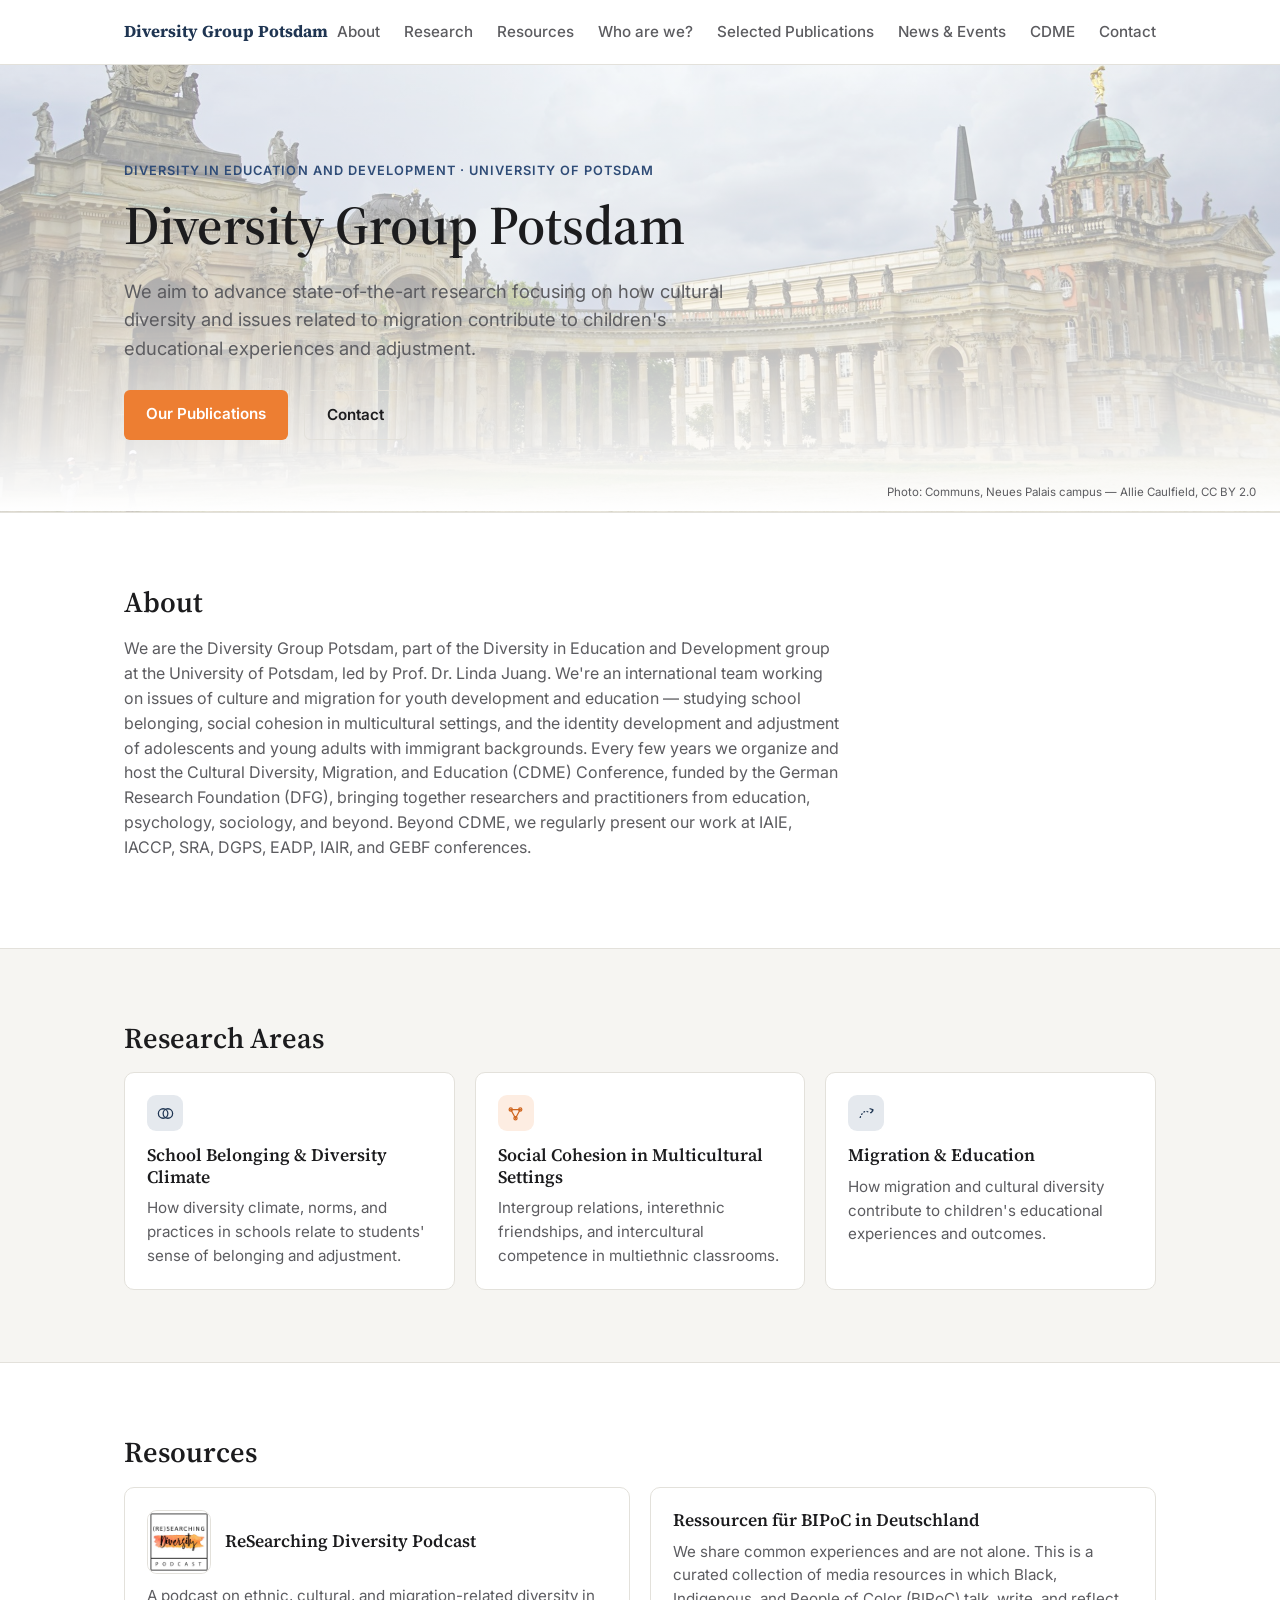
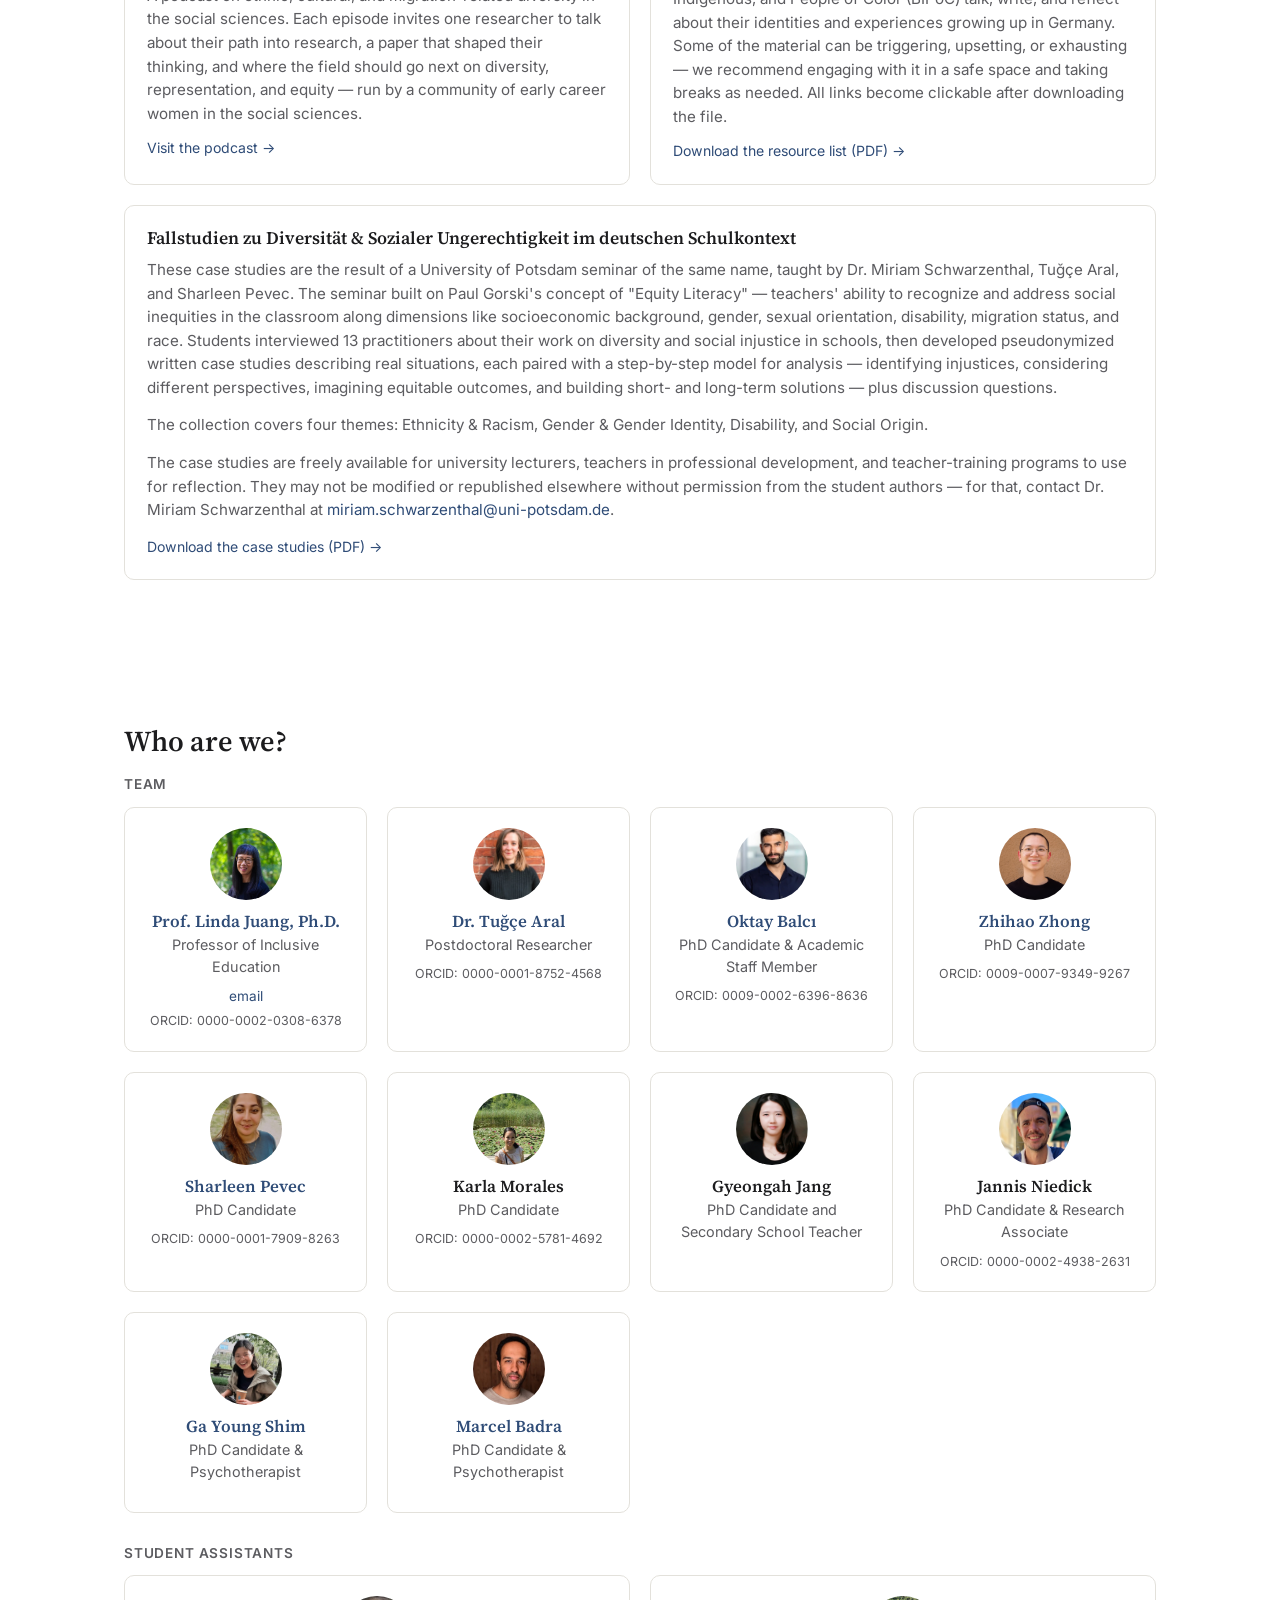
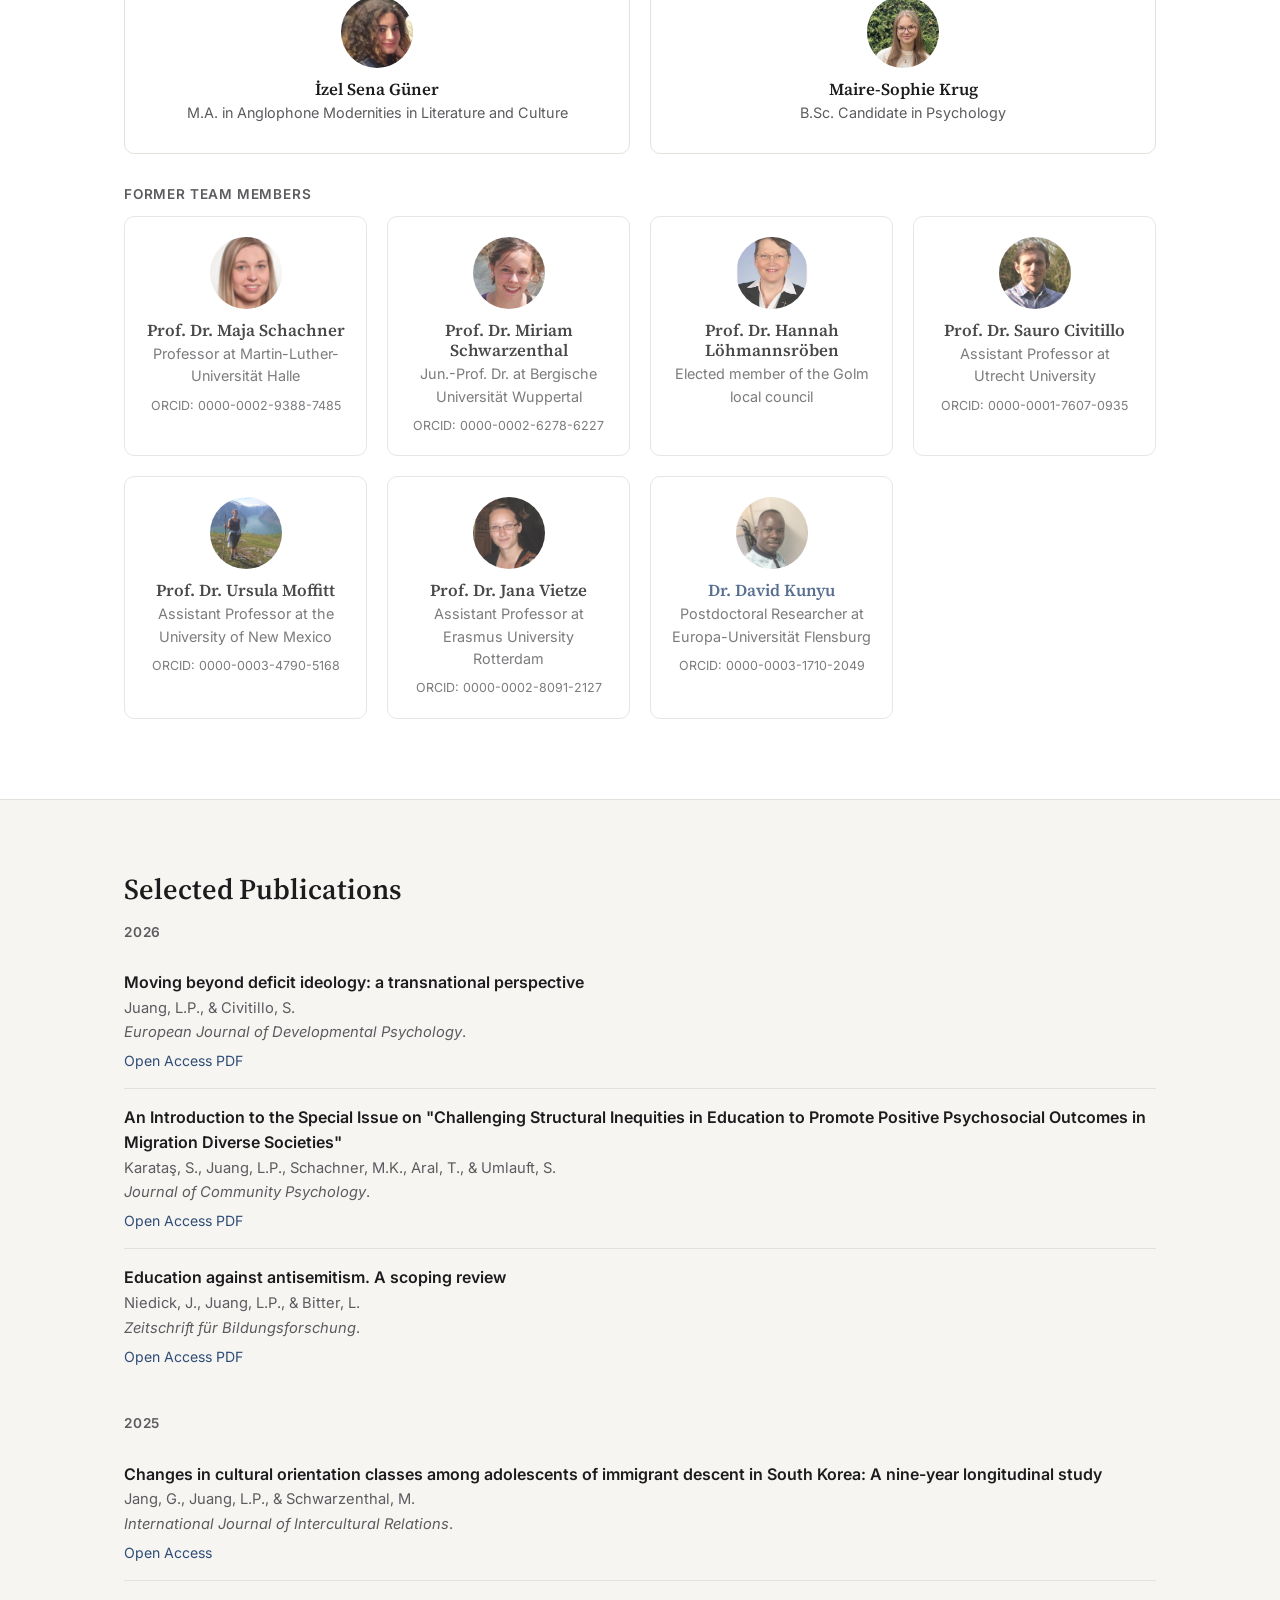
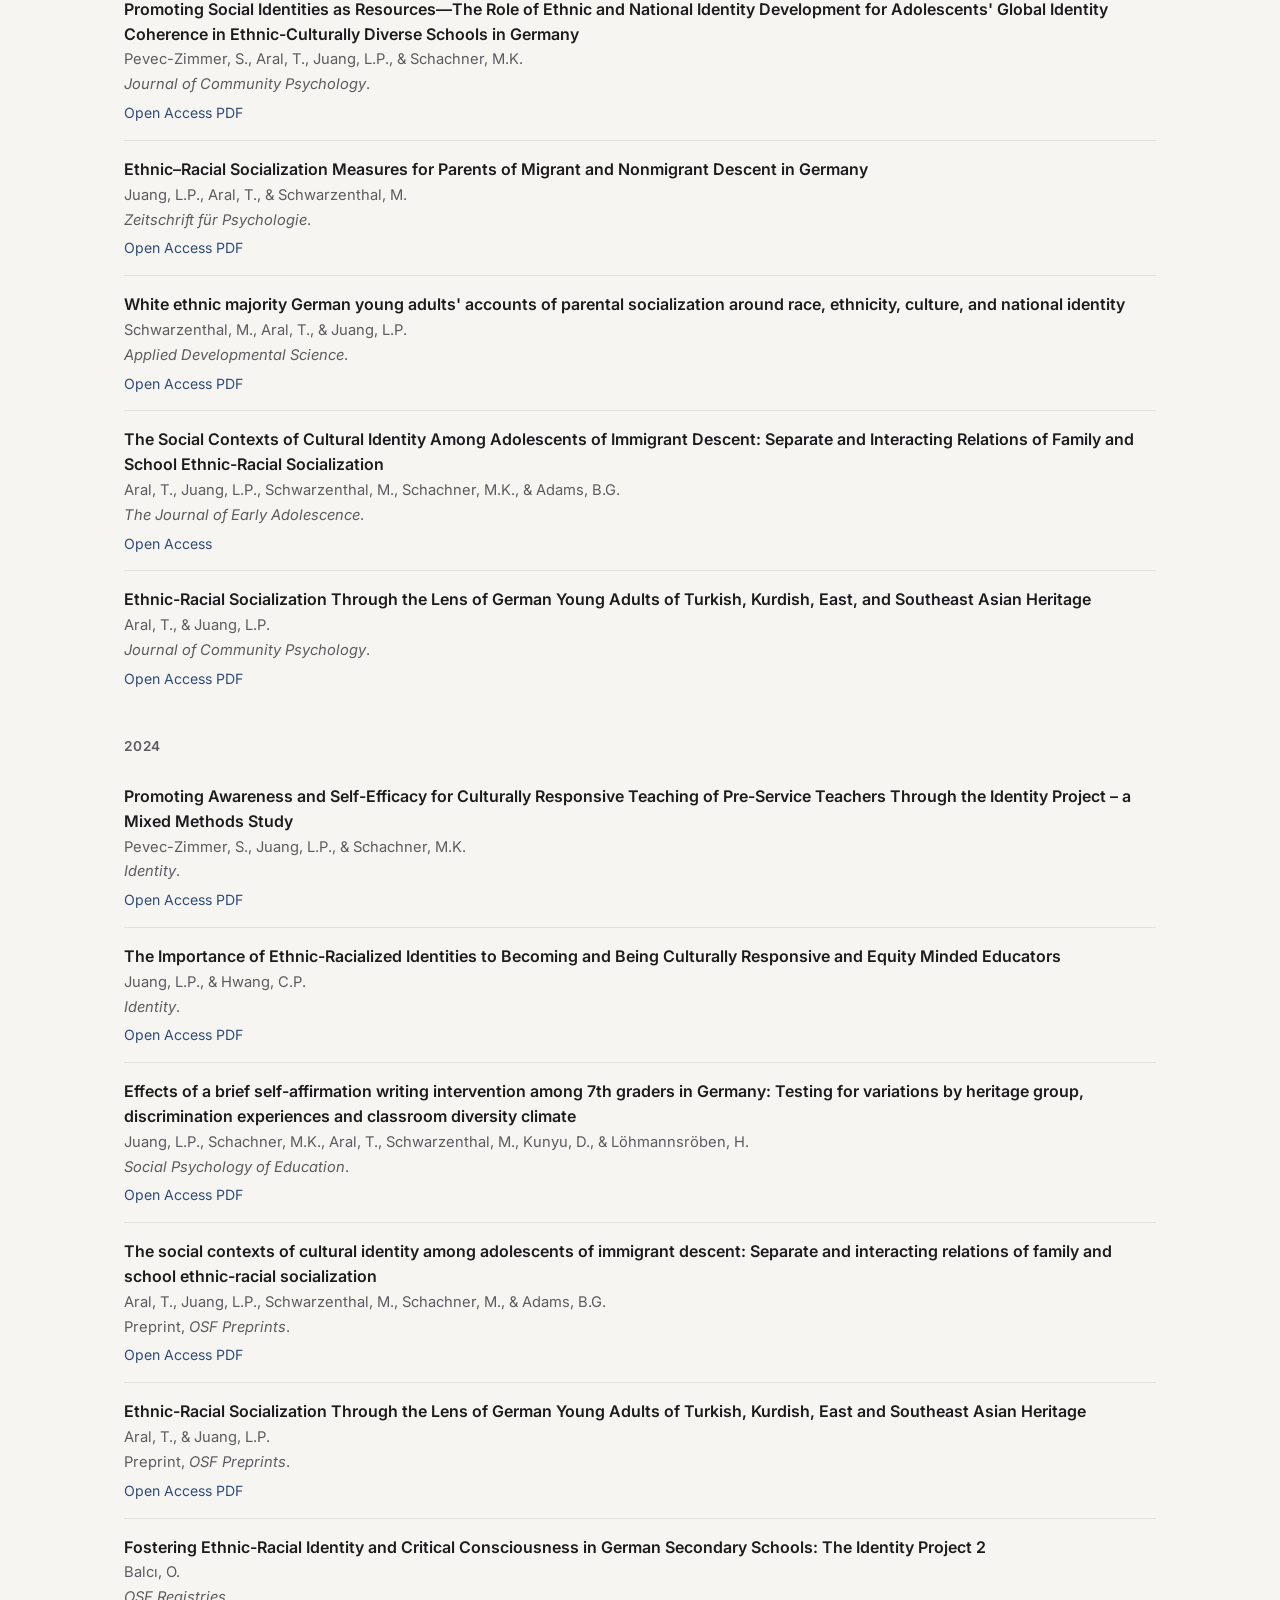
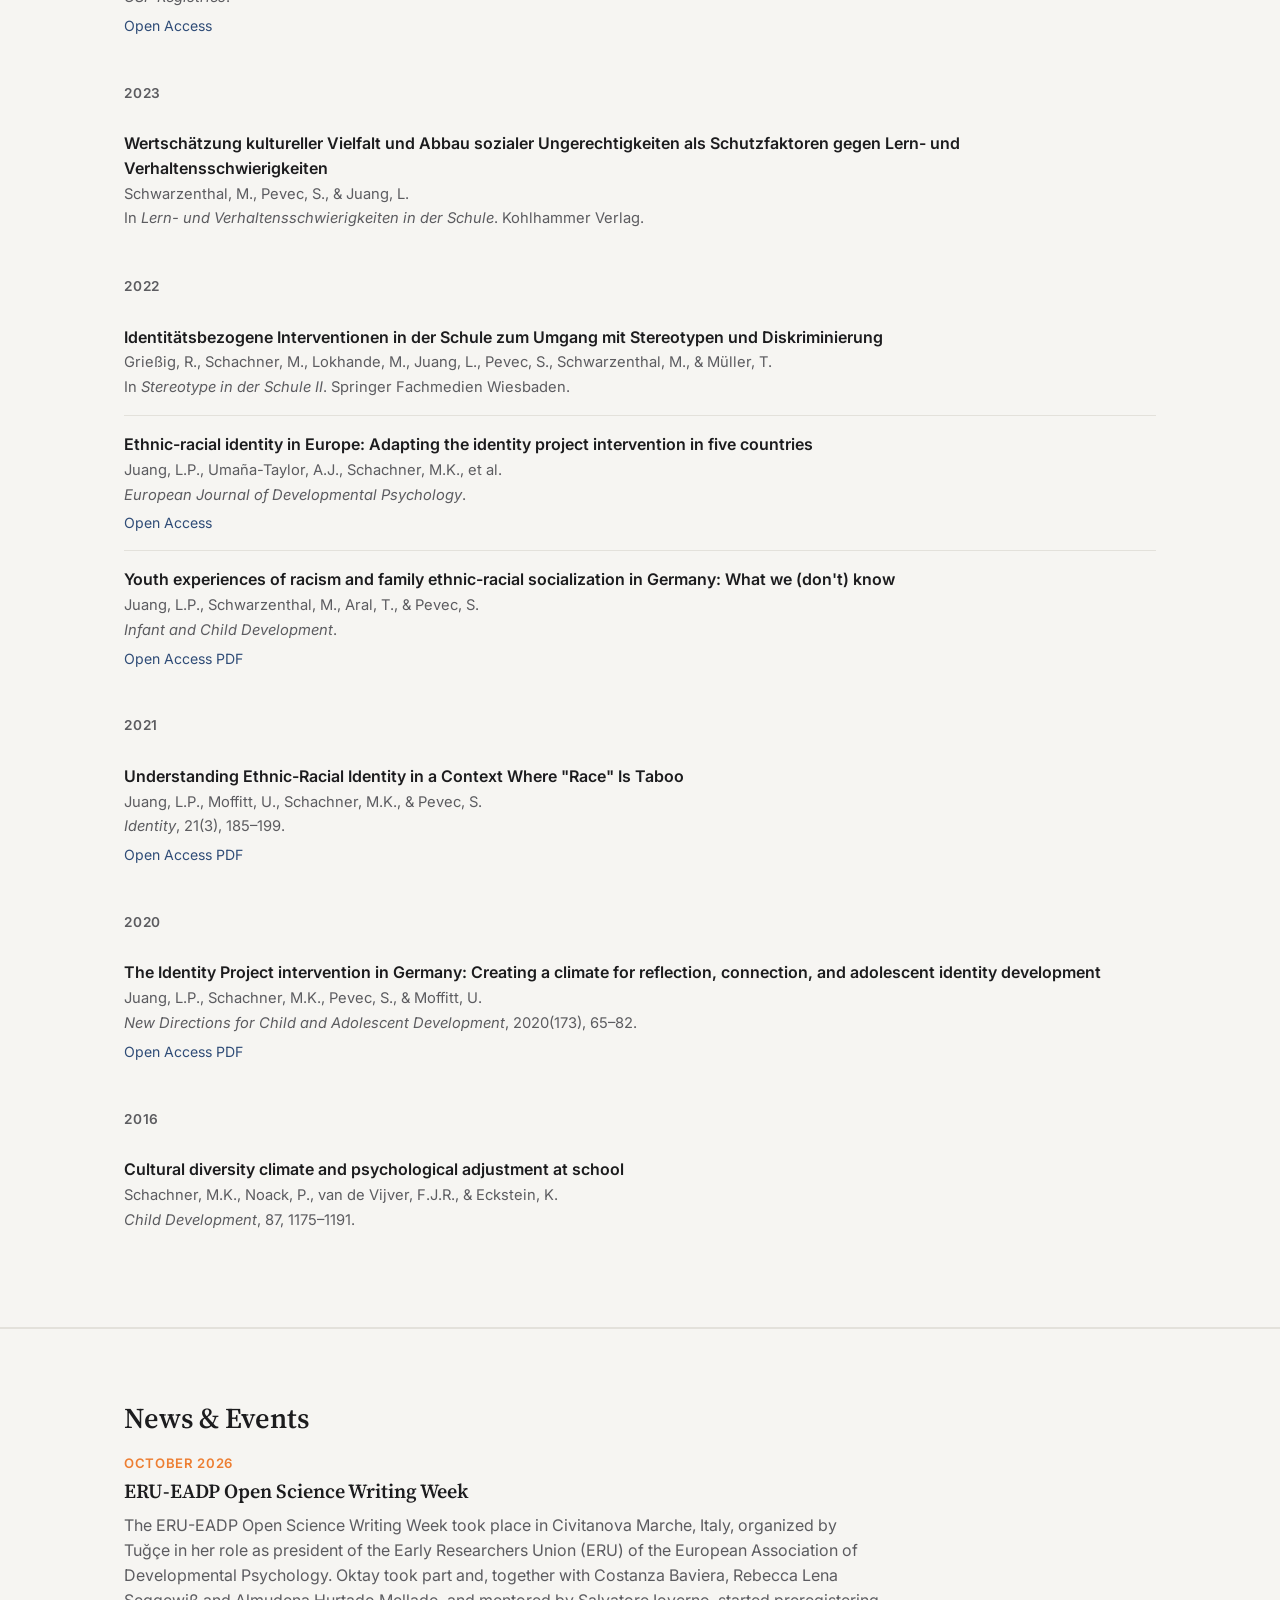
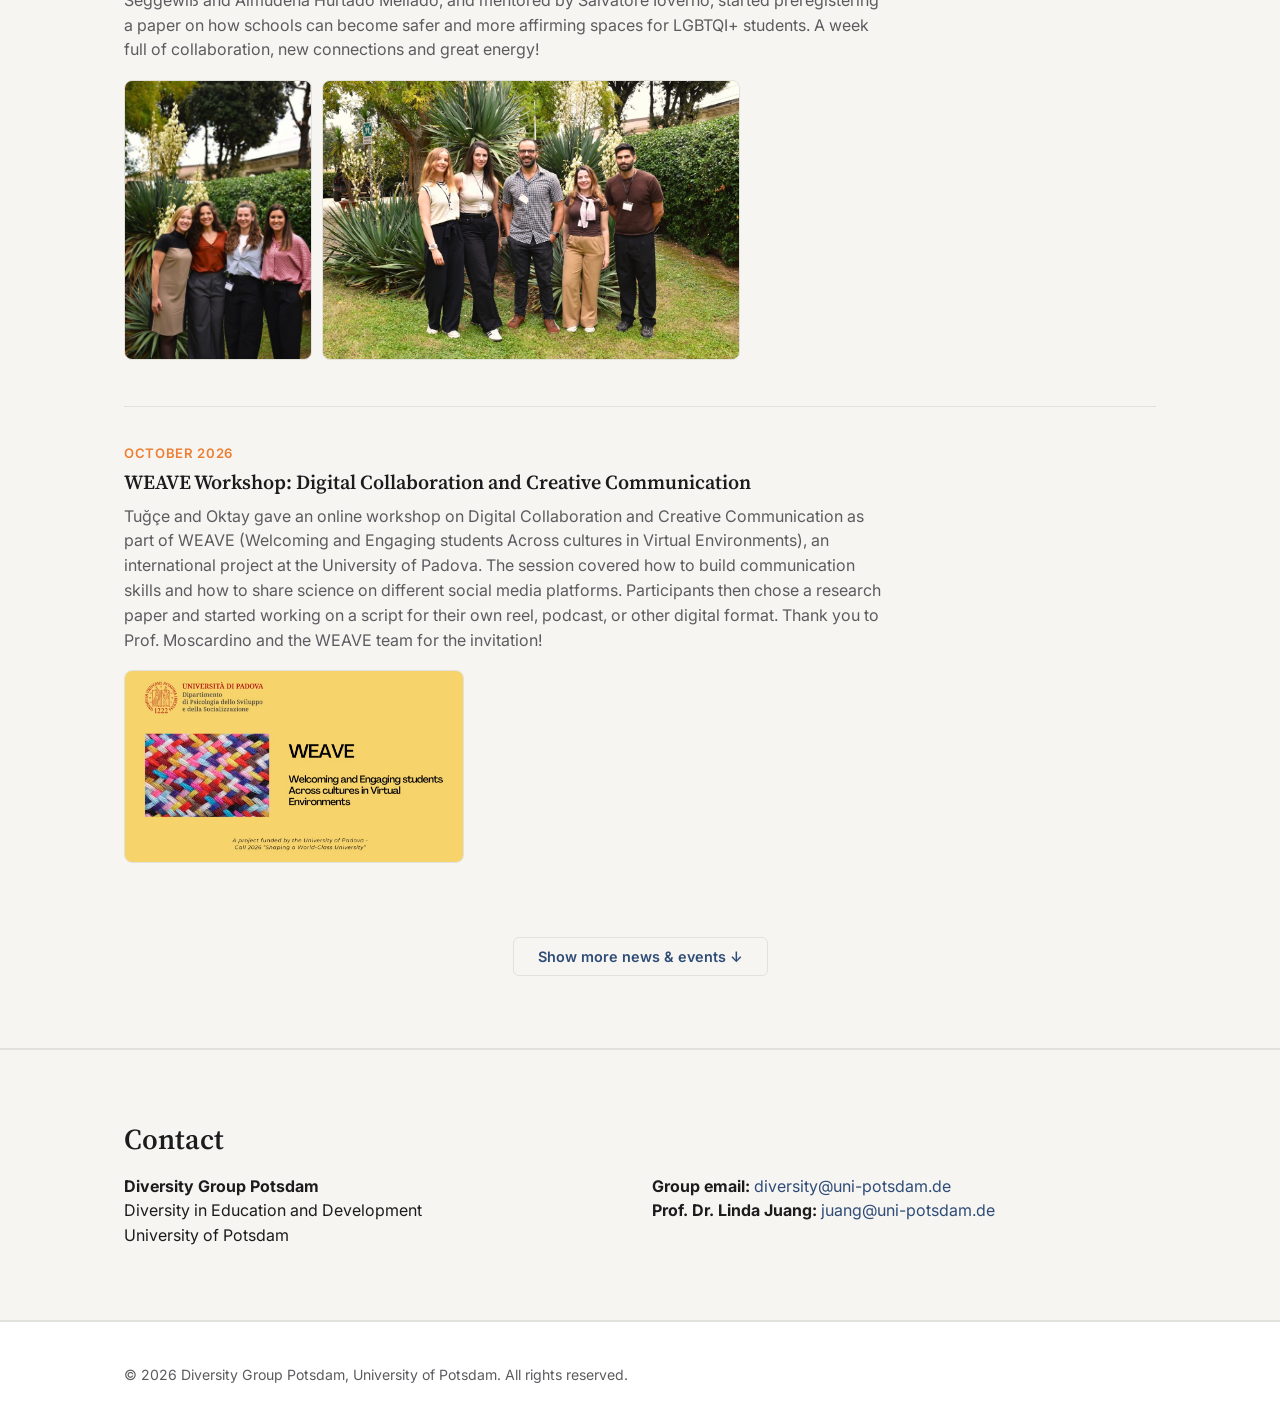
==== index.html @ 7d9f7ce7 "Update team/alumni titles and affiliations - Gyeongah Jang: now PhD Candidate and Secondary School T" ====
<!DOCTYPE html>
<html lang="en">
<head>
<meta charset="UTF-8">
<meta name="viewport" content="width=device-width, initial-scale=1.0">
<title>Diversity Group Potsdam — University of Potsdam</title>
<meta name="description" content="Research group at the University of Potsdam studying how cultural diversity and migration shape children's and adolescents' educational experiences.">
<link rel="preconnect" href="https://fonts.googleapis.com">
<link rel="preconnect" href="https://fonts.gstatic.com" crossorigin>
<link href="https://fonts.googleapis.com/css2?family=Source+Serif+4:opsz,wght@8..60,400;8..60,600;8..60,700&family=Inter:wght@400;500;600;700&display=swap" rel="stylesheet">
<link rel="stylesheet" href="css/style.css?v=7">
</head>
<body>

<header class="site-header">
  <div class="container header-inner">
    <a class="brand" href="#top">
      <span class="brand-name">Diversity Group Potsdam</span>
    </a>
    <button class="nav-toggle" id="navToggle" aria-label="Toggle navigation" aria-expanded="false">
      <span></span><span></span><span></span>
    </button>
    <nav class="site-nav" id="siteNav">
      <a href="#about">About</a>
      <a href="#research">Research</a>
      <a href="#resources">Resources</a>
      <a href="#people">Who are we?</a>
      <a href="#publications">Selected Publications</a>
      <a href="#news">News &amp; Events</a>
      <a href="https://cdme-conference.de/" target="_blank" rel="noopener noreferrer">CDME</a>
      <a href="#contact">Contact</a>
    </nav>
  </div>
</header>

<main id="top">

  <section class="hero">
    <div class="container hero-inner">
      <p class="eyebrow">Diversity in Education and Development &middot; University of Potsdam</p>
      <h1>Diversity Group Potsdam</h1>
      <p class="hero-lede">
        We aim to advance state-of-the-art research focusing on how cultural
        diversity and issues related to migration contribute to children's
        educational experiences and adjustment.
      </p>
      <div class="hero-actions">
        <a class="btn btn-primary" href="#publications">Our Publications</a>
        <a class="btn btn-ghost" href="#contact">Contact</a>
      </div>
    </div>
    <p class="hero-credit">Photo: Communs, Neues Palais campus &mdash; <a href="https://commons.wikimedia.org/wiki/File:2022-09-07_09-11_Berlin_241_Potsdam,_Neues_Palais,_Communs.jpg">Allie Caulfield</a>, CC BY 2.0</p>
  </section>

  <section id="about" class="section">
    <div class="container">
      <h2 class="section-title">About</h2>
      <p class="section-lede">
        We are the Diversity Group Potsdam, part of the Diversity in Education and
        Development group at the University of Potsdam, led by Prof. Dr. Linda
        Juang. We're an international team working on issues of culture and
        migration for youth development and education — studying school belonging,
        social cohesion in multicultural settings, and the identity development and
        adjustment of adolescents and young adults with immigrant backgrounds.
        Every few years we organize and host the Cultural Diversity, Migration,
        and Education (CDME) Conference, funded by the German Research Foundation
        (DFG), bringing together researchers and practitioners from education,
        psychology, sociology, and beyond. Beyond CDME, we regularly present our
        work at IAIE, IACCP, SRA, DGPS, EADP, IAIR, and GEBF conferences.
      </p>
    </div>
  </section>

  <section id="research" class="section section-alt">
    <div class="container">
      <h2 class="section-title">Research Areas</h2>
      <div class="card-grid">
        <article class="card">
          <div class="card-icon card-icon-navy">
            <svg viewBox="0 0 24 24" fill="none" stroke="currentColor" stroke-width="1.6"><circle cx="9" cy="12" r="6"/><circle cx="15" cy="12" r="6"/></svg>
          </div>
          <h3>School Belonging &amp; Diversity Climate</h3>
          <p>How diversity climate, norms, and practices in schools relate to students' sense of belonging and adjustment.</p>
        </article>
        <article class="card">
          <div class="card-icon card-icon-warm">
            <svg viewBox="0 0 24 24" fill="none" stroke="currentColor" stroke-width="1.6" stroke-linecap="round"><circle cx="6" cy="7" r="2"/><circle cx="18" cy="7" r="2"/><circle cx="12" cy="18" r="2"/><line x1="6" y1="7" x2="12" y2="18"/><line x1="18" y1="7" x2="12" y2="18"/><line x1="6" y1="7" x2="18" y2="7"/></svg>
          </div>
          <h3>Social Cohesion in Multicultural Settings</h3>
          <p>Intergroup relations, interethnic friendships, and intercultural competence in multiethnic classrooms.</p>
        </article>
        <article class="card">
          <div class="card-icon card-icon-navy">
            <svg viewBox="0 0 24 24" fill="none" stroke="currentColor" stroke-width="1.6" stroke-linecap="round" stroke-linejoin="round"><path d="M4 17 Q 8 7, 14 10 T 20 7" stroke-dasharray="1 3.2"/><path d="M16.5 6 L20 7 L18.5 10.3"/></svg>
          </div>
          <h3>Migration &amp; Education</h3>
          <p>How migration and cultural diversity contribute to children's educational experiences and outcomes.</p>
        </article>
      </div>
    </div>
  </section>

  <section id="resources" class="section">
    <div class="container">
      <h2 class="section-title">Resources</h2>
      <div class="card-grid">
        <article class="card">
          <div class="card-head">
            <img class="card-logo" src="assets/img/logos/researching-diversity.jpg" alt="ReSearching Diversity Podcast logo">
            <h3>ReSearching Diversity Podcast</h3>
          </div>
          <p>
            A podcast on ethnic, cultural, and migration-related diversity
            in the social sciences. Each episode invites one researcher to
            talk about their path into research, a paper that shaped their
            thinking, and where the field should go next on diversity,
            representation, and equity — run by a community of early career
            women in the social sciences.
          </p>
          <p class="card-link"><a href="https://www.researchingdiversity.com/">Visit the podcast &rarr;</a></p>
        </article>
        <article class="card">
          <h3>Ressourcen für BIPoC in Deutschland</h3>
          <p>
            We share common experiences and are not alone. This is a curated
            collection of media resources in which Black, Indigenous, and
            People of Color (BIPoC) talk, write, and reflect about their
            identities and experiences growing up in Germany. Some of the
            material can be triggering, upsetting, or exhausting — we
            recommend engaging with it in a safe space and taking breaks as
            needed. All links become clickable after downloading the file.
          </p>
          <p class="card-link"><a href="assets/docs/ressourcen-fur-bipoc-in-deutschland.pdf">Download the resource list (PDF) &rarr;</a></p>
        </article>
      </div>

      <article class="card resource-detail">
        <h3>Fallstudien zu Diversität &amp; Sozialer Ungerechtigkeit im deutschen Schulkontext</h3>
        <p>
          These case studies are the result of a University of Potsdam
          seminar of the same name, taught by Dr. Miriam Schwarzenthal,
          Tuğçe Aral, and Sharleen Pevec. The seminar built on Paul Gorski's
          concept of "Equity Literacy" — teachers' ability to recognize and
          address social inequities in the classroom along dimensions like
          socioeconomic background, gender, sexual orientation, disability,
          migration status, and race. Students interviewed 13 practitioners
          about their work on diversity and social injustice in schools,
          then developed pseudonymized written case studies describing real
          situations, each paired with a step-by-step model for analysis —
          identifying injustices, considering different perspectives,
          imagining equitable outcomes, and building short- and long-term
          solutions — plus discussion questions.
        </p>
        <p>
          The collection covers four themes: Ethnicity &amp; Racism, Gender
          &amp; Gender Identity, Disability, and Social Origin.
        </p>
        <p>
          The case studies are freely available for university lecturers,
          teachers in professional development, and teacher-training
          programs to use for reflection. They may not be modified or
          republished elsewhere without permission from the student authors
          — for that, contact Dr. Miriam Schwarzenthal at
          <a href="mailto:miriam.schwarzenthal@uni-potsdam.de">miriam.schwarzenthal@uni-potsdam.de</a>.
        </p>
        <p class="card-link"><a href="assets/docs/fallstudien-diversitaet-soziale-ungerechtigkeit.pdf">Download the case studies (PDF) &rarr;</a></p>
      </article>
    </div>
  </section>

  <section id="people" class="section">
    <div class="container">
      <h2 class="section-title">Who are we?</h2>

      <h3 class="group-label">Team</h3>
      <div class="card-grid people-grid">
        <article class="person-card">
          <img class="avatar" src="assets/img/people/linda-juang.jpg" alt="Prof. Dr. Linda Juang">
          <h4><a href="https://www.uni-potsdam.de/de/inklusion/heterogenitaet/juang">Prof. Linda Juang, Ph.D.</a></h4>
          <p class="role">Professor of Inclusive Education</p>
          <p class="links"><a href="mailto:juang@uni-potsdam.de">email</a></p>
          <p class="orcid"><a href="https://orcid.org/0000-0002-0308-6378">ORCID: 0000-0002-0308-6378</a></p>
        </article>
        <article class="person-card">
          <img class="avatar" src="assets/img/people/tugce-aral.jpg" alt="Tuğçe Aral">
          <h4><a href="https://www.uni-potsdam.de/de/inklusion/heterogenitaet/aral">Dr. Tuğçe Aral</a></h4>
          <p class="role">Postdoctoral Researcher</p>
          <p class="orcid"><a href="https://orcid.org/0000-0001-8752-4568">ORCID: 0000-0001-8752-4568</a></p>
        </article>
        <article class="person-card">
          <img class="avatar" src="assets/img/people/oktay-balci.jpg" alt="Oktay Balcı">
          <h4><a href="https://www.uni-potsdam.de/de/inklusion/heterogenitaet/oktay-balci">Oktay Balcı</a></h4>
          <p class="role">PhD Candidate &amp; Academic Staff Member</p>
          <p class="orcid"><a href="https://orcid.org/0009-0002-6396-8636">ORCID: 0009-0002-6396-8636</a></p>
        </article>
        <article class="person-card">
          <img class="avatar" src="assets/img/people/zhihao-zhong.png" alt="Zhihao Zhong">
          <h4><a href="https://www.uni-potsdam.de/de/inklusion/heterogenitaet/zhihao-zhong">Zhihao Zhong</a></h4>
          <p class="role">PhD Candidate</p>
          <p class="orcid"><a href="https://orcid.org/0009-0007-9349-9267">ORCID: 0009-0007-9349-9267</a></p>
        </article>
        <article class="person-card">
          <img class="avatar" src="assets/img/people/sharleen-pevec.jpg" alt="Sharleen Pevec">
          <h4><a href="https://www.dezim-institut.de/mitarbeitende/sharleen-pevec-zimmer/">Sharleen Pevec</a></h4>
          <p class="role">PhD Candidate</p>
          <p class="orcid"><a href="https://orcid.org/0000-0001-7909-8263">ORCID: 0000-0001-7909-8263</a></p>
        </article>
        <article class="person-card">
          <img class="avatar" src="assets/img/people/karla-morales.png" alt="Karla Morales">
          <h4>Karla Morales</h4>
          <p class="role">PhD Candidate</p>
          <p class="orcid"><a href="https://orcid.org/0000-0002-5781-4692">ORCID: 0000-0002-5781-4692</a></p>
        </article>
        <article class="person-card">
          <img class="avatar" src="assets/img/people/gyeongah-jang.png" alt="Gyeongah Jang">
          <h4>Gyeongah Jang</h4>
          <p class="role">PhD Candidate and Secondary School Teacher</p>
        </article>
        <article class="person-card">
          <img class="avatar" src="assets/img/people/jannis-niedick.jpg" alt="Jannis Niedick">
          <h4>Jannis Niedick</h4>
          <p class="role">PhD Candidate &amp; Research Associate</p>
          <p class="orcid"><a href="https://orcid.org/0000-0002-4938-2631">ORCID: 0000-0002-4938-2631</a></p>
        </article>
        <article class="person-card">
          <img class="avatar" src="assets/img/people/ga-young-shim.jpg" alt="Ga Young Shim">
          <h4><a href="https://psychotherapyshim.com/">Ga Young Shim</a></h4>
          <p class="role">PhD Candidate &amp; Psychotherapist</p>
        </article>
        <article class="person-card">
          <img class="avatar" src="assets/img/people/marcel-badra.jpg" alt="Marcel Badra">
          <h4><a href="https://psychotherapie-badra.de/">Marcel Badra</a></h4>
          <p class="role">PhD Candidate &amp; Psychotherapist</p>
        </article>
      </div>

      <h3 class="group-label">Student Assistants</h3>
      <div class="card-grid people-grid">
        <article class="person-card">
          <img class="avatar" src="assets/img/people/izel-sena-guner.jpg?v=2" alt="İzel Sena Güner">
          <h4>İzel Sena Güner</h4>
          <p class="role">M.A. in Anglophone Modernities in Literature and Culture</p>
        </article>
        <article class="person-card">
          <img class="avatar" src="assets/img/people/maire-sophie-krug.jpg" alt="Maire-Sophie Krug">
          <h4>Maire-Sophie Krug</h4>
          <p class="role">B.Sc. Candidate in Psychology</p>
        </article>
      </div>

      <h3 class="group-label">Former Team Members</h3>
      <div class="card-grid people-grid">
        <article class="person-card person-card-alum">
          <img class="avatar" src="assets/img/people/maja-schachner.jpg" alt="Maja Schachner">
          <h4>Prof. Dr. Maja Schachner</h4>
          <p class="role">Professor at Martin-Luther-Universität Halle</p>
          <p class="orcid"><a href="https://orcid.org/0000-0002-9388-7485">ORCID: 0000-0002-9388-7485</a></p>
        </article>
        <article class="person-card person-card-alum">
          <img class="avatar" src="assets/img/people/miriam-schwarzenthal.jpg" alt="Miriam Schwarzenthal">
          <h4>Prof. Dr. Miriam Schwarzenthal</h4>
          <p class="role">Jun.-Prof. Dr. at Bergische Universität Wuppertal</p>
          <p class="orcid"><a href="https://orcid.org/0000-0002-6278-6227">ORCID: 0000-0002-6278-6227</a></p>
        </article>
        <article class="person-card person-card-alum">
          <img class="avatar" src="assets/img/people/hannah-loehmannsroeben.jpg" alt="Hannah Löhmannsröben">
          <h4>Prof. Dr. Hannah Löhmannsröben</h4>
          <p class="role">Elected member of the Golm local council</p>
        </article>
        <article class="person-card person-card-alum">
          <img class="avatar" src="assets/img/people/sauro-civitillo.jpg" alt="Sauro Civitillo">
          <h4>Prof. Dr. Sauro Civitillo</h4>
          <p class="role">Assistant Professor at Utrecht University</p>
          <p class="orcid"><a href="https://orcid.org/0000-0001-7607-0935">ORCID: 0000-0001-7607-0935</a></p>
        </article>
        <article class="person-card person-card-alum">
          <img class="avatar" src="assets/img/people/ursula-moffitt.jpg" alt="Ursula Moffitt">
          <h4>Prof. Dr. Ursula Moffitt</h4>
          <p class="role">Assistant Professor at the University of New Mexico</p>
          <p class="orcid"><a href="https://orcid.org/0000-0003-4790-5168">ORCID: 0000-0003-4790-5168</a></p>
        </article>
        <article class="person-card person-card-alum">
          <img class="avatar" src="assets/img/people/jana-vietze.jpg" alt="Jana Vietze">
          <h4>Prof. Dr. Jana Vietze</h4>
          <p class="role">Assistant Professor at Erasmus University Rotterdam</p>
          <p class="orcid"><a href="https://orcid.org/0000-0002-8091-2127">ORCID: 0000-0002-8091-2127</a></p>
        </article>
        <article class="person-card person-card-alum">
          <img class="avatar" src="assets/img/people/david-kunyu.jpg" alt="David Kunyu">
          <h4><a href="http://davidkunyu.com/">Dr. David Kunyu</a></h4>
          <p class="role">Postdoctoral Researcher at Europa-Universität Flensburg</p>
          <p class="orcid"><a href="https://orcid.org/0000-0003-1710-2049">ORCID: 0000-0003-1710-2049</a></p>
        </article>
      </div>
    </div>
  </section>

  <section id="publications" class="section section-alt">
    <div class="container">
      <h2 class="section-title">Selected Publications</h2>

      <h3 class="group-label">2026</h3>
      <ul class="pub-list">
        <li>
          <span class="pub-title">Moving beyond deficit ideology: a transnational perspective</span>
          <span class="pub-authors">Juang, L.P., &amp; Civitillo, S.</span>
          <span class="pub-venue"><em>European Journal of Developmental Psychology</em>.</span>
          <span class="pub-links"><a href="https://www.tandfonline.com/doi/pdf/10.1080/17405629.2026.2693475?needAccess=true">Open Access PDF</a></span>
        </li>
        <li>
          <span class="pub-title">An Introduction to the Special Issue on "Challenging Structural Inequities in Education to Promote Positive Psychosocial Outcomes in Migration Diverse Societies"</span>
          <span class="pub-authors">Karataş, S., Juang, L.P., Schachner, M.K., Aral, T., &amp; Umlauft, S.</span>
          <span class="pub-venue"><em>Journal of Community Psychology</em>.</span>
          <span class="pub-links"><a href="https://onlinelibrary.wiley.com/doi/pdfdirect/10.1002/jcop.70092">Open Access PDF</a></span>
        </li>
        <li>
          <span class="pub-title">Education against antisemitism. A scoping review</span>
          <span class="pub-authors">Niedick, J., Juang, L.P., &amp; Bitter, L.</span>
          <span class="pub-venue"><em>Zeitschrift für Bildungsforschung</em>.</span>
          <span class="pub-links"><a href="https://link.springer.com/content/pdf/10.1007/s35834-025-00529-x.pdf">Open Access PDF</a></span>
        </li>
      </ul>

      <h3 class="group-label">2025</h3>
      <ul class="pub-list">
        <li>
          <span class="pub-title">Changes in cultural orientation classes among adolescents of immigrant descent in South Korea: A nine-year longitudinal study</span>
          <span class="pub-authors">Jang, G., Juang, L.P., &amp; Schwarzenthal, M.</span>
          <span class="pub-venue"><em>International Journal of Intercultural Relations</em>.</span>
          <span class="pub-links"><a href="https://doi.org/10.1016/j.ijintrel.2025.102297">Open Access</a></span>
        </li>
        <li>
          <span class="pub-title">Promoting Social Identities as Resources—The Role of Ethnic and National Identity Development for Adolescents' Global Identity Coherence in Ethnic-Culturally Diverse Schools in Germany</span>
          <span class="pub-authors">Pevec-Zimmer, S., Aral, T., Juang, L.P., &amp; Schachner, M.K.</span>
          <span class="pub-venue"><em>Journal of Community Psychology</em>.</span>
          <span class="pub-links"><a href="https://onlinelibrary.wiley.com/doi/pdfdirect/10.1002/jcop.70059">Open Access PDF</a></span>
        </li>
        <li>
          <span class="pub-title">Ethnic–Racial Socialization Measures for Parents of Migrant and Nonmigrant Descent in Germany</span>
          <span class="pub-authors">Juang, L.P., Aral, T., &amp; Schwarzenthal, M.</span>
          <span class="pub-venue"><em>Zeitschrift für Psychologie</em>.</span>
          <span class="pub-links"><a href="https://econtent.hogrefe.com/doi/pdf/10.1027/2151-2604/a000589?download=true">Open Access PDF</a></span>
        </li>
        <li>
          <span class="pub-title">White ethnic majority German young adults' accounts of parental socialization around race, ethnicity, culture, and national identity</span>
          <span class="pub-authors">Schwarzenthal, M., Aral, T., &amp; Juang, L.P.</span>
          <span class="pub-venue"><em>Applied Developmental Science</em>.</span>
          <span class="pub-links"><a href="https://www.tandfonline.com/doi/pdf/10.1080/10888691.2025.2506729?needAccess=true">Open Access PDF</a></span>
        </li>
        <li>
          <span class="pub-title">The Social Contexts of Cultural Identity Among Adolescents of Immigrant Descent: Separate and Interacting Relations of Family and School Ethnic-Racial Socialization</span>
          <span class="pub-authors">Aral, T., Juang, L.P., Schwarzenthal, M., Schachner, M.K., &amp; Adams, B.G.</span>
          <span class="pub-venue"><em>The Journal of Early Adolescence</em>.</span>
          <span class="pub-links"><a href="https://doi.org/10.1177/02724316241251401">Open Access</a></span>
        </li>
        <li>
          <span class="pub-title">Ethnic-Racial Socialization Through the Lens of German Young Adults of Turkish, Kurdish, East, and Southeast Asian Heritage</span>
          <span class="pub-authors">Aral, T., &amp; Juang, L.P.</span>
          <span class="pub-venue"><em>Journal of Community Psychology</em>.</span>
          <span class="pub-links"><a href="https://onlinelibrary.wiley.com/doi/pdfdirect/10.1002/jcop.23166">Open Access PDF</a></span>
        </li>
      </ul>

      <h3 class="group-label">2024</h3>
      <ul class="pub-list">
        <li>
          <span class="pub-title">Promoting Awareness and Self-Efficacy for Culturally Responsive Teaching of Pre-Service Teachers Through the Identity Project – a Mixed Methods Study</span>
          <span class="pub-authors">Pevec-Zimmer, S., Juang, L.P., &amp; Schachner, M.K.</span>
          <span class="pub-venue"><em>Identity</em>.</span>
          <span class="pub-links"><a href="https://www.tandfonline.com/doi/pdf/10.1080/15283488.2024.2344086?needAccess=true">Open Access PDF</a></span>
        </li>
        <li>
          <span class="pub-title">The Importance of Ethnic-Racialized Identities to Becoming and Being Culturally Responsive and Equity Minded Educators</span>
          <span class="pub-authors">Juang, L.P., &amp; Hwang, C.P.</span>
          <span class="pub-venue"><em>Identity</em>.</span>
          <span class="pub-links"><a href="https://www.tandfonline.com/doi/pdf/10.1080/15283488.2024.2388248?needAccess=true">Open Access PDF</a></span>
        </li>
        <li>
          <span class="pub-title">Effects of a brief self-affirmation writing intervention among 7th graders in Germany: Testing for variations by heritage group, discrimination experiences and classroom diversity climate</span>
          <span class="pub-authors">Juang, L.P., Schachner, M.K., Aral, T., Schwarzenthal, M., Kunyu, D., &amp; Löhmannsröben, H.</span>
          <span class="pub-venue"><em>Social Psychology of Education</em>.</span>
          <span class="pub-links"><a href="https://link.springer.com/content/pdf/10.1007/s11218-023-09789-9.pdf">Open Access PDF</a></span>
        </li>
        <li>
          <span class="pub-title">The social contexts of cultural identity among adolescents of immigrant descent: Separate and interacting relations of family and school ethnic-racial socialization</span>
          <span class="pub-authors">Aral, T., Juang, L.P., Schwarzenthal, M., Schachner, M., &amp; Adams, B.G.</span>
          <span class="pub-venue">Preprint, <em>OSF Preprints</em>.</span>
          <span class="pub-links"><a href="https://osf.io/3snjc/download">Open Access PDF</a></span>
        </li>
        <li>
          <span class="pub-title">Ethnic-Racial Socialization Through the Lens of German Young Adults of Turkish, Kurdish, East and Southeast Asian Heritage</span>
          <span class="pub-authors">Aral, T., &amp; Juang, L.P.</span>
          <span class="pub-venue">Preprint, <em>OSF Preprints</em>.</span>
          <span class="pub-links"><a href="https://osf.io/3r7vn/download">Open Access PDF</a></span>
        </li>
        <li>
          <span class="pub-title">Fostering Ethnic-Racial Identity and Critical Consciousness in German Secondary Schools: The Identity Project 2</span>
          <span class="pub-authors">Balcı, O.</span>
          <span class="pub-venue"><em>OSF Registries</em>.</span>
          <span class="pub-links"><a href="https://osf.io/jfpyt/">Open Access</a></span>
        </li>
      </ul>

      <h3 class="group-label">2023</h3>
      <ul class="pub-list">
        <li>
          <span class="pub-title">Wertschätzung kultureller Vielfalt und Abbau sozialer Ungerechtigkeiten als Schutzfaktoren gegen Lern- und Verhaltensschwierigkeiten</span>
          <span class="pub-authors">Schwarzenthal, M., Pevec, S., &amp; Juang, L.</span>
          <span class="pub-venue">In <em>Lern- und Verhaltensschwierigkeiten in der Schule</em>. Kohlhammer Verlag.</span>
        </li>
      </ul>

      <h3 class="group-label">2022</h3>
      <ul class="pub-list">
        <li>
          <span class="pub-title">Identitätsbezogene Interventionen in der Schule zum Umgang mit Stereotypen und Diskriminierung</span>
          <span class="pub-authors">Grießig, R., Schachner, M., Lokhande, M., Juang, L., Pevec, S., Schwarzenthal, M., &amp; Müller, T.</span>
          <span class="pub-venue">In <em>Stereotype in der Schule II</em>. Springer Fachmedien Wiesbaden.</span>
        </li>
        <li>
          <span class="pub-title">Ethnic-racial identity in Europe: Adapting the identity project intervention in five countries</span>
          <span class="pub-authors">Juang, L.P., Umaña-Taylor, A.J., Schachner, M.K., et al.</span>
          <span class="pub-venue"><em>European Journal of Developmental Psychology</em>.</span>
          <span class="pub-links"><a href="https://doi.org/10.1080/17405629.2022.2131520">Open Access</a></span>
        </li>
        <li>
          <span class="pub-title">Youth experiences of racism and family ethnic-racial socialization in Germany: What we (don't) know</span>
          <span class="pub-authors">Juang, L.P., Schwarzenthal, M., Aral, T., &amp; Pevec, S.</span>
          <span class="pub-venue"><em>Infant and Child Development</em>.</span>
          <span class="pub-links"><a href="https://onlinelibrary.wiley.com/doi/pdfdirect/10.1002/icd.2301">Open Access PDF</a></span>
        </li>
      </ul>

      <h3 class="group-label">2021</h3>
      <ul class="pub-list">
        <li>
          <span class="pub-title">Understanding Ethnic-Racial Identity in a Context Where "Race" Is Taboo</span>
          <span class="pub-authors">Juang, L.P., Moffitt, U., Schachner, M.K., &amp; Pevec, S.</span>
          <span class="pub-venue"><em>Identity</em>, 21(3), 185–199.</span>
          <span class="pub-links"><a href="https://www.tandfonline.com/doi/pdf/10.1080/15283488.2021.1932901?needAccess=true">Open Access PDF</a></span>
        </li>
      </ul>

      <h3 class="group-label">2020</h3>
      <ul class="pub-list">
        <li>
          <span class="pub-title">The Identity Project intervention in Germany: Creating a climate for reflection, connection, and adolescent identity development</span>
          <span class="pub-authors">Juang, L.P., Schachner, M.K., Pevec, S., &amp; Moffitt, U.</span>
          <span class="pub-venue"><em>New Directions for Child and Adolescent Development</em>, 2020(173), 65–82.</span>
          <span class="pub-links"><a href="https://onlinelibrary.wiley.com/doi/pdfdirect/10.1002/cad.20379">Open Access PDF</a></span>
        </li>
      </ul>

      <h3 class="group-label">2016</h3>
      <ul class="pub-list">
        <li>
          <span class="pub-title">Cultural diversity climate and psychological adjustment at school</span>
          <span class="pub-authors">Schachner, M.K., Noack, P., van de Vijver, F.J.R., &amp; Eckstein, K.</span>
          <span class="pub-venue"><em>Child Development</em>, 87, 1175–1191.</span>
        </li>
      </ul>
    </div>
  </section>

  <section id="news" class="section section-alt">
    <div class="container">
      <h2 class="section-title">News &amp; Events</h2>

      <ul class="event-list">
        <li class="event">
          <span class="event-date">October 2026</span>
          <h3 class="event-title">ERU-EADP Open Science Writing Week</h3>
          <p class="event-text">
            The ERU-EADP Open Science Writing Week took place in Civitanova
            Marche, Italy, organized by Tuğçe in her role as president of the
            Early Researchers Union (ERU) of the European Association of
            Developmental Psychology. Oktay took part and, together with
            Costanza Baviera, Rebecca Lena Seggewiß and Almudena Hurtado
            Mellado, and mentored by Salvatore Ioverno, started
            preregistering a paper on how schools can become safer and more
            affirming spaces for LGBTQI+ students. A week full of
            collaboration, new connections and great energy!
          </p>
          <div class="event-photos event-photos-duo">
            <img src="assets/img/events/2026-eru-eadp/1.jpg" alt="ERU-EADP Open Science Writing Week, Civitanova Marche">
            <img src="assets/img/events/2026-eru-eadp/2.jpg" alt="ERU-EADP Open Science Writing Week team">
          </div>
        </li>

        <li class="event">
          <span class="event-date">October 2026</span>
          <h3 class="event-title">WEAVE Workshop: Digital Collaboration and Creative Communication</h3>
          <p class="event-text">
            Tuğçe and Oktay gave an online workshop on Digital Collaboration
            and Creative Communication as part of WEAVE (Welcoming and
            Engaging students Across cultures in Virtual Environments), an
            international project at the University of Padova. The session
            covered how to build communication skills and how to share
            science on different social media platforms. Participants then
            chose a research paper and started working on a script for their
            own reel, podcast, or other digital format. Thank you to Prof.
            Moscardino and the WEAVE team for the invitation!
          </p>
          <div class="event-photos event-photos-single">
            <img src="assets/img/events/2026-weave/1.jpg" alt="WEAVE project, University of Padova">
          </div>
        </li>

        <li class="event-more-toggle">
          <button type="button" id="newsToggleBtn" class="news-toggle">Show more news &amp; events &darr;</button>
        </li>

        <li class="event event-older">
          <span class="event-date">August 2021</span>
          <h3 class="event-title">3rd Cultural Diversity, Migration, and Education Conference</h3>
          <p class="event-text">
            On August 25–27, 2021, we organised and hosted the 3rd CDME Conference —
            this time completely online, due to the pandemic. We're happy to
            announce it was a great success, thanks to all the participants,
            volunteers, presenters, and speakers! The conference had 176
            participants from 27 countries, with keynotes from Claude Steele,
            Naika Foroutan, Sandra Graham, Maurice Crul, and Niobe Way, plus a
            Pre-Conference Workshop on Open Science, spotlight topics, tea time
            with keynote speakers, Wonder rooms, and speed mentoring with experts.
            A warm thank you to everyone who was part of it — see you at the next
            CDME!
          </p>
          <div class="event-photos">
            <img src="assets/img/events/2021-cdme/1-barrett-aliai-taylor-gonultas.png" alt="Martyn Barrett, Ilira Aliai, Laura K. Taylor &amp; Seçil Gönültaş">
            <img src="assets/img/events/2021-cdme/2-steele-schwarzenthal.png" alt="Claude Steele &amp; Miriam Schwarzenthal">
            <img src="assets/img/events/2021-cdme/3-rogers-svensson-gharaei-phalet.png" alt="Onnie Rogers, Ylva Svensson, Nadya Gharaei &amp; Karen Phalet">
            <img src="assets/img/events/2021-cdme/4-crul-ott.png" alt="Maurice Crul &amp; Priscilla Krachum Ott">
            <img src="assets/img/events/2021-cdme/5-griessig-foroutan.png" alt="Ritva Grießig &amp; Naika Foroutan">
            <img src="assets/img/events/2021-cdme/6-aral-graham.png" alt="Tuğçe Aral &amp; Sandra Graham">
          </div>
        </li>

        <li class="event event-older">
          <span class="event-date">December 2020</span>
          <h3 class="event-title">Diversity Group Digital Weihnachtsfeier</h3>
          <p class="event-text">
            Today Sharleen and Miriam organized a wonderful Christmas celebration
            for us. We played a pub quiz with challenging questions about
            Christmas — the competition was tight. "Sempatik Santas" (Linda,
            Hanna, Paul, Özüm) won the pub quiz game 24 to 23 over "die
            Plätzchen" (Tuğçe, Tendai, David, Karla). We are happy to end a tough
            year with laughter and joy. Goodbye, 2020!
          </p>
          <div class="event-photos">
            <img src="assets/img/events/2020-weihnachtsfeier/1.png" alt="Diversity Group digital Christmas celebration, screenshot 1">
            <img src="assets/img/events/2020-weihnachtsfeier/2.png" alt="Diversity Group digital Christmas celebration, screenshot 2">
          </div>
        </li>

        <li class="event event-older">
          <span class="event-date">June 2020</span>
          <h3 class="event-title">Two Reasons to Celebrate: A Dissertation Prize and a Master's Defense</h3>
          <p class="event-text">
            We all gathered — physically distant — to celebrate two auspicious
            occasions after more than two months of separation due to the
            pandemic. First, Miriam received the University of Potsdam best
            dissertation prize 2019, as the first female to win this prize! It's
            a big honor for our team and shows the increasing need and value of
            addressing immigration and culture issues. Second, Sharleen
            successfully defended her Master's thesis, "Cultural Identity as
            Resource: Findings and Implementation in the School Context," and
            received a 1.2! Congratulations, Sharleen — we're looking forward to
            reading your future work.
          </p>
          <div class="event-photos">
            <img src="assets/img/events/2020-milestones/1-sharleen-defense.jpg" alt="Sharleen's Master's defense">
            <img src="assets/img/events/2020-milestones/2.jpg" alt="Celebrating Miriam's dissertation prize">
            <img src="assets/img/events/2020-milestones/3.jpg" alt="Team celebration, physically distant">
            <img src="assets/img/events/2020-milestones/4.jpg" alt="Team celebration in Golm">
            <img src="assets/img/events/2020-milestones/5.jpg" alt="Team picnic">
            <img src="assets/img/events/2020-milestones/6.jpg" alt="Team celebration">
          </div>
        </li>

        <li class="event event-older">
          <span class="event-date">March 2019</span>
          <h3 class="event-title">Cheers to the 2nd CDME Conference 2018</h3>
          <p class="event-text">
            Last August we organized and hosted our 2nd Cultural Diversity,
            Migration, and Education Conference in Potsdam, funded by the German
            Research Foundation. A warm thank you to all of the participants,
            presenters, volunteers, and everyone else who was a part of CDME 2018
            for making it a successful event! 130 participants from 19 different
            countries and across disciplines gathered for three days of
            stimulating presentations, panels, and discussions on how cultural
            diversity and issues related to migration are potential resources
            that contribute to children's positive educational experiences and
            promote school success. A special thanks to Lars Drawert for taking
            such amazing photos and producing a wonderful video for CDME 2018.
          </p>
          <div class="event-photos">
            <img src="assets/img/events/2019-cdme2018/1.jpg" alt="CDME 2018 conference photo">
            <img src="assets/img/events/2019-cdme2018/2.jpg" alt="CDME 2018 conference photo">
            <img src="assets/img/events/2019-cdme2018/3.jpg" alt="CDME 2018 conference photo">
            <img src="assets/img/events/2019-cdme2018/4.jpg" alt="CDME 2018 conference photo">
            <img src="assets/img/events/2019-cdme2018/5.jpg" alt="CDME 2018 conference photo">
            <img src="assets/img/events/2019-cdme2018/6.jpg" alt="CDME 2018 conference photo">
          </div>
        </li>

        <li class="event event-older">
          <span class="event-date">February 2018</span>
          <h3 class="event-title">Winter Semester Comes to a Close, and With It Our 2017/2018 Lecture Series</h3>
          <p class="event-text">
            This past Tuesday we hosted our last guest speaker in a semester-long
            event series organized by the PhD students in our group and funded by
            the Potsdam Graduate School. We titled the series "Cultural
            Diversity, Migration, and Education," referencing our 2016
            conference of the same name. The series included three engaging
            talks and one lively panel discussion: Dr. Sabine Glock (Bergische
            Universität Wuppertal) on teachers' stereotyped expectations, Dr.
            Daniel Faas (Trinity College Dublin) on EU education policy, a panel
            on school-community relations in a diverse Germany, and Amena Amer
            (LSE) on the Prevent Strategy in British schools. We feel honored to
            have had so many top-notch researchers and practitioners share their
            time and work with us.
          </p>
          <div class="event-photos">
            <img src="assets/img/events/2018-lecture-series/1-sabine-glock.jpg" alt="Dr. Sabine Glock guest talk">
            <img src="assets/img/events/2018-lecture-series/2-daniel-faas.jpg" alt="Dr. Daniel Faas guest talk">
            <img src="assets/img/events/2018-lecture-series/3-panel.jpg" alt="Panel discussion on school-community relations">
            <img src="assets/img/events/2018-lecture-series/4-amena-amer.jpg" alt="Amena Amer guest talk">
            <img src="assets/img/events/2018-lecture-series/5-amena-amer-dinner.jpg" alt="Dinner with Amena Amer, the final speaker">
          </div>
        </li>

        <li class="event event-older">
          <span class="event-date">July 2017</span>
          <h3 class="event-title">IAIR in NYC!</h3>
          <p class="event-text">
            This past week all of us PhD students plus Maja took part in the 10th
            Biennial Congress of the International Academy of Intercultural
            Relations (IAIR), held at the College of Staten Island in New York.
            Maja won the Early Career Award and co-chaired a symposium on
            interethnic contact experiences at schools; Sauro, Jana, and Ursula
            each presented papers from their dissertations. Between sessions we
            explored "the forgotten borough" — a Staten Island Yankees game,
            Historic Richmond Town, Fort Wadsworth, and a conference dinner at
            the Snug Harbor Cultural Center.
          </p>
          <div class="event-photos">
            <img src="assets/img/events/2017-iair-nyc/1.jpg" alt="IAIR conference, New York City">
            <img src="assets/img/events/2017-iair-nyc/2.jpg" alt="IAIR conference, New York City">
            <img src="assets/img/events/2017-iair-nyc/3.jpg" alt="IAIR conference, New York City">
            <img src="assets/img/events/2017-iair-nyc/4.jpg" alt="IAIR conference, New York City">
            <img src="assets/img/events/2017-iair-nyc/5.jpg" alt="IAIR conference, New York City">
            <img src="assets/img/events/2017-iair-nyc/6.jpg" alt="IAIR conference, New York City">
          </div>
        </li>

        <li class="event event-older">
          <span class="event-date">February 2017</span>
          <h3 class="event-title">The Diversity Group Is Looking to Expand!</h3>
          <p class="event-text">
            We were very happy to hear that Linda and Maja's application for
            a DFG grant was successful! The grant funds a longitudinal study
            on the effects of a culture-specific identity affirmation
            intervention with diverse adolescents in classrooms across
            Berlin — and to run it, we were looking for another engaged and
            engaging PhD student to join our research group.
          </p>
        </li>

        <li class="event event-older">
          <span class="event-date">January 2017</span>
          <h3 class="event-title">Happy New Year from the Diversity in Education and Development Group!</h3>
          <p class="event-text">
            2016 was a tough year for many of us, but we're looking forward
            while taking stock of what's behind us. Multiple members of our
            group had work published — on discrimination and emotion
            regulation among Latino/a and Asian-heritage college students,
            on how school cultural diversity climate relates to acculturation
            and school adjustment in Germany, and on the link between teacher
            beliefs and practices regarding student diversity. We also joined
            Campusschulen, a new University of Potsdam program, working with
            a culturally and socioeconomically diverse secondary school in
            Berlin, and gave talks from Magdeburg to Humboldt University to
            the Ministry of Education Baden-Württemberg.
          </p>
          <div class="event-photos">
            <img src="assets/img/events/2017-newyear/1.jpg" alt="University of Potsdam campus in winter">
            <img src="assets/img/events/2017-newyear/2.jpg" alt="International Teaching Professionals program graduating ceremony">
          </div>
        </li>

        <li class="event event-older">
          <span class="event-date">December 2016</span>
          <h3 class="event-title">Maja Takes Part in a PhD Defense at the University of Leuven</h3>
          <p class="event-text">
            Maja was invited to be a jury member on the PhD defense of Canan
            Coskan in the Department of Social and Cultural Psychology at the
            University of Leuven, Belgium — her first time being "on the
            other side" of a defense, gown and all. She also gave a talk on
            one of her recent studies and consulted with eight PhD students
            in the department about their projects. The visit planted the
            seed for a joint symposium the two teams would present together
            at IAIR in New York the following summer.
          </p>
          <div class="event-photos">
            <img src="assets/img/events/2016-leuven/1.jpg" alt="Maja at the University of Leuven PhD defense">
          </div>
        </li>

        <li class="event event-older">
          <span class="event-date">October 2016</span>
          <h3 class="event-title">Intercultural Education at the Crossroads</h3>
          <p class="event-text">
            Ursula and Sauro attended "Mobilities, Transitions,
            Transformations — Intercultural Education at the Crossroads,"
            the IAIE conference in Budapest, presenting individual papers.
            Keynotes from Paul Gorski and Audrey Osler offered inspiring
            suggestions on fostering intercultural education and equity in
            schools, and a special session chaired by James Banks brought
            together experts from multiple continents to discuss migration,
            inclusion, and citizenship education.
          </p>
          <div class="event-photos">
            <img src="assets/img/events/2016-budapest/1.jpeg" alt="IAIE conference, Budapest">
            <img src="assets/img/events/2016-budapest/2.jpg" alt="IAIE conference, Budapest">
            <img src="assets/img/events/2016-budapest/3.jpg" alt="IAIE conference, Budapest">
            <img src="assets/img/events/2016-budapest/4.jpg" alt="IAIE conference, Budapest">
            <img src="assets/img/events/2016-budapest/5.jpg" alt="A discussion session chaired by James Banks">
          </div>
        </li>

        <li class="event event-older">
          <span class="event-date">August 2016</span>
          <h3 class="event-title">Back from Japan — IACCP Summer School and Conference</h3>
          <p class="event-text">
            Three of us spent July 26–30 at an intensive PhD summer school
            near Nagoya, covering social inequality and the self, culture
            and cognition, and acculturation and intercultural contact,
            before the IACCP conference itself drew over 1,000 participants.
            Our team gave several talks and a poster, and one of us was
            runner-up for the Harry and Pola Triandis Doctoral Thesis Award.
            Between sessions there was taiko drumming, a tea ceremony,
            temple visits, and a teppanyaki dinner in the middle of a
            monsoon.
          </p>
          <div class="event-photos">
            <img src="assets/img/events/2016-japan/1.jpg" alt="IACCP conference, Nagoya, Japan">
            <img src="assets/img/events/2016-japan/2.jpg" alt="Team members at a temple in Japan">
            <img src="assets/img/events/2016-japan/3.jpg" alt="Lake near the summer school venue">
            <img src="assets/img/events/2016-japan/4.jpg" alt="Buddha statue at a temple in Japan">
            <img src="assets/img/events/2016-japan/5.jpg" alt="Team members in Japan">
            <img src="assets/img/events/2016-japan/6.jpg" alt="Team members in Japan">
          </div>
        </li>

        <li class="event event-older">
          <span class="event-date">July 2016</span>
          <h3 class="event-title">Survey Data Collection Completed</h3>
          <p class="event-text">
            We finished collecting survey data from 19 secondary schools and
            more than 50 classrooms in Berlin — nearly two and a half months
            of early mornings in principals' offices. The student survey
            data will support Jana's, Miriam's, and Ursula's dissertations;
            the teacher survey, Sauro's. The experience was very positive,
            with real interest from teachers and students in our research
            topic. Next: working our way through the piles of surveys to get
            everything entered.
          </p>
          <div class="event-photos">
            <img src="assets/img/events/2016-survey/1.jpg" alt="Survey data collection in Berlin schools">
          </div>
        </li>

        <li class="event event-older">
          <span class="event-date">July 2016</span>
          <h3 class="event-title">Here's to a Successful 1st CDME Conference!</h3>
          <p class="event-text">
            Our very first Cultural Diversity, Migration, and Education
            Conference, held July 7–9 at the Neues Palais campus. Thank you
            to all of the participants, presenters, volunteers, and everyone
            else who helped make it a resounding success! Three days of
            keynotes, invited presenters, symposia, and paper sessions,
            plus an opening reception, a guided park tour, and a conference
            dinner — with only a brief rain shower along the way. CDME would
            go on to become a recurring conference, returning in 2018 and
            2021.
          </p>
          <div class="event-photos">
            <img src="assets/img/events/2016-cdme/1.jpg" alt="1st CDME Conference, 2016">
            <img src="assets/img/events/2016-cdme/2.jpg" alt="1st CDME Conference, 2016">
            <img src="assets/img/events/2016-cdme/3.jpg" alt="1st CDME Conference, 2016">
            <img src="assets/img/events/2016-cdme/4.jpg" alt="1st CDME Conference, 2016">
            <img src="assets/img/events/2016-cdme/5.jpg" alt="1st CDME Conference, 2016">
            <img src="assets/img/events/2016-cdme/6.jpg" alt="1st CDME Conference, 2016">
          </div>
        </li>
      </ul>
    </div>
  </section>

  <section id="contact" class="section section-alt">
    <div class="container">
      <h2 class="section-title">Contact</h2>
      <div class="contact-grid">
        <div>
          <p><strong>Diversity Group Potsdam</strong><br>
          Diversity in Education and Development<br>
          University of Potsdam</p>
        </div>
        <div>
          <p><strong>Group email:</strong> <a href="mailto:diversity@uni-potsdam.de">diversity@uni-potsdam.de</a><br>
          <strong>Prof. Dr. Linda Juang:</strong> <a href="mailto:juang@uni-potsdam.de">juang@uni-potsdam.de</a></p>
        </div>
      </div>
    </div>
  </section>

</main>

<footer class="site-footer">
  <div class="container">
    <p>&copy; <span id="year"></span> Diversity Group Potsdam, University of Potsdam. All rights reserved.</p>
  </div>
</footer>

<script src="js/main.js?v=3"></script>
</body>
</html>
---- css/style.css ----
:root {
  --color-bg: #ffffff;
  --color-bg-alt: #f6f5f2;
  --color-text: #1c1c1e;
  --color-text-muted: #5c5c60;
  --color-border: #e3e1db;
  --color-accent: #2f4c77;
  --color-accent-dark: #1f3552;
  --color-accent-warm: #ed7e32;
  --color-accent-warm-dark: #cf6620;
  --font-serif: "Source Serif 4", Georgia, serif;
  --font-sans: "Inter", -apple-system, BlinkMacSystemFont, "Segoe UI", sans-serif;
  --max-width: 1080px;
}

* { box-sizing: border-box; }

html { scroll-behavior: smooth; }

body {
  margin: 0;
  font-family: var(--font-sans);
  color: var(--color-text);
  background: var(--color-bg);
  line-height: 1.55;
}

h1, h2, h3, h4 {
  font-family: var(--font-serif);
  font-weight: 600;
  line-height: 1.2;
  margin: 0 0 0.5em;
}

a {
  color: var(--color-accent);
  text-decoration: none;
}
a:hover { text-decoration: underline; }

.container {
  max-width: var(--max-width);
  margin: 0 auto;
  padding: 0 24px;
}

/* Header */
.site-header {
  position: sticky;
  top: 0;
  z-index: 20;
  background: var(--color-bg);
  border-bottom: 1px solid var(--color-border);
}

.header-inner {
  display: flex;
  align-items: center;
  justify-content: space-between;
  height: 64px;
}

.brand {
  display: flex;
  align-items: center;
  gap: 10px;
  font-weight: 700;
  color: var(--color-accent-dark);
}
.brand:hover { text-decoration: none; }

.brand-name {
  font-family: var(--font-serif);
  font-size: 1.05rem;
}

.site-nav {
  display: flex;
  gap: 24px;
}

.site-nav a {
  color: var(--color-text-muted);
  font-size: 0.95rem;
  font-weight: 500;
}
.site-nav a:hover {
  color: var(--color-accent);
  text-decoration: none;
}

.nav-toggle {
  display: none;
  flex-direction: column;
  justify-content: center;
  gap: 5px;
  width: 36px;
  height: 36px;
  background: none;
  border: none;
  cursor: pointer;
}
.nav-toggle span {
  display: block;
  width: 100%;
  height: 2px;
  background: var(--color-text);
}

/* Hero */
.hero {
  position: relative;
  padding: 96px 0 72px;
  background-image:
    linear-gradient(180deg, rgba(255, 255, 255, 0.52) 0%, rgba(255, 255, 255, 0.72) 60%, var(--color-bg) 100%),
    url("../assets/img/hero-potsdam.jpg");
  background-size: cover;
  background-position: center 65%;
  border-bottom: 1px solid var(--color-border);
}

.hero-credit {
  position: absolute;
  right: 24px;
  bottom: 10px;
  margin: 0;
  font-size: 0.72rem;
  color: var(--color-text-muted);
}
.hero-credit a { color: inherit; }

.eyebrow {
  text-transform: uppercase;
  letter-spacing: 0.08em;
  font-size: 0.8rem;
  font-weight: 600;
  color: var(--color-accent);
  margin: 0 0 12px;
}

.hero h1 {
  font-size: clamp(2.2rem, 5vw, 3.4rem);
  margin-bottom: 0.3em;
}

.hero-lede {
  max-width: 640px;
  font-size: 1.15rem;
  color: var(--color-text-muted);
}

.hero-actions {
  display: flex;
  gap: 16px;
  margin-top: 28px;
  flex-wrap: wrap;
}

.btn {
  display: inline-block;
  padding: 12px 22px;
  border-radius: 6px;
  font-weight: 600;
  font-size: 0.95rem;
}
.btn:hover { text-decoration: none; }

.btn-primary {
  background: var(--color-accent-warm);
  color: #fff;
}
.btn-primary:hover { background: var(--color-accent-warm-dark); }

.btn-ghost {
  border: 1px solid var(--color-border);
  color: var(--color-text);
}
.btn-ghost:hover { border-color: var(--color-accent); color: var(--color-accent); }

/* Sections */
.section {
  padding: 72px 0;
}
.section-alt {
  background: var(--color-bg-alt);
  border-top: 1px solid var(--color-border);
  border-bottom: 1px solid var(--color-border);
}

.section-title {
  font-size: 1.8rem;
  margin-bottom: 0.6em;
}

.section-lede {
  max-width: 720px;
  color: var(--color-text-muted);
}

.group-label {
  font-size: 0.85rem;
  text-transform: uppercase;
  letter-spacing: 0.06em;
  color: var(--color-text-muted);
  font-family: var(--font-sans);
  font-weight: 600;
  margin: 32px 0 14px;
}
.group-label:first-of-type { margin-top: 8px; }

/* Cards */
.card-grid {
  display: grid;
  grid-template-columns: repeat(auto-fit, minmax(220px, 1fr));
  gap: 20px;
}

.card {
  padding: 22px;
  border: 1px solid var(--color-border);
  border-radius: 10px;
  background: var(--color-bg);
}
.card-head {
  display: flex;
  align-items: center;
  gap: 14px;
  margin-bottom: 10px;
}
.card-head h3 { margin: 0; }
.card-logo {
  width: 64px;
  height: 64px;
  object-fit: cover;
  border-radius: 10px;
  border: 1px solid var(--color-border);
  display: block;
  flex-shrink: 0;
}
.card h3 { font-size: 1.1rem; }
.card p { color: var(--color-text-muted); margin: 0; font-size: 0.95rem; }
.card p.card-link { margin-top: 12px; font-size: 0.88rem; }

.card-icon {
  width: 36px;
  height: 36px;
  border-radius: 9px;
  display: flex;
  align-items: center;
  justify-content: center;
  margin-bottom: 14px;
}
.card-icon svg { width: 19px; height: 19px; }
.card-icon-navy { background: rgba(47, 76, 119, 0.12); color: var(--color-accent-dark); }
.card-icon-warm { background: rgba(237, 126, 50, 0.14); color: var(--color-accent-warm-dark); }

.resource-detail { margin-top: 20px; }
.resource-detail p { margin-bottom: 14px; }
.resource-detail p:last-child { margin-bottom: 0; }

/* People */
.people-grid { margin-bottom: 8px; }

.person-card {
  padding: 20px;
  border: 1px solid var(--color-border);
  border-radius: 10px;
  background: var(--color-bg);
  text-align: center;
}
.person-card-alum { opacity: 0.8; }

.avatar {
  width: 72px;
  height: 72px;
  margin: 0 auto 12px;
  border-radius: 50%;
  object-fit: cover;
  display: block;
}

.person-card h4 { margin-bottom: 2px; font-size: 1.05rem; }
.role { color: var(--color-text-muted); font-size: 0.9rem; margin: 0 0 8px; }
.links { font-size: 0.85rem; margin: 0; }
.orcid { font-size: 0.78rem; color: var(--color-text-muted); margin: 4px 0 0; }
.orcid a { color: inherit; }

/* Publications */
.pub-list {
  list-style: none;
  margin: 0 0 8px;
  padding: 0;
}
.pub-list li {
  display: flex;
  flex-direction: column;
  gap: 2px;
  padding: 16px 0;
  border-top: 1px solid var(--color-border);
}
.pub-list li:first-child { border-top: none; }

.pub-title { font-weight: 600; }
.pub-authors, .pub-venue { color: var(--color-text-muted); font-size: 0.92rem; }
.pub-links { font-size: 0.88rem; margin-top: 4px; }

/* News */
.news-list {
  list-style: none;
  margin: 0;
  padding: 0;
}
.news-list li {
  display: grid;
  grid-template-columns: 100px 1fr;
  gap: 16px;
  padding: 14px 0;
  border-top: 1px solid var(--color-border);
}
.news-list li:first-child { border-top: none; }
.news-list time {
  color: var(--color-accent-warm);
  font-weight: 600;
  font-size: 0.9rem;
  white-space: nowrap;
}

/* News & Events */
.event-list {
  list-style: none;
  margin: 0;
  padding: 0;
}
.event {
  padding: 36px 0;
  border-top: 1px solid var(--color-border);
}
.event:first-child { padding-top: 0; border-top: none; }

.event-older { display: none; }
.event-list.expanded .event-older { display: block; }

.event-more-toggle {
  padding: 28px 0 0;
  text-align: center;
}
.event-list.expanded .event-more-toggle { display: none; }

.news-toggle {
  background: none;
  border: 1px solid var(--color-border);
  color: var(--color-accent);
  font-family: var(--font-sans);
  font-weight: 600;
  font-size: 0.9rem;
  padding: 10px 24px;
  border-radius: 6px;
  cursor: pointer;
}
.news-toggle:hover { background: var(--color-bg-alt); border-color: var(--color-accent); }

.event-date {
  display: block;
  color: var(--color-accent-warm);
  font-weight: 600;
  font-size: 0.82rem;
  text-transform: uppercase;
  letter-spacing: 0.05em;
  margin-bottom: 6px;
}

.event-title {
  font-size: 1.25rem;
  margin-bottom: 10px;
}

.event-text {
  color: var(--color-text-muted);
  max-width: 760px;
  margin: 0 0 18px;
}

.event-photos {
  display: grid;
  grid-template-columns: repeat(auto-fit, minmax(150px, 1fr));
  gap: 10px;
  margin-bottom: 10px;
}
.event-photos img {
  width: 100%;
  height: 150px;
  object-fit: contain;
  background: var(--color-bg-alt);
  border-radius: 8px;
  border: 1px solid var(--color-border);
  display: block;
  cursor: zoom-in;
  transition: opacity 0.15s;
}
.event-photos img:hover { opacity: 0.85; }

.event-photos-single {
  grid-template-columns: none;
}
.event-photos-single img {
  width: auto;
  max-width: 340px;
  height: auto;
  object-fit: contain;
}

.event-photos-duo {
  display: flex;
  flex-wrap: wrap;
  gap: 10px;
}
.event-photos-duo img {
  width: auto;
  height: 280px;
  max-width: 100%;
  background: none;
}

.lightbox {
  display: none;
  position: fixed;
  inset: 0;
  z-index: 100;
  background: rgba(20, 19, 17, 0.9);
  align-items: center;
  justify-content: center;
  padding: 32px;
  cursor: zoom-out;
}
.lightbox.open { display: flex; }
.lightbox img {
  max-width: 100%;
  max-height: 100%;
  border-radius: 4px;
  box-shadow: 0 10px 40px rgba(0, 0, 0, 0.5);
}

/* Contact */
.contact-grid {
  display: grid;
  grid-template-columns: repeat(auto-fit, minmax(240px, 1fr));
  gap: 24px;
}
.contact-grid p { margin: 0; }

/* Footer */
.site-footer {
  padding: 28px 0;
  border-top: 1px solid var(--color-border);
  color: var(--color-text-muted);
  font-size: 0.88rem;
}

/* Responsive nav */
@media (max-width: 760px) {
  .nav-toggle { display: flex; }

  .site-nav {
    position: absolute;
    top: 64px;
    left: 0;
    right: 0;
    background: var(--color-bg);
    border-bottom: 1px solid var(--color-border);
    flex-direction: column;
    padding: 12px 24px 20px;
    gap: 14px;
    display: none;
  }
  .site-nav.open { display: flex; }

  .news-list li {
    grid-template-columns: 1fr;
    gap: 4px;
  }
}
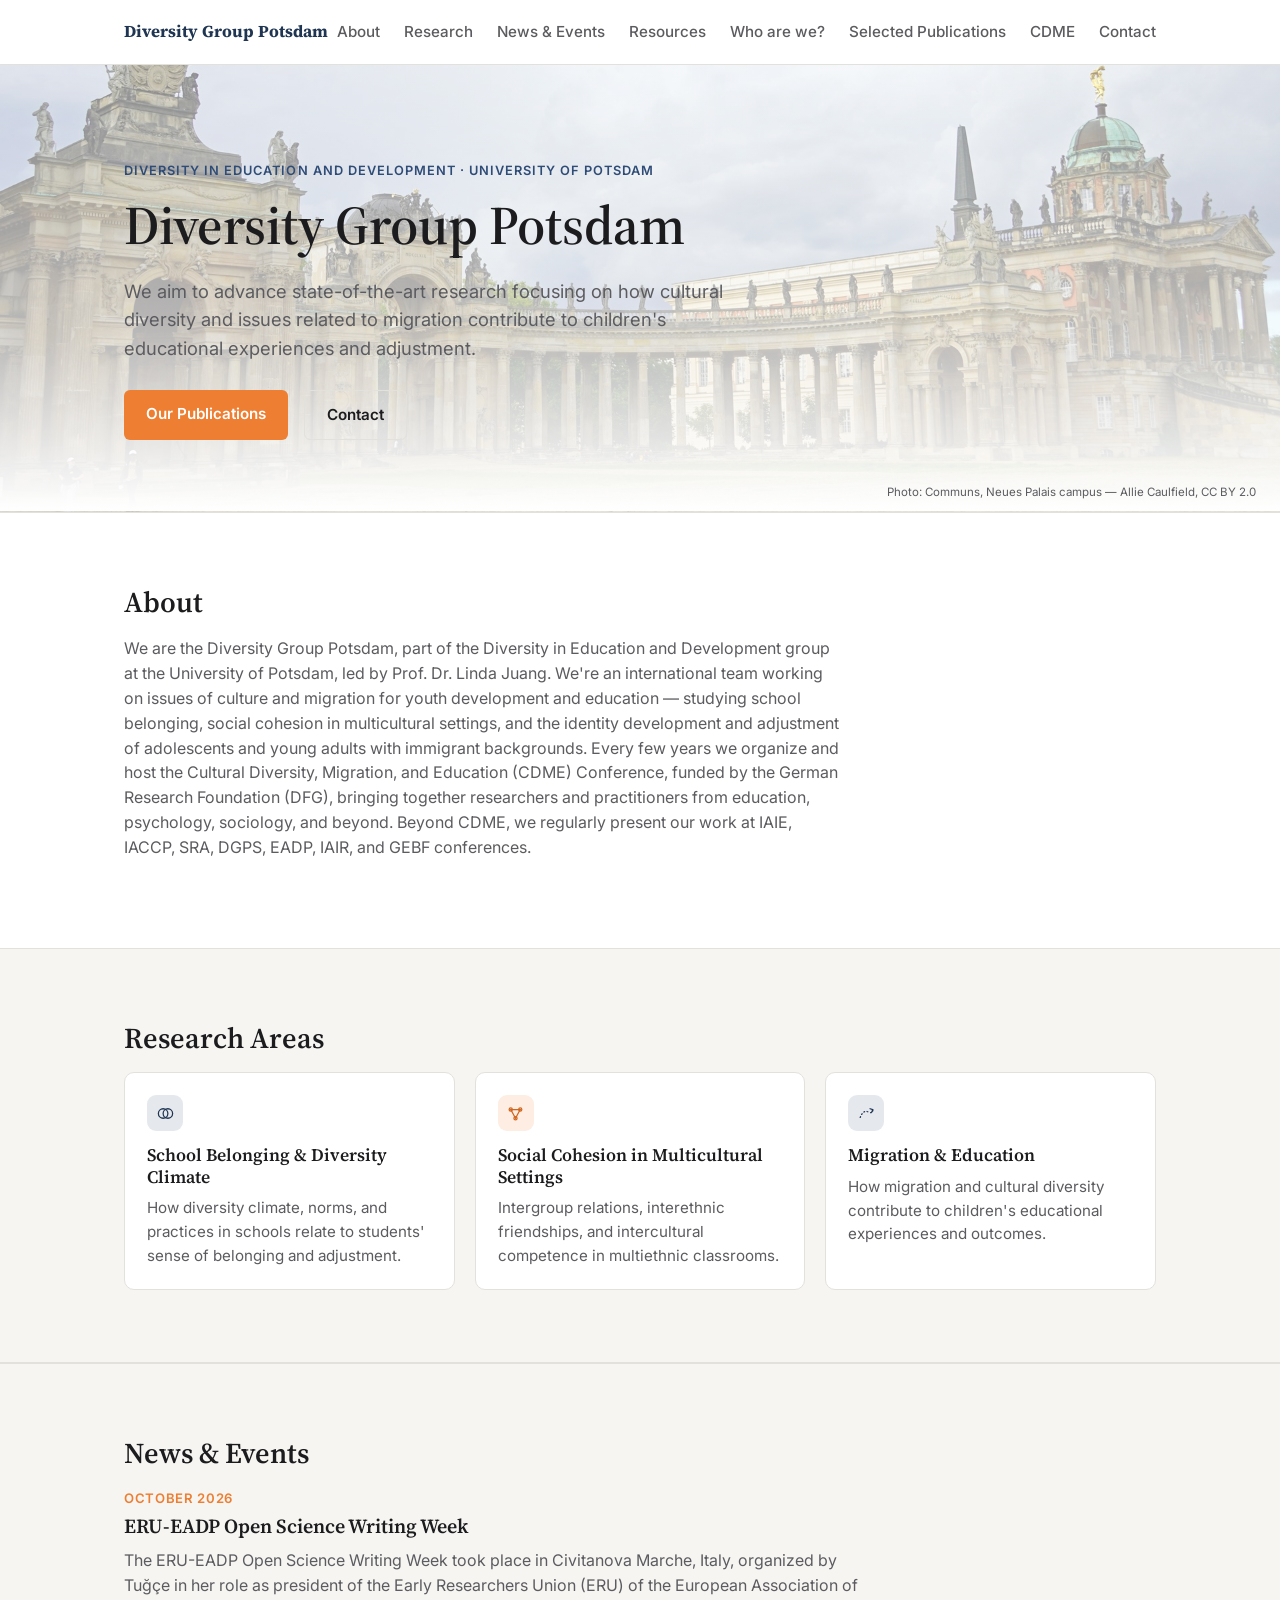
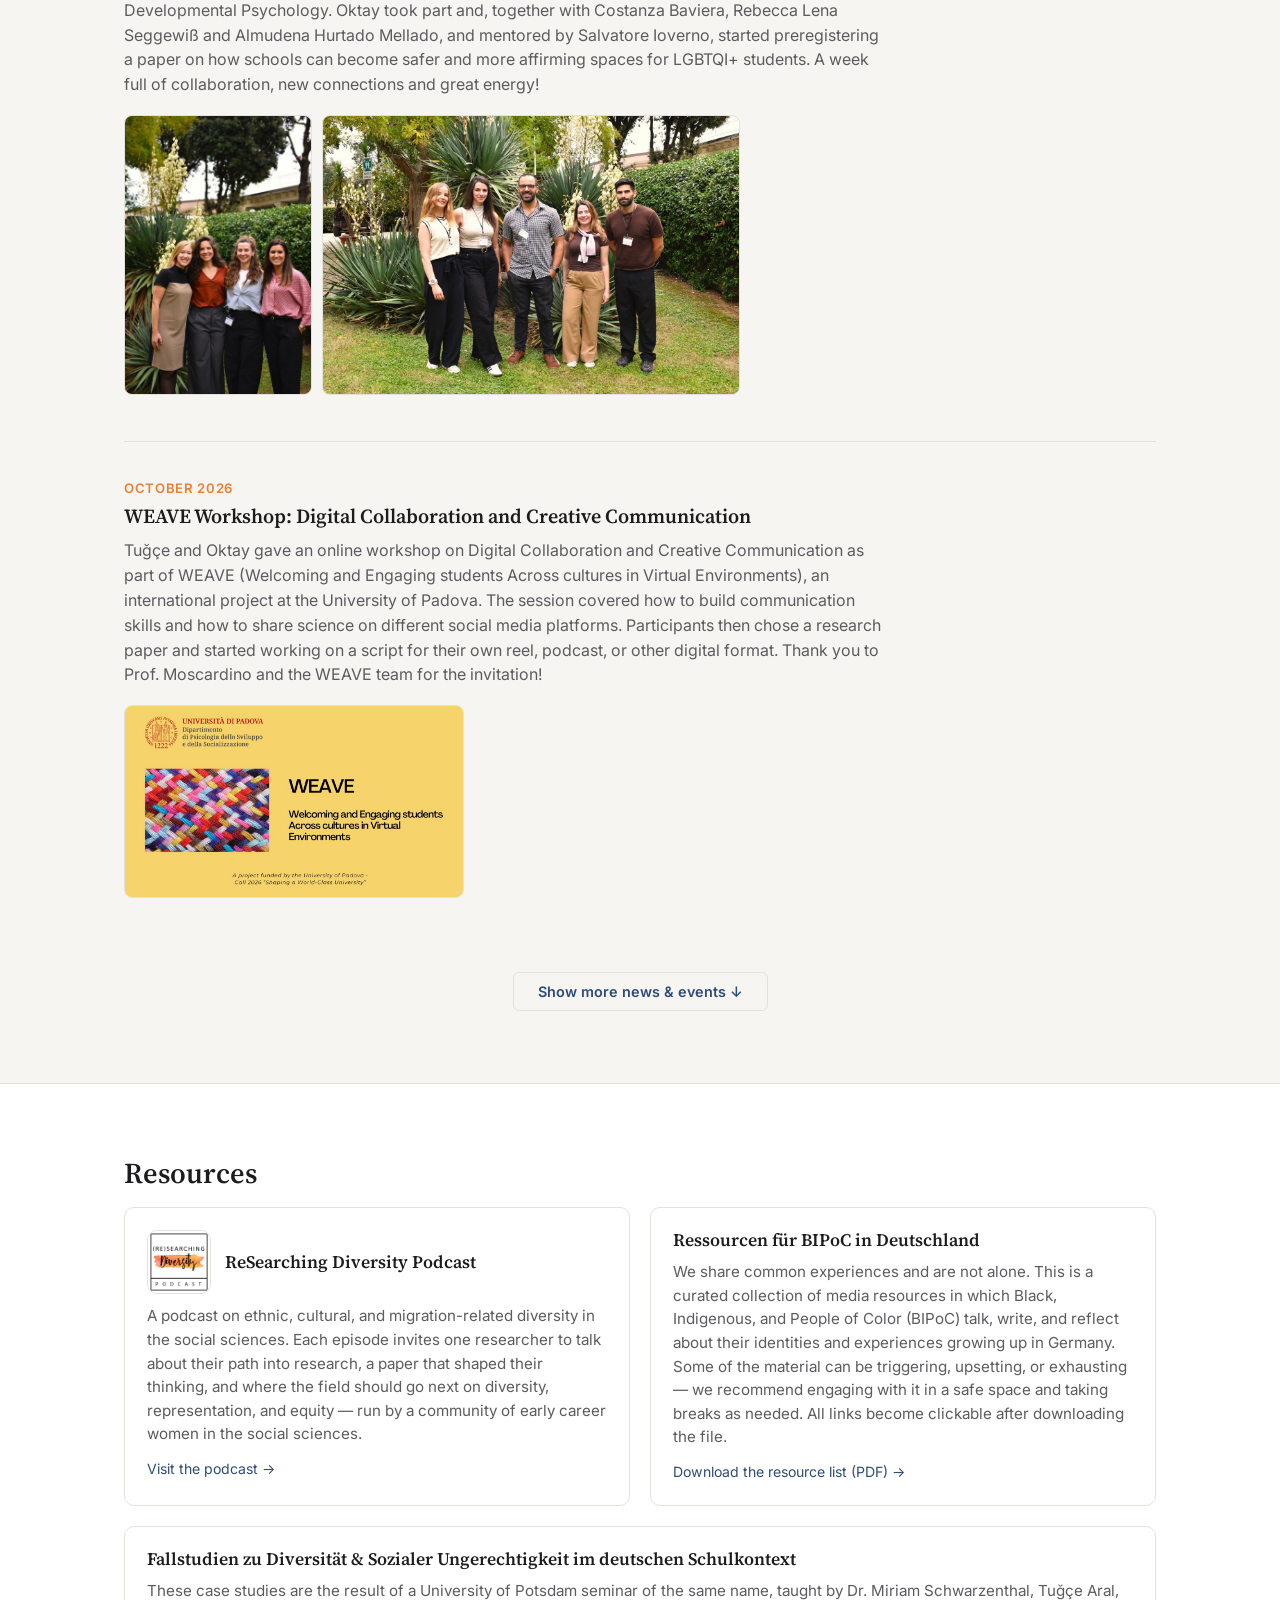
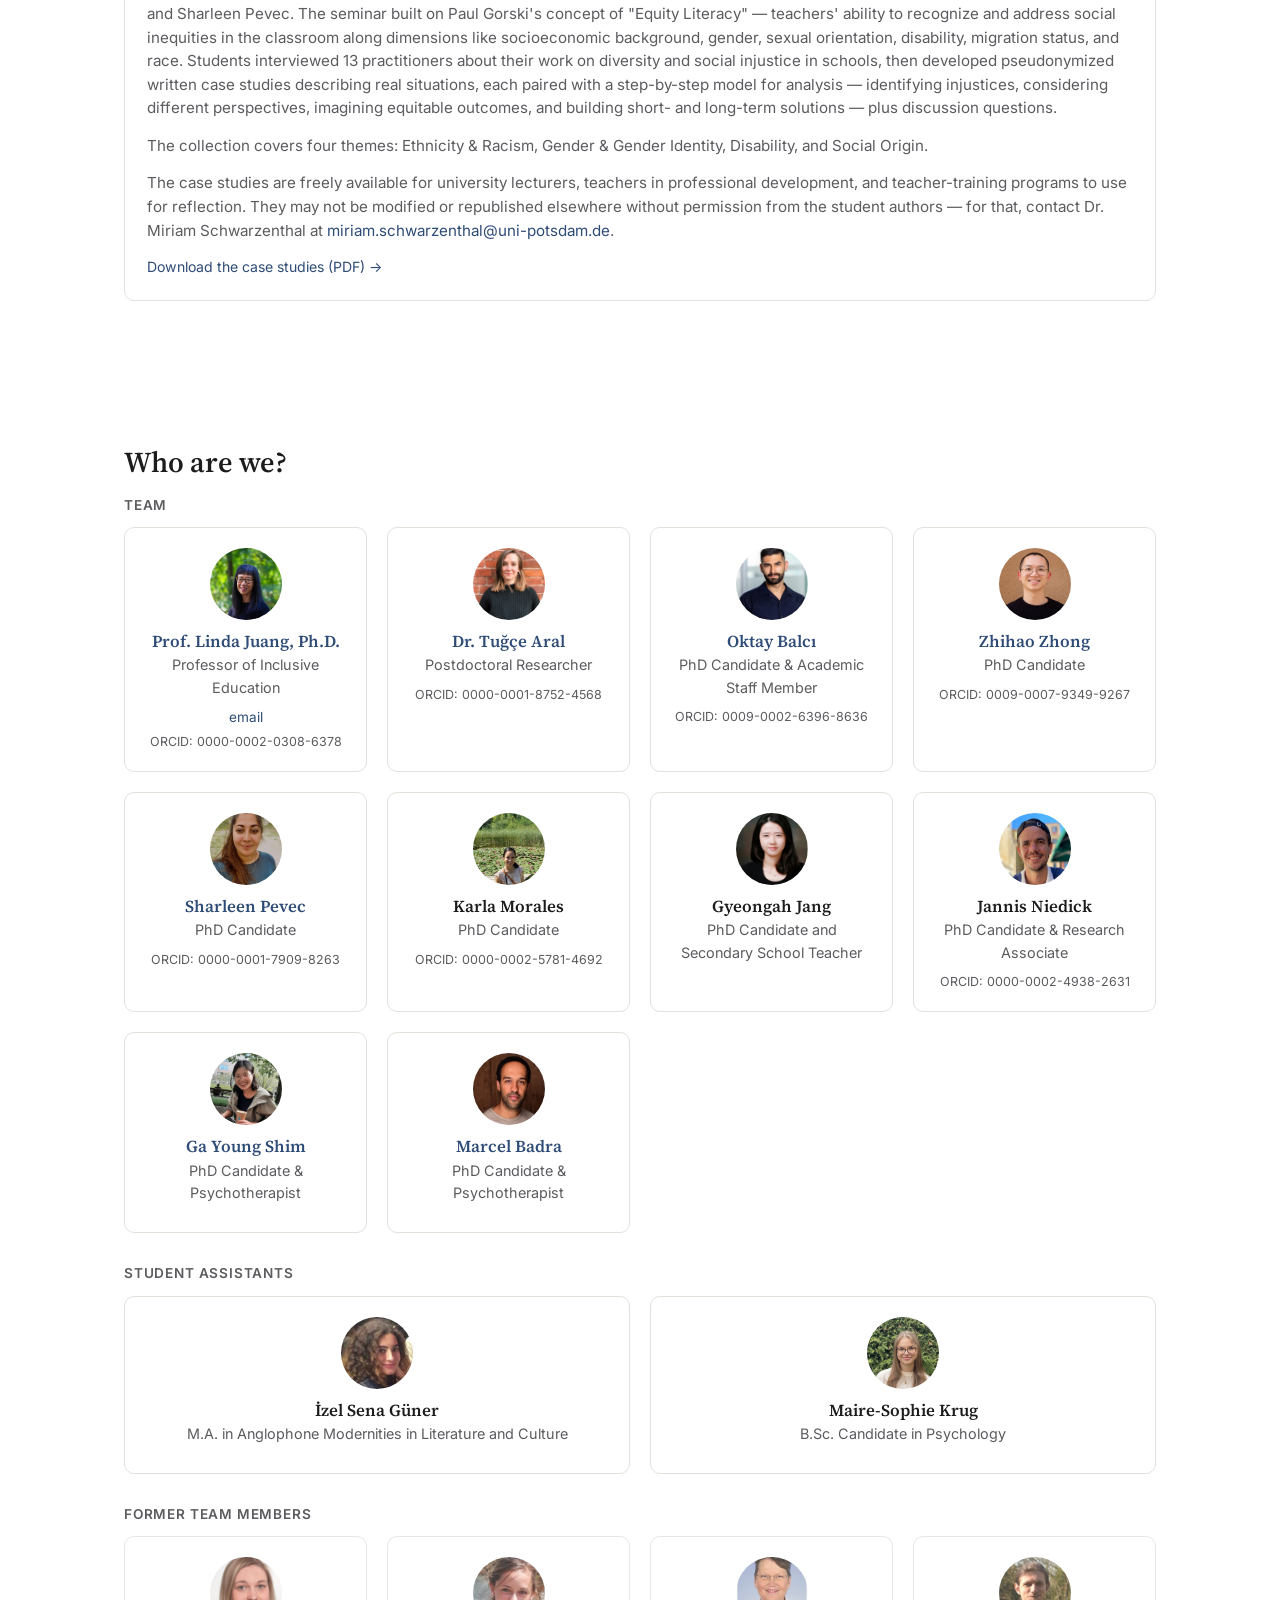
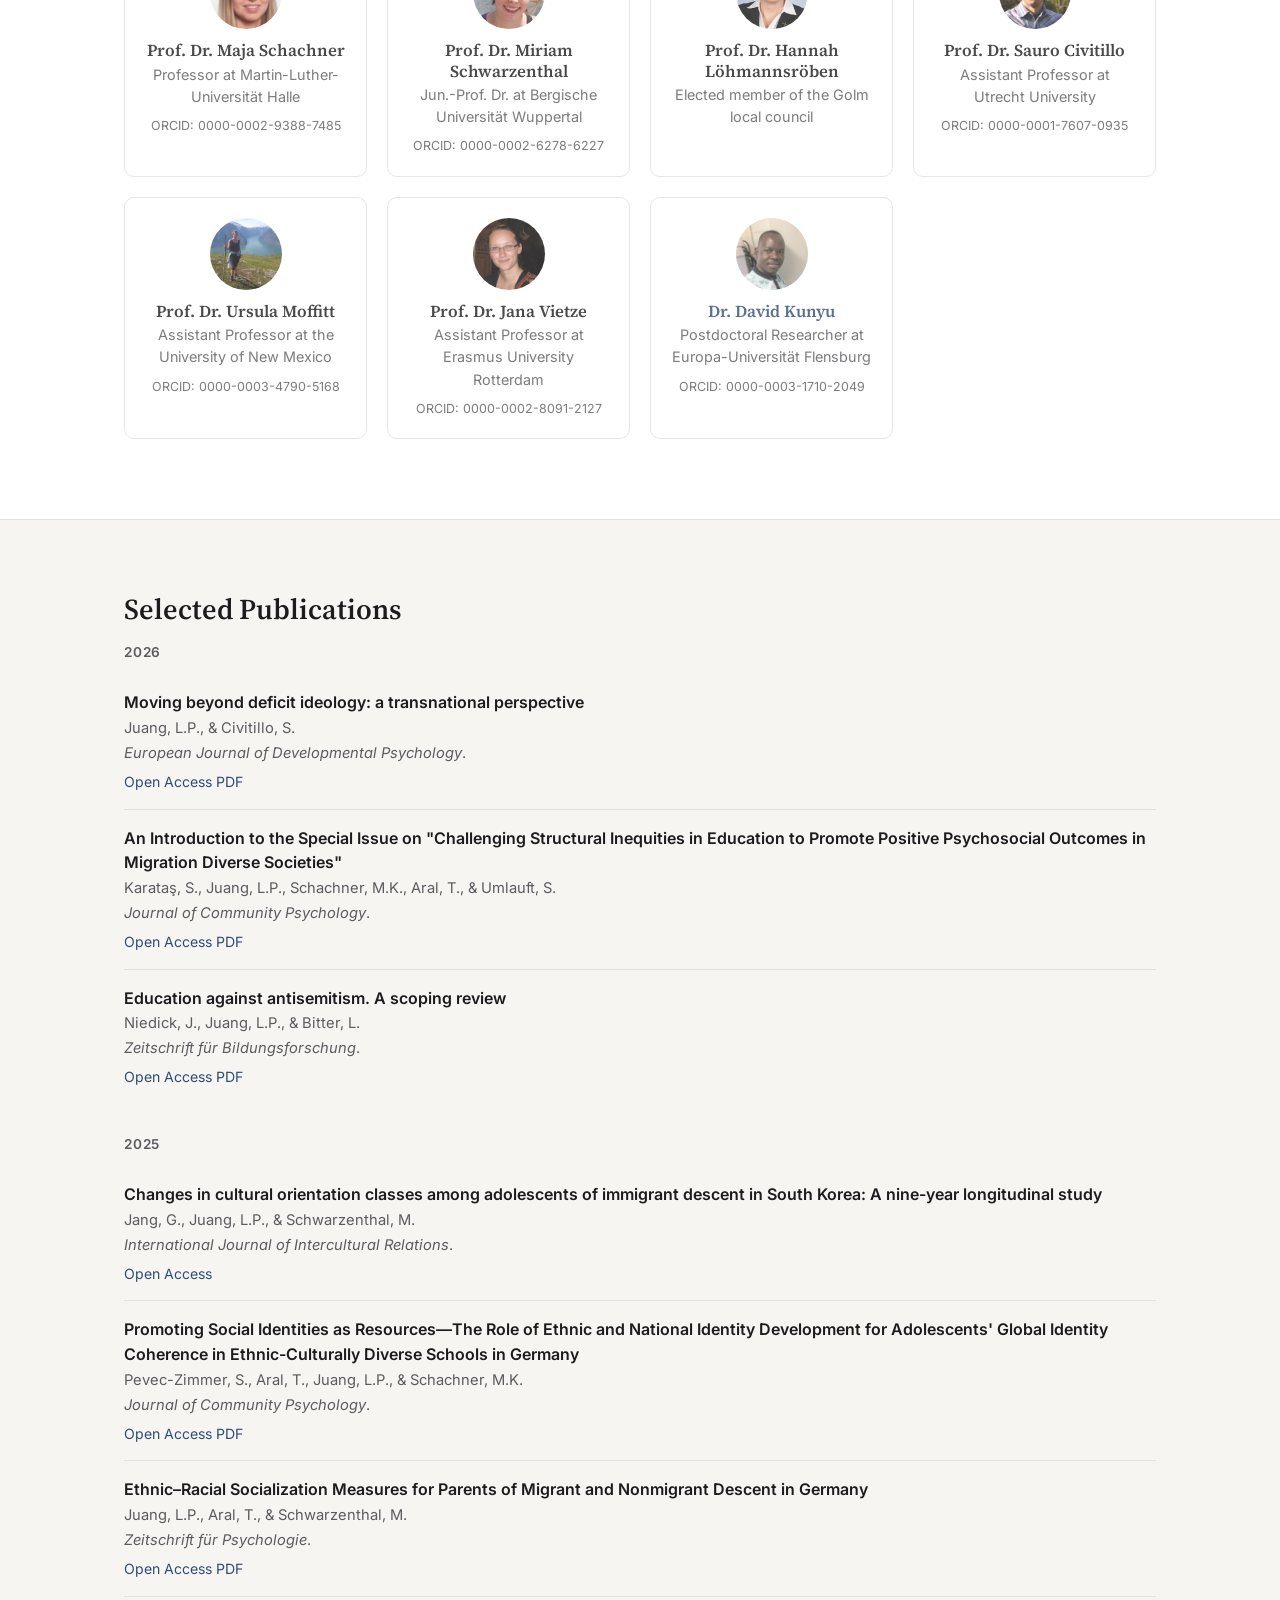
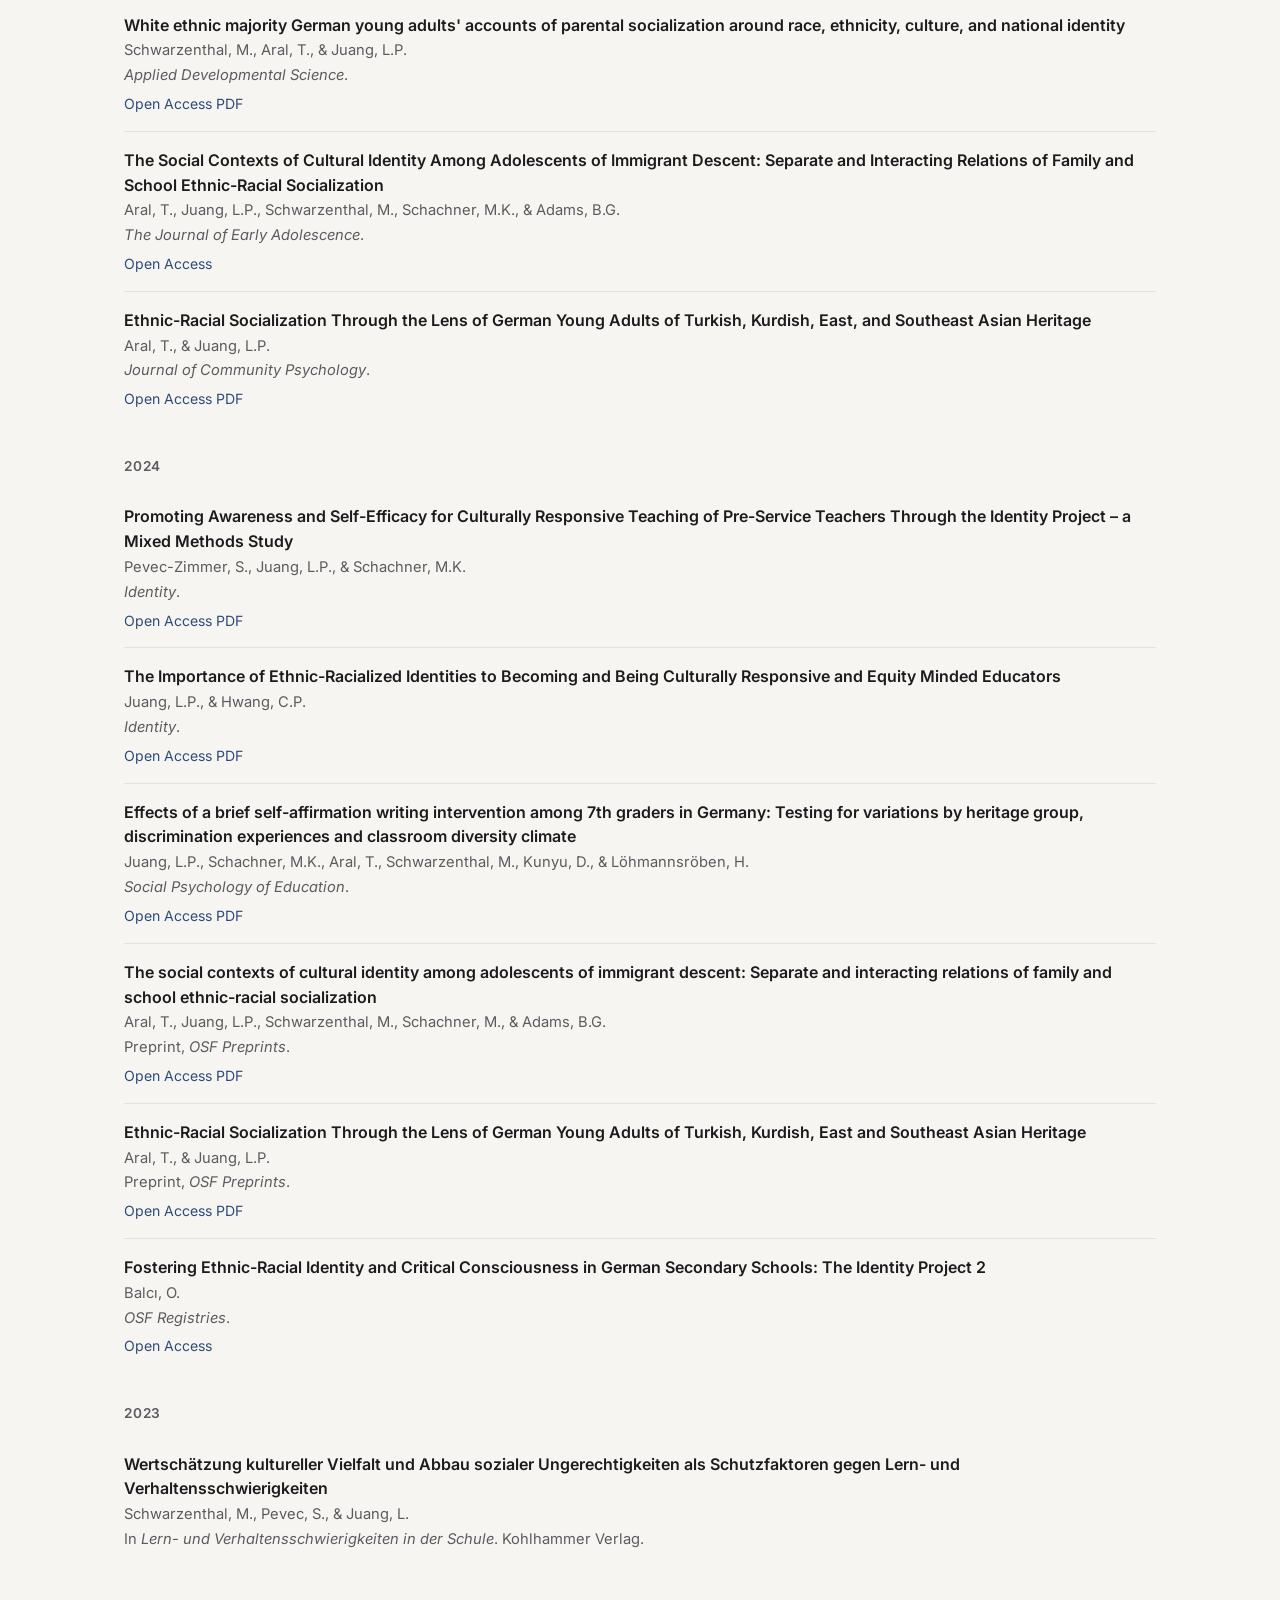
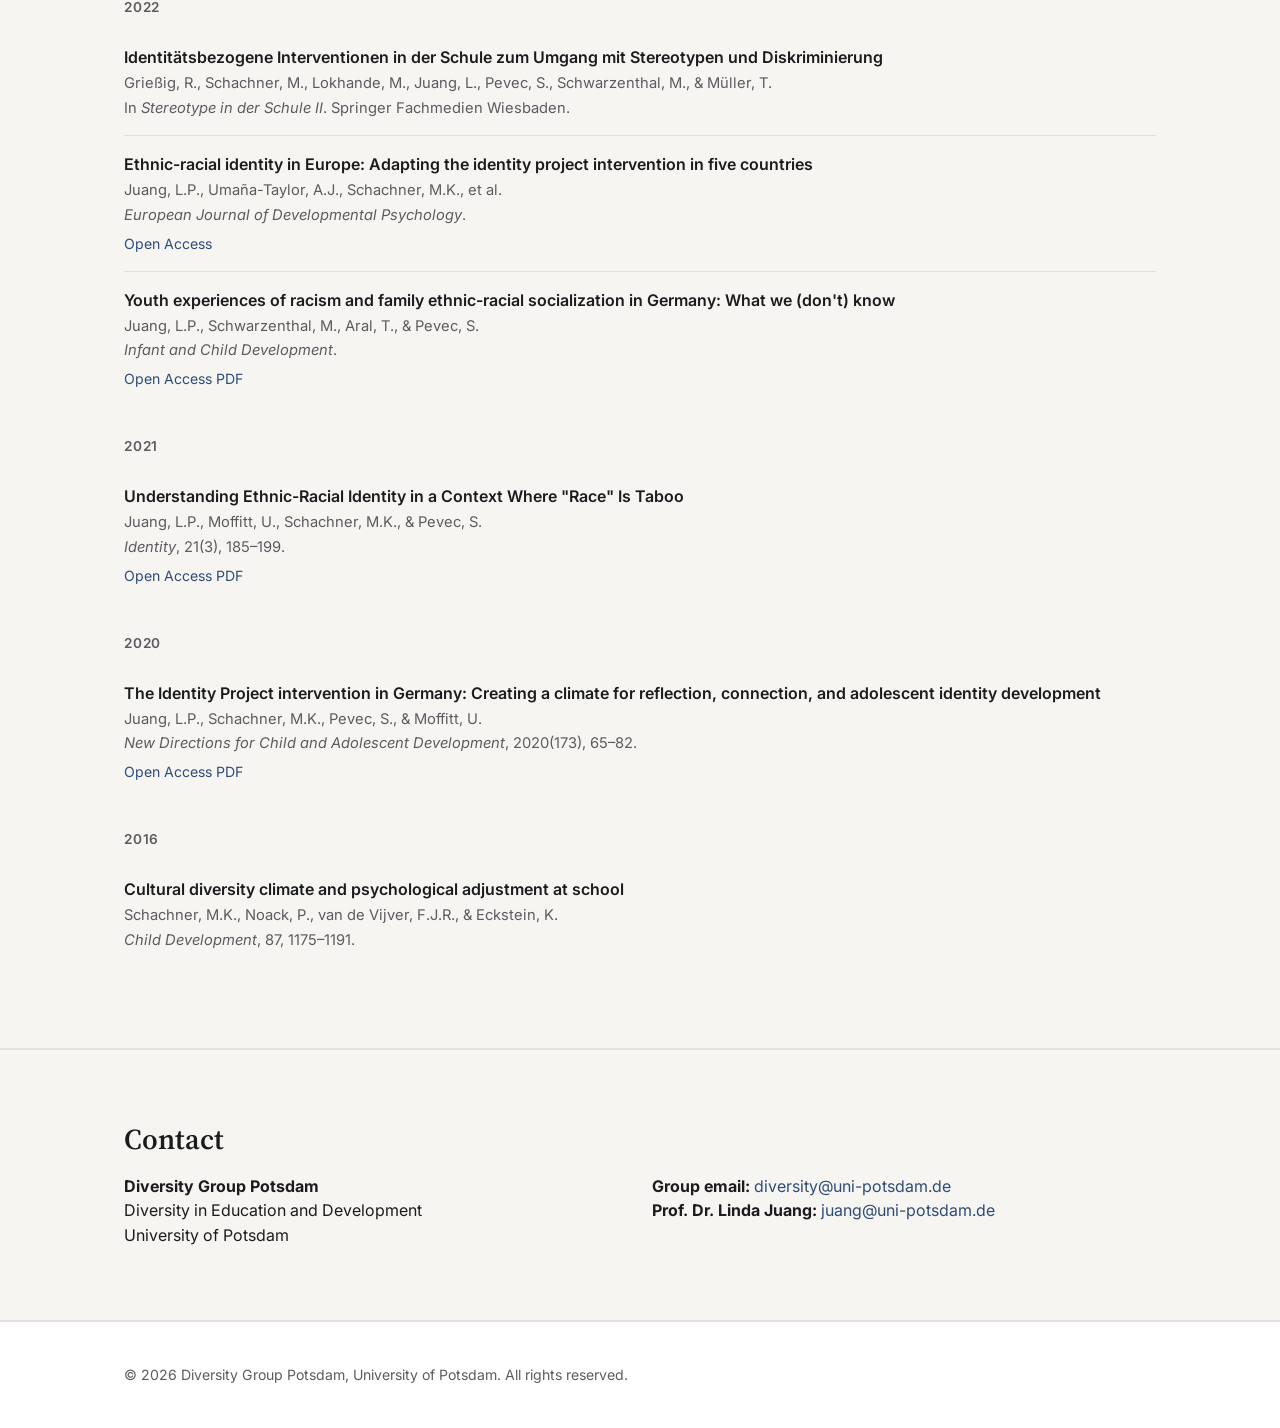
==== commit 61a9b4eb: "Move News & Events section to right after Research Areas Also reordered the nav links to match, so c" ====
--- a/index.html
+++ b/index.html
@@ -23,10 +23,10 @@
     <nav class="site-nav" id="siteNav">
       <a href="#about">About</a>
       <a href="#research">Research</a>
+      <a href="#news">News &amp; Events</a>
       <a href="#resources">Resources</a>
       <a href="#people">Who are we?</a>
       <a href="#publications">Selected Publications</a>
-      <a href="#news">News &amp; Events</a>
       <a href="https://cdme-conference.de/" target="_blank" rel="noopener noreferrer">CDME</a>
       <a href="#contact">Contact</a>
     </nav>
@@ -97,6 +97,341 @@
           <p>How migration and cultural diversity contribute to children's educational experiences and outcomes.</p>
         </article>
       </div>
+    </div>
+  </section>
+
+  <section id="news" class="section section-alt">
+    <div class="container">
+      <h2 class="section-title">News &amp; Events</h2>
+
+      <ul class="event-list">
+        <li class="event">
+          <span class="event-date">October 2026</span>
+          <h3 class="event-title">ERU-EADP Open Science Writing Week</h3>
+          <p class="event-text">
+            The ERU-EADP Open Science Writing Week took place in Civitanova
+            Marche, Italy, organized by Tuğçe in her role as president of the
+            Early Researchers Union (ERU) of the European Association of
+            Developmental Psychology. Oktay took part and, together with
+            Costanza Baviera, Rebecca Lena Seggewiß and Almudena Hurtado
+            Mellado, and mentored by Salvatore Ioverno, started
+            preregistering a paper on how schools can become safer and more
+            affirming spaces for LGBTQI+ students. A week full of
+            collaboration, new connections and great energy!
+          </p>
+          <div class="event-photos event-photos-duo">
+            <img src="assets/img/events/2026-eru-eadp/1.jpg" alt="ERU-EADP Open Science Writing Week, Civitanova Marche">
+            <img src="assets/img/events/2026-eru-eadp/2.jpg" alt="ERU-EADP Open Science Writing Week team">
+          </div>
+        </li>
+
+        <li class="event">
+          <span class="event-date">October 2026</span>
+          <h3 class="event-title">WEAVE Workshop: Digital Collaboration and Creative Communication</h3>
+          <p class="event-text">
+            Tuğçe and Oktay gave an online workshop on Digital Collaboration
+            and Creative Communication as part of WEAVE (Welcoming and
+            Engaging students Across cultures in Virtual Environments), an
+            international project at the University of Padova. The session
+            covered how to build communication skills and how to share
+            science on different social media platforms. Participants then
+            chose a research paper and started working on a script for their
+            own reel, podcast, or other digital format. Thank you to Prof.
+            Moscardino and the WEAVE team for the invitation!
+          </p>
+          <div class="event-photos event-photos-single">
+            <img src="assets/img/events/2026-weave/1.jpg" alt="WEAVE project, University of Padova">
+          </div>
+        </li>
+
+        <li class="event-more-toggle">
+          <button type="button" id="newsToggleBtn" class="news-toggle">Show more news &amp; events &darr;</button>
+        </li>
+
+        <li class="event event-older">
+          <span class="event-date">August 2021</span>
+          <h3 class="event-title">3rd Cultural Diversity, Migration, and Education Conference</h3>
+          <p class="event-text">
+            On August 25–27, 2021, we organised and hosted the 3rd CDME Conference —
+            this time completely online, due to the pandemic. We're happy to
+            announce it was a great success, thanks to all the participants,
+            volunteers, presenters, and speakers! The conference had 176
+            participants from 27 countries, with keynotes from Claude Steele,
+            Naika Foroutan, Sandra Graham, Maurice Crul, and Niobe Way, plus a
+            Pre-Conference Workshop on Open Science, spotlight topics, tea time
+            with keynote speakers, Wonder rooms, and speed mentoring with experts.
+            A warm thank you to everyone who was part of it — see you at the next
+            CDME!
+          </p>
+          <div class="event-photos">
+            <img src="assets/img/events/2021-cdme/1-barrett-aliai-taylor-gonultas.png" alt="Martyn Barrett, Ilira Aliai, Laura K. Taylor &amp; Seçil Gönültaş">
+            <img src="assets/img/events/2021-cdme/2-steele-schwarzenthal.png" alt="Claude Steele &amp; Miriam Schwarzenthal">
+            <img src="assets/img/events/2021-cdme/3-rogers-svensson-gharaei-phalet.png" alt="Onnie Rogers, Ylva Svensson, Nadya Gharaei &amp; Karen Phalet">
+            <img src="assets/img/events/2021-cdme/4-crul-ott.png" alt="Maurice Crul &amp; Priscilla Krachum Ott">
+            <img src="assets/img/events/2021-cdme/5-griessig-foroutan.png" alt="Ritva Grießig &amp; Naika Foroutan">
+            <img src="assets/img/events/2021-cdme/6-aral-graham.png" alt="Tuğçe Aral &amp; Sandra Graham">
+          </div>
+        </li>
+
+        <li class="event event-older">
+          <span class="event-date">December 2020</span>
+          <h3 class="event-title">Diversity Group Digital Weihnachtsfeier</h3>
+          <p class="event-text">
+            Today Sharleen and Miriam organized a wonderful Christmas celebration
+            for us. We played a pub quiz with challenging questions about
+            Christmas — the competition was tight. "Sempatik Santas" (Linda,
+            Hanna, Paul, Özüm) won the pub quiz game 24 to 23 over "die
+            Plätzchen" (Tuğçe, Tendai, David, Karla). We are happy to end a tough
+            year with laughter and joy. Goodbye, 2020!
+          </p>
+          <div class="event-photos">
+            <img src="assets/img/events/2020-weihnachtsfeier/1.png" alt="Diversity Group digital Christmas celebration, screenshot 1">
+            <img src="assets/img/events/2020-weihnachtsfeier/2.png" alt="Diversity Group digital Christmas celebration, screenshot 2">
+          </div>
+        </li>
+
+        <li class="event event-older">
+          <span class="event-date">June 2020</span>
+          <h3 class="event-title">Two Reasons to Celebrate: A Dissertation Prize and a Master's Defense</h3>
+          <p class="event-text">
+            We all gathered — physically distant — to celebrate two auspicious
+            occasions after more than two months of separation due to the
+            pandemic. First, Miriam received the University of Potsdam best
+            dissertation prize 2019, as the first female to win this prize! It's
+            a big honor for our team and shows the increasing need and value of
+            addressing immigration and culture issues. Second, Sharleen
+            successfully defended her Master's thesis, "Cultural Identity as
+            Resource: Findings and Implementation in the School Context," and
+            received a 1.2! Congratulations, Sharleen — we're looking forward to
+            reading your future work.
+          </p>
+          <div class="event-photos">
+            <img src="assets/img/events/2020-milestones/1-sharleen-defense.jpg" alt="Sharleen's Master's defense">
+            <img src="assets/img/events/2020-milestones/2.jpg" alt="Celebrating Miriam's dissertation prize">
+            <img src="assets/img/events/2020-milestones/3.jpg" alt="Team celebration, physically distant">
+            <img src="assets/img/events/2020-milestones/4.jpg" alt="Team celebration in Golm">
+            <img src="assets/img/events/2020-milestones/5.jpg" alt="Team picnic">
+            <img src="assets/img/events/2020-milestones/6.jpg" alt="Team celebration">
+          </div>
+        </li>
+
+        <li class="event event-older">
+          <span class="event-date">March 2019</span>
+          <h3 class="event-title">Cheers to the 2nd CDME Conference 2018</h3>
+          <p class="event-text">
+            Last August we organized and hosted our 2nd Cultural Diversity,
+            Migration, and Education Conference in Potsdam, funded by the German
+            Research Foundation. A warm thank you to all of the participants,
+            presenters, volunteers, and everyone else who was a part of CDME 2018
+            for making it a successful event! 130 participants from 19 different
+            countries and across disciplines gathered for three days of
+            stimulating presentations, panels, and discussions on how cultural
+            diversity and issues related to migration are potential resources
+            that contribute to children's positive educational experiences and
+            promote school success. A special thanks to Lars Drawert for taking
+            such amazing photos and producing a wonderful video for CDME 2018.
+          </p>
+          <div class="event-photos">
+            <img src="assets/img/events/2019-cdme2018/1.jpg" alt="CDME 2018 conference photo">
+            <img src="assets/img/events/2019-cdme2018/2.jpg" alt="CDME 2018 conference photo">
+            <img src="assets/img/events/2019-cdme2018/3.jpg" alt="CDME 2018 conference photo">
+            <img src="assets/img/events/2019-cdme2018/4.jpg" alt="CDME 2018 conference photo">
+            <img src="assets/img/events/2019-cdme2018/5.jpg" alt="CDME 2018 conference photo">
+            <img src="assets/img/events/2019-cdme2018/6.jpg" alt="CDME 2018 conference photo">
+          </div>
+        </li>
+
+        <li class="event event-older">
+          <span class="event-date">February 2018</span>
+          <h3 class="event-title">Winter Semester Comes to a Close, and With It Our 2017/2018 Lecture Series</h3>
+          <p class="event-text">
+            This past Tuesday we hosted our last guest speaker in a semester-long
+            event series organized by the PhD students in our group and funded by
+            the Potsdam Graduate School. We titled the series "Cultural
+            Diversity, Migration, and Education," referencing our 2016
+            conference of the same name. The series included three engaging
+            talks and one lively panel discussion: Dr. Sabine Glock (Bergische
+            Universität Wuppertal) on teachers' stereotyped expectations, Dr.
+            Daniel Faas (Trinity College Dublin) on EU education policy, a panel
+            on school-community relations in a diverse Germany, and Amena Amer
+            (LSE) on the Prevent Strategy in British schools. We feel honored to
+            have had so many top-notch researchers and practitioners share their
+            time and work with us.
+          </p>
+          <div class="event-photos">
+            <img src="assets/img/events/2018-lecture-series/1-sabine-glock.jpg" alt="Dr. Sabine Glock guest talk">
+            <img src="assets/img/events/2018-lecture-series/2-daniel-faas.jpg" alt="Dr. Daniel Faas guest talk">
+            <img src="assets/img/events/2018-lecture-series/3-panel.jpg" alt="Panel discussion on school-community relations">
+            <img src="assets/img/events/2018-lecture-series/4-amena-amer.jpg" alt="Amena Amer guest talk">
+            <img src="assets/img/events/2018-lecture-series/5-amena-amer-dinner.jpg" alt="Dinner with Amena Amer, the final speaker">
+          </div>
+        </li>
+
+        <li class="event event-older">
+          <span class="event-date">July 2017</span>
+          <h3 class="event-title">IAIR in NYC!</h3>
+          <p class="event-text">
+            This past week all of us PhD students plus Maja took part in the 10th
+            Biennial Congress of the International Academy of Intercultural
+            Relations (IAIR), held at the College of Staten Island in New York.
+            Maja won the Early Career Award and co-chaired a symposium on
+            interethnic contact experiences at schools; Sauro, Jana, and Ursula
+            each presented papers from their dissertations. Between sessions we
+            explored "the forgotten borough" — a Staten Island Yankees game,
+            Historic Richmond Town, Fort Wadsworth, and a conference dinner at
+            the Snug Harbor Cultural Center.
+          </p>
+          <div class="event-photos">
+            <img src="assets/img/events/2017-iair-nyc/1.jpg" alt="IAIR conference, New York City">
+            <img src="assets/img/events/2017-iair-nyc/2.jpg" alt="IAIR conference, New York City">
+            <img src="assets/img/events/2017-iair-nyc/3.jpg" alt="IAIR conference, New York City">
+            <img src="assets/img/events/2017-iair-nyc/4.jpg" alt="IAIR conference, New York City">
+            <img src="assets/img/events/2017-iair-nyc/5.jpg" alt="IAIR conference, New York City">
+            <img src="assets/img/events/2017-iair-nyc/6.jpg" alt="IAIR conference, New York City">
+          </div>
+        </li>
+
+        <li class="event event-older">
+          <span class="event-date">February 2017</span>
+          <h3 class="event-title">The Diversity Group Is Looking to Expand!</h3>
+          <p class="event-text">
+            We were very happy to hear that Linda and Maja's application for
+            a DFG grant was successful! The grant funds a longitudinal study
+            on the effects of a culture-specific identity affirmation
+            intervention with diverse adolescents in classrooms across
+            Berlin — and to run it, we were looking for another engaged and
+            engaging PhD student to join our research group.
+          </p>
+        </li>
+
+        <li class="event event-older">
+          <span class="event-date">January 2017</span>
+          <h3 class="event-title">Happy New Year from the Diversity in Education and Development Group!</h3>
+          <p class="event-text">
+            2016 was a tough year for many of us, but we're looking forward
+            while taking stock of what's behind us. Multiple members of our
+            group had work published — on discrimination and emotion
+            regulation among Latino/a and Asian-heritage college students,
+            on how school cultural diversity climate relates to acculturation
+            and school adjustment in Germany, and on the link between teacher
+            beliefs and practices regarding student diversity. We also joined
+            Campusschulen, a new University of Potsdam program, working with
+            a culturally and socioeconomically diverse secondary school in
+            Berlin, and gave talks from Magdeburg to Humboldt University to
+            the Ministry of Education Baden-Württemberg.
+          </p>
+          <div class="event-photos">
+            <img src="assets/img/events/2017-newyear/1.jpg" alt="University of Potsdam campus in winter">
+            <img src="assets/img/events/2017-newyear/2.jpg" alt="International Teaching Professionals program graduating ceremony">
+          </div>
+        </li>
+
+        <li class="event event-older">
+          <span class="event-date">December 2016</span>
+          <h3 class="event-title">Maja Takes Part in a PhD Defense at the University of Leuven</h3>
+          <p class="event-text">
+            Maja was invited to be a jury member on the PhD defense of Canan
+            Coskan in the Department of Social and Cultural Psychology at the
+            University of Leuven, Belgium — her first time being "on the
+            other side" of a defense, gown and all. She also gave a talk on
+            one of her recent studies and consulted with eight PhD students
+            in the department about their projects. The visit planted the
+            seed for a joint symposium the two teams would present together
+            at IAIR in New York the following summer.
+          </p>
+          <div class="event-photos">
+            <img src="assets/img/events/2016-leuven/1.jpg" alt="Maja at the University of Leuven PhD defense">
+          </div>
+        </li>
+
+        <li class="event event-older">
+          <span class="event-date">October 2016</span>
+          <h3 class="event-title">Intercultural Education at the Crossroads</h3>
+          <p class="event-text">
+            Ursula and Sauro attended "Mobilities, Transitions,
+            Transformations — Intercultural Education at the Crossroads,"
+            the IAIE conference in Budapest, presenting individual papers.
+            Keynotes from Paul Gorski and Audrey Osler offered inspiring
+            suggestions on fostering intercultural education and equity in
+            schools, and a special session chaired by James Banks brought
+            together experts from multiple continents to discuss migration,
+            inclusion, and citizenship education.
+          </p>
+          <div class="event-photos">
+            <img src="assets/img/events/2016-budapest/1.jpeg" alt="IAIE conference, Budapest">
+            <img src="assets/img/events/2016-budapest/2.jpg" alt="IAIE conference, Budapest">
+            <img src="assets/img/events/2016-budapest/3.jpg" alt="IAIE conference, Budapest">
+            <img src="assets/img/events/2016-budapest/4.jpg" alt="IAIE conference, Budapest">
+            <img src="assets/img/events/2016-budapest/5.jpg" alt="A discussion session chaired by James Banks">
+          </div>
+        </li>
+
+        <li class="event event-older">
+          <span class="event-date">August 2016</span>
+          <h3 class="event-title">Back from Japan — IACCP Summer School and Conference</h3>
+          <p class="event-text">
+            Three of us spent July 26–30 at an intensive PhD summer school
+            near Nagoya, covering social inequality and the self, culture
+            and cognition, and acculturation and intercultural contact,
+            before the IACCP conference itself drew over 1,000 participants.
+            Our team gave several talks and a poster, and one of us was
+            runner-up for the Harry and Pola Triandis Doctoral Thesis Award.
+            Between sessions there was taiko drumming, a tea ceremony,
+            temple visits, and a teppanyaki dinner in the middle of a
+            monsoon.
+          </p>
+          <div class="event-photos">
+            <img src="assets/img/events/2016-japan/1.jpg" alt="IACCP conference, Nagoya, Japan">
+            <img src="assets/img/events/2016-japan/2.jpg" alt="Team members at a temple in Japan">
+            <img src="assets/img/events/2016-japan/3.jpg" alt="Lake near the summer school venue">
+            <img src="assets/img/events/2016-japan/4.jpg" alt="Buddha statue at a temple in Japan">
+            <img src="assets/img/events/2016-japan/5.jpg" alt="Team members in Japan">
+            <img src="assets/img/events/2016-japan/6.jpg" alt="Team members in Japan">
+          </div>
+        </li>
+
+        <li class="event event-older">
+          <span class="event-date">July 2016</span>
+          <h3 class="event-title">Survey Data Collection Completed</h3>
+          <p class="event-text">
+            We finished collecting survey data from 19 secondary schools and
+            more than 50 classrooms in Berlin — nearly two and a half months
+            of early mornings in principals' offices. The student survey
+            data will support Jana's, Miriam's, and Ursula's dissertations;
+            the teacher survey, Sauro's. The experience was very positive,
+            with real interest from teachers and students in our research
+            topic. Next: working our way through the piles of surveys to get
+            everything entered.
+          </p>
+          <div class="event-photos">
+            <img src="assets/img/events/2016-survey/1.jpg" alt="Survey data collection in Berlin schools">
+          </div>
+        </li>
+
+        <li class="event event-older">
+          <span class="event-date">July 2016</span>
+          <h3 class="event-title">Here's to a Successful 1st CDME Conference!</h3>
+          <p class="event-text">
+            Our very first Cultural Diversity, Migration, and Education
+            Conference, held July 7–9 at the Neues Palais campus. Thank you
+            to all of the participants, presenters, volunteers, and everyone
+            else who helped make it a resounding success! Three days of
+            keynotes, invited presenters, symposia, and paper sessions,
+            plus an opening reception, a guided park tour, and a conference
+            dinner — with only a brief rain shower along the way. CDME would
+            go on to become a recurring conference, returning in 2018 and
+            2021.
+          </p>
+          <div class="event-photos">
+            <img src="assets/img/events/2016-cdme/1.jpg" alt="1st CDME Conference, 2016">
+            <img src="assets/img/events/2016-cdme/2.jpg" alt="1st CDME Conference, 2016">
+            <img src="assets/img/events/2016-cdme/3.jpg" alt="1st CDME Conference, 2016">
+            <img src="assets/img/events/2016-cdme/4.jpg" alt="1st CDME Conference, 2016">
+            <img src="assets/img/events/2016-cdme/5.jpg" alt="1st CDME Conference, 2016">
+            <img src="assets/img/events/2016-cdme/6.jpg" alt="1st CDME Conference, 2016">
+          </div>
+        </li>
+      </ul>
     </div>
   </section>
 
@@ -462,341 +797,6 @@
     </div>
   </section>
 
-  <section id="news" class="section section-alt">
-    <div class="container">
-      <h2 class="section-title">News &amp; Events</h2>
-
-      <ul class="event-list">
-        <li class="event">
-          <span class="event-date">October 2026</span>
-          <h3 class="event-title">ERU-EADP Open Science Writing Week</h3>
-          <p class="event-text">
-            The ERU-EADP Open Science Writing Week took place in Civitanova
-            Marche, Italy, organized by Tuğçe in her role as president of the
-            Early Researchers Union (ERU) of the European Association of
-            Developmental Psychology. Oktay took part and, together with
-            Costanza Baviera, Rebecca Lena Seggewiß and Almudena Hurtado
-            Mellado, and mentored by Salvatore Ioverno, started
-            preregistering a paper on how schools can become safer and more
-            affirming spaces for LGBTQI+ students. A week full of
-            collaboration, new connections and great energy!
-          </p>
-          <div class="event-photos event-photos-duo">
-            <img src="assets/img/events/2026-eru-eadp/1.jpg" alt="ERU-EADP Open Science Writing Week, Civitanova Marche">
-            <img src="assets/img/events/2026-eru-eadp/2.jpg" alt="ERU-EADP Open Science Writing Week team">
-          </div>
-        </li>
-
-        <li class="event">
-          <span class="event-date">October 2026</span>
-          <h3 class="event-title">WEAVE Workshop: Digital Collaboration and Creative Communication</h3>
-          <p class="event-text">
-            Tuğçe and Oktay gave an online workshop on Digital Collaboration
-            and Creative Communication as part of WEAVE (Welcoming and
-            Engaging students Across cultures in Virtual Environments), an
-            international project at the University of Padova. The session
-            covered how to build communication skills and how to share
-            science on different social media platforms. Participants then
-            chose a research paper and started working on a script for their
-            own reel, podcast, or other digital format. Thank you to Prof.
-            Moscardino and the WEAVE team for the invitation!
-          </p>
-          <div class="event-photos event-photos-single">
-            <img src="assets/img/events/2026-weave/1.jpg" alt="WEAVE project, University of Padova">
-          </div>
-        </li>
-
-        <li class="event-more-toggle">
-          <button type="button" id="newsToggleBtn" class="news-toggle">Show more news &amp; events &darr;</button>
-        </li>
-
-        <li class="event event-older">
-          <span class="event-date">August 2021</span>
-          <h3 class="event-title">3rd Cultural Diversity, Migration, and Education Conference</h3>
-          <p class="event-text">
-            On August 25–27, 2021, we organised and hosted the 3rd CDME Conference —
-            this time completely online, due to the pandemic. We're happy to
-            announce it was a great success, thanks to all the participants,
-            volunteers, presenters, and speakers! The conference had 176
-            participants from 27 countries, with keynotes from Claude Steele,
-            Naika Foroutan, Sandra Graham, Maurice Crul, and Niobe Way, plus a
-            Pre-Conference Workshop on Open Science, spotlight topics, tea time
-            with keynote speakers, Wonder rooms, and speed mentoring with experts.
-            A warm thank you to everyone who was part of it — see you at the next
-            CDME!
-          </p>
-          <div class="event-photos">
-            <img src="assets/img/events/2021-cdme/1-barrett-aliai-taylor-gonultas.png" alt="Martyn Barrett, Ilira Aliai, Laura K. Taylor &amp; Seçil Gönültaş">
-            <img src="assets/img/events/2021-cdme/2-steele-schwarzenthal.png" alt="Claude Steele &amp; Miriam Schwarzenthal">
-            <img src="assets/img/events/2021-cdme/3-rogers-svensson-gharaei-phalet.png" alt="Onnie Rogers, Ylva Svensson, Nadya Gharaei &amp; Karen Phalet">
-            <img src="assets/img/events/2021-cdme/4-crul-ott.png" alt="Maurice Crul &amp; Priscilla Krachum Ott">
-            <img src="assets/img/events/2021-cdme/5-griessig-foroutan.png" alt="Ritva Grießig &amp; Naika Foroutan">
-            <img src="assets/img/events/2021-cdme/6-aral-graham.png" alt="Tuğçe Aral &amp; Sandra Graham">
-          </div>
-        </li>
-
-        <li class="event event-older">
-          <span class="event-date">December 2020</span>
-          <h3 class="event-title">Diversity Group Digital Weihnachtsfeier</h3>
-          <p class="event-text">
-            Today Sharleen and Miriam organized a wonderful Christmas celebration
-            for us. We played a pub quiz with challenging questions about
-            Christmas — the competition was tight. "Sempatik Santas" (Linda,
-            Hanna, Paul, Özüm) won the pub quiz game 24 to 23 over "die
-            Plätzchen" (Tuğçe, Tendai, David, Karla). We are happy to end a tough
-            year with laughter and joy. Goodbye, 2020!
-          </p>
-          <div class="event-photos">
-            <img src="assets/img/events/2020-weihnachtsfeier/1.png" alt="Diversity Group digital Christmas celebration, screenshot 1">
-            <img src="assets/img/events/2020-weihnachtsfeier/2.png" alt="Diversity Group digital Christmas celebration, screenshot 2">
-          </div>
-        </li>
-
-        <li class="event event-older">
-          <span class="event-date">June 2020</span>
-          <h3 class="event-title">Two Reasons to Celebrate: A Dissertation Prize and a Master's Defense</h3>
-          <p class="event-text">
-            We all gathered — physically distant — to celebrate two auspicious
-            occasions after more than two months of separation due to the
-            pandemic. First, Miriam received the University of Potsdam best
-            dissertation prize 2019, as the first female to win this prize! It's
-            a big honor for our team and shows the increasing need and value of
-            addressing immigration and culture issues. Second, Sharleen
-            successfully defended her Master's thesis, "Cultural Identity as
-            Resource: Findings and Implementation in the School Context," and
-            received a 1.2! Congratulations, Sharleen — we're looking forward to
-            reading your future work.
-          </p>
-          <div class="event-photos">
-            <img src="assets/img/events/2020-milestones/1-sharleen-defense.jpg" alt="Sharleen's Master's defense">
-            <img src="assets/img/events/2020-milestones/2.jpg" alt="Celebrating Miriam's dissertation prize">
-            <img src="assets/img/events/2020-milestones/3.jpg" alt="Team celebration, physically distant">
-            <img src="assets/img/events/2020-milestones/4.jpg" alt="Team celebration in Golm">
-            <img src="assets/img/events/2020-milestones/5.jpg" alt="Team picnic">
-            <img src="assets/img/events/2020-milestones/6.jpg" alt="Team celebration">
-          </div>
-        </li>
-
-        <li class="event event-older">
-          <span class="event-date">March 2019</span>
-          <h3 class="event-title">Cheers to the 2nd CDME Conference 2018</h3>
-          <p class="event-text">
-            Last August we organized and hosted our 2nd Cultural Diversity,
-            Migration, and Education Conference in Potsdam, funded by the German
-            Research Foundation. A warm thank you to all of the participants,
-            presenters, volunteers, and everyone else who was a part of CDME 2018
-            for making it a successful event! 130 participants from 19 different
-            countries and across disciplines gathered for three days of
-            stimulating presentations, panels, and discussions on how cultural
-            diversity and issues related to migration are potential resources
-            that contribute to children's positive educational experiences and
-            promote school success. A special thanks to Lars Drawert for taking
-            such amazing photos and producing a wonderful video for CDME 2018.
-          </p>
-          <div class="event-photos">
-            <img src="assets/img/events/2019-cdme2018/1.jpg" alt="CDME 2018 conference photo">
-            <img src="assets/img/events/2019-cdme2018/2.jpg" alt="CDME 2018 conference photo">
-            <img src="assets/img/events/2019-cdme2018/3.jpg" alt="CDME 2018 conference photo">
-            <img src="assets/img/events/2019-cdme2018/4.jpg" alt="CDME 2018 conference photo">
-            <img src="assets/img/events/2019-cdme2018/5.jpg" alt="CDME 2018 conference photo">
-            <img src="assets/img/events/2019-cdme2018/6.jpg" alt="CDME 2018 conference photo">
-          </div>
-        </li>
-
-        <li class="event event-older">
-          <span class="event-date">February 2018</span>
-          <h3 class="event-title">Winter Semester Comes to a Close, and With It Our 2017/2018 Lecture Series</h3>
-          <p class="event-text">
-            This past Tuesday we hosted our last guest speaker in a semester-long
-            event series organized by the PhD students in our group and funded by
-            the Potsdam Graduate School. We titled the series "Cultural
-            Diversity, Migration, and Education," referencing our 2016
-            conference of the same name. The series included three engaging
-            talks and one lively panel discussion: Dr. Sabine Glock (Bergische
-            Universität Wuppertal) on teachers' stereotyped expectations, Dr.
-            Daniel Faas (Trinity College Dublin) on EU education policy, a panel
-            on school-community relations in a diverse Germany, and Amena Amer
-            (LSE) on the Prevent Strategy in British schools. We feel honored to
-            have had so many top-notch researchers and practitioners share their
-            time and work with us.
-          </p>
-          <div class="event-photos">
-            <img src="assets/img/events/2018-lecture-series/1-sabine-glock.jpg" alt="Dr. Sabine Glock guest talk">
-            <img src="assets/img/events/2018-lecture-series/2-daniel-faas.jpg" alt="Dr. Daniel Faas guest talk">
-            <img src="assets/img/events/2018-lecture-series/3-panel.jpg" alt="Panel discussion on school-community relations">
-            <img src="assets/img/events/2018-lecture-series/4-amena-amer.jpg" alt="Amena Amer guest talk">
-            <img src="assets/img/events/2018-lecture-series/5-amena-amer-dinner.jpg" alt="Dinner with Amena Amer, the final speaker">
-          </div>
-        </li>
-
-        <li class="event event-older">
-          <span class="event-date">July 2017</span>
-          <h3 class="event-title">IAIR in NYC!</h3>
-          <p class="event-text">
-            This past week all of us PhD students plus Maja took part in the 10th
-            Biennial Congress of the International Academy of Intercultural
-            Relations (IAIR), held at the College of Staten Island in New York.
-            Maja won the Early Career Award and co-chaired a symposium on
-            interethnic contact experiences at schools; Sauro, Jana, and Ursula
-            each presented papers from their dissertations. Between sessions we
-            explored "the forgotten borough" — a Staten Island Yankees game,
-            Historic Richmond Town, Fort Wadsworth, and a conference dinner at
-            the Snug Harbor Cultural Center.
-          </p>
-          <div class="event-photos">
-            <img src="assets/img/events/2017-iair-nyc/1.jpg" alt="IAIR conference, New York City">
-            <img src="assets/img/events/2017-iair-nyc/2.jpg" alt="IAIR conference, New York City">
-            <img src="assets/img/events/2017-iair-nyc/3.jpg" alt="IAIR conference, New York City">
-            <img src="assets/img/events/2017-iair-nyc/4.jpg" alt="IAIR conference, New York City">
-            <img src="assets/img/events/2017-iair-nyc/5.jpg" alt="IAIR conference, New York City">
-            <img src="assets/img/events/2017-iair-nyc/6.jpg" alt="IAIR conference, New York City">
-          </div>
-        </li>
-
-        <li class="event event-older">
-          <span class="event-date">February 2017</span>
-          <h3 class="event-title">The Diversity Group Is Looking to Expand!</h3>
-          <p class="event-text">
-            We were very happy to hear that Linda and Maja's application for
-            a DFG grant was successful! The grant funds a longitudinal study
-            on the effects of a culture-specific identity affirmation
-            intervention with diverse adolescents in classrooms across
-            Berlin — and to run it, we were looking for another engaged and
-            engaging PhD student to join our research group.
-          </p>
-        </li>
-
-        <li class="event event-older">
-          <span class="event-date">January 2017</span>
-          <h3 class="event-title">Happy New Year from the Diversity in Education and Development Group!</h3>
-          <p class="event-text">
-            2016 was a tough year for many of us, but we're looking forward
-            while taking stock of what's behind us. Multiple members of our
-            group had work published — on discrimination and emotion
-            regulation among Latino/a and Asian-heritage college students,
-            on how school cultural diversity climate relates to acculturation
-            and school adjustment in Germany, and on the link between teacher
-            beliefs and practices regarding student diversity. We also joined
-            Campusschulen, a new University of Potsdam program, working with
-            a culturally and socioeconomically diverse secondary school in
-            Berlin, and gave talks from Magdeburg to Humboldt University to
-            the Ministry of Education Baden-Württemberg.
-          </p>
-          <div class="event-photos">
-            <img src="assets/img/events/2017-newyear/1.jpg" alt="University of Potsdam campus in winter">
-            <img src="assets/img/events/2017-newyear/2.jpg" alt="International Teaching Professionals program graduating ceremony">
-          </div>
-        </li>
-
-        <li class="event event-older">
-          <span class="event-date">December 2016</span>
-          <h3 class="event-title">Maja Takes Part in a PhD Defense at the University of Leuven</h3>
-          <p class="event-text">
-            Maja was invited to be a jury member on the PhD defense of Canan
-            Coskan in the Department of Social and Cultural Psychology at the
-            University of Leuven, Belgium — her first time being "on the
-            other side" of a defense, gown and all. She also gave a talk on
-            one of her recent studies and consulted with eight PhD students
-            in the department about their projects. The visit planted the
-            seed for a joint symposium the two teams would present together
-            at IAIR in New York the following summer.
-          </p>
-          <div class="event-photos">
-            <img src="assets/img/events/2016-leuven/1.jpg" alt="Maja at the University of Leuven PhD defense">
-          </div>
-        </li>
-
-        <li class="event event-older">
-          <span class="event-date">October 2016</span>
-          <h3 class="event-title">Intercultural Education at the Crossroads</h3>
-          <p class="event-text">
-            Ursula and Sauro attended "Mobilities, Transitions,
-            Transformations — Intercultural Education at the Crossroads,"
-            the IAIE conference in Budapest, presenting individual papers.
-            Keynotes from Paul Gorski and Audrey Osler offered inspiring
-            suggestions on fostering intercultural education and equity in
-            schools, and a special session chaired by James Banks brought
-            together experts from multiple continents to discuss migration,
-            inclusion, and citizenship education.
-          </p>
-          <div class="event-photos">
-            <img src="assets/img/events/2016-budapest/1.jpeg" alt="IAIE conference, Budapest">
-            <img src="assets/img/events/2016-budapest/2.jpg" alt="IAIE conference, Budapest">
-            <img src="assets/img/events/2016-budapest/3.jpg" alt="IAIE conference, Budapest">
-            <img src="assets/img/events/2016-budapest/4.jpg" alt="IAIE conference, Budapest">
-            <img src="assets/img/events/2016-budapest/5.jpg" alt="A discussion session chaired by James Banks">
-          </div>
-        </li>
-
-        <li class="event event-older">
-          <span class="event-date">August 2016</span>
-          <h3 class="event-title">Back from Japan — IACCP Summer School and Conference</h3>
-          <p class="event-text">
-            Three of us spent July 26–30 at an intensive PhD summer school
-            near Nagoya, covering social inequality and the self, culture
-            and cognition, and acculturation and intercultural contact,
-            before the IACCP conference itself drew over 1,000 participants.
-            Our team gave several talks and a poster, and one of us was
-            runner-up for the Harry and Pola Triandis Doctoral Thesis Award.
-            Between sessions there was taiko drumming, a tea ceremony,
-            temple visits, and a teppanyaki dinner in the middle of a
-            monsoon.
-          </p>
-          <div class="event-photos">
-            <img src="assets/img/events/2016-japan/1.jpg" alt="IACCP conference, Nagoya, Japan">
-            <img src="assets/img/events/2016-japan/2.jpg" alt="Team members at a temple in Japan">
-            <img src="assets/img/events/2016-japan/3.jpg" alt="Lake near the summer school venue">
-            <img src="assets/img/events/2016-japan/4.jpg" alt="Buddha statue at a temple in Japan">
-            <img src="assets/img/events/2016-japan/5.jpg" alt="Team members in Japan">
-            <img src="assets/img/events/2016-japan/6.jpg" alt="Team members in Japan">
-          </div>
-        </li>
-
-        <li class="event event-older">
-          <span class="event-date">July 2016</span>
-          <h3 class="event-title">Survey Data Collection Completed</h3>
-          <p class="event-text">
-            We finished collecting survey data from 19 secondary schools and
-            more than 50 classrooms in Berlin — nearly two and a half months
-            of early mornings in principals' offices. The student survey
-            data will support Jana's, Miriam's, and Ursula's dissertations;
-            the teacher survey, Sauro's. The experience was very positive,
-            with real interest from teachers and students in our research
-            topic. Next: working our way through the piles of surveys to get
-            everything entered.
-          </p>
-          <div class="event-photos">
-            <img src="assets/img/events/2016-survey/1.jpg" alt="Survey data collection in Berlin schools">
-          </div>
-        </li>
-
-        <li class="event event-older">
-          <span class="event-date">July 2016</span>
-          <h3 class="event-title">Here's to a Successful 1st CDME Conference!</h3>
-          <p class="event-text">
-            Our very first Cultural Diversity, Migration, and Education
-            Conference, held July 7–9 at the Neues Palais campus. Thank you
-            to all of the participants, presenters, volunteers, and everyone
-            else who helped make it a resounding success! Three days of
-            keynotes, invited presenters, symposia, and paper sessions,
-            plus an opening reception, a guided park tour, and a conference
-            dinner — with only a brief rain shower along the way. CDME would
-            go on to become a recurring conference, returning in 2018 and
-            2021.
-          </p>
-          <div class="event-photos">
-            <img src="assets/img/events/2016-cdme/1.jpg" alt="1st CDME Conference, 2016">
-            <img src="assets/img/events/2016-cdme/2.jpg" alt="1st CDME Conference, 2016">
-            <img src="assets/img/events/2016-cdme/3.jpg" alt="1st CDME Conference, 2016">
-            <img src="assets/img/events/2016-cdme/4.jpg" alt="1st CDME Conference, 2016">
-            <img src="assets/img/events/2016-cdme/5.jpg" alt="1st CDME Conference, 2016">
-            <img src="assets/img/events/2016-cdme/6.jpg" alt="1st CDME Conference, 2016">
-          </div>
-        </li>
-      </ul>
-    </div>
-  </section>
-
   <section id="contact" class="section section-alt">
     <div class="container">
       <h2 class="section-title">Contact</h2>
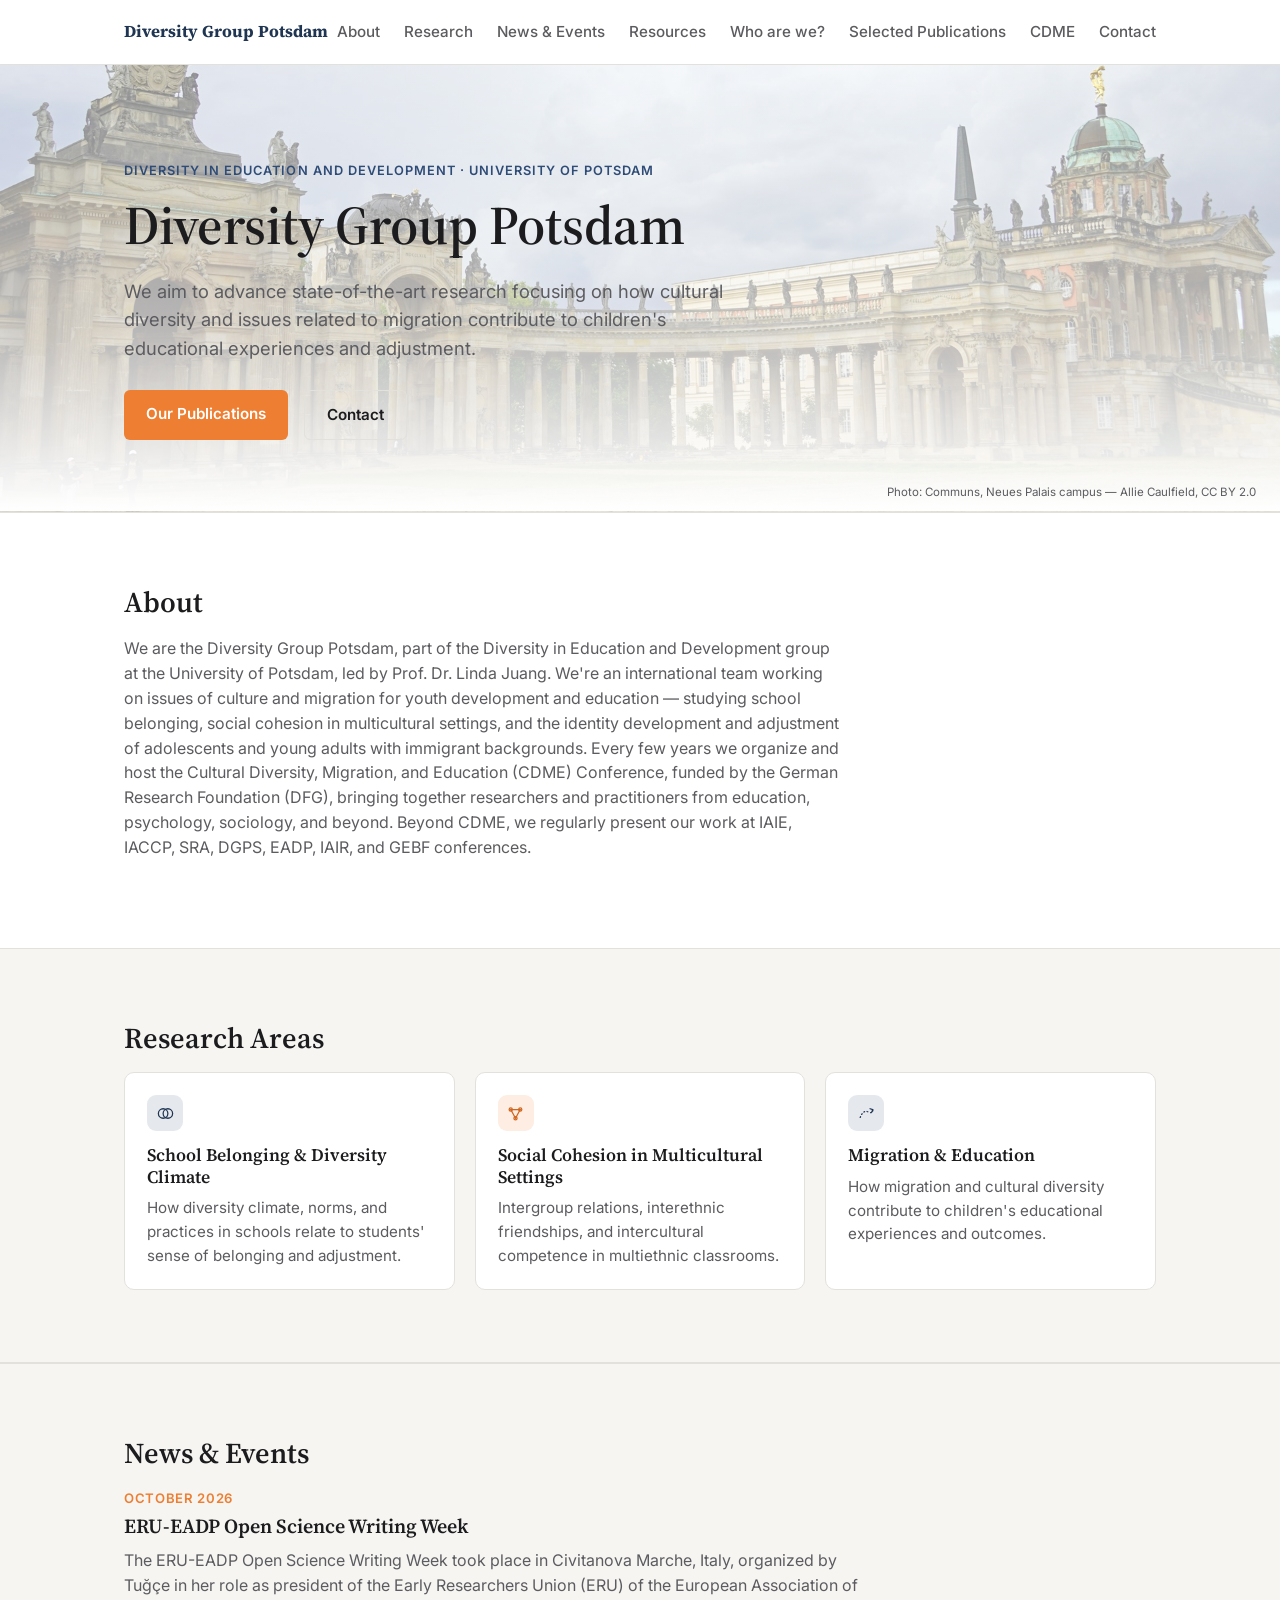
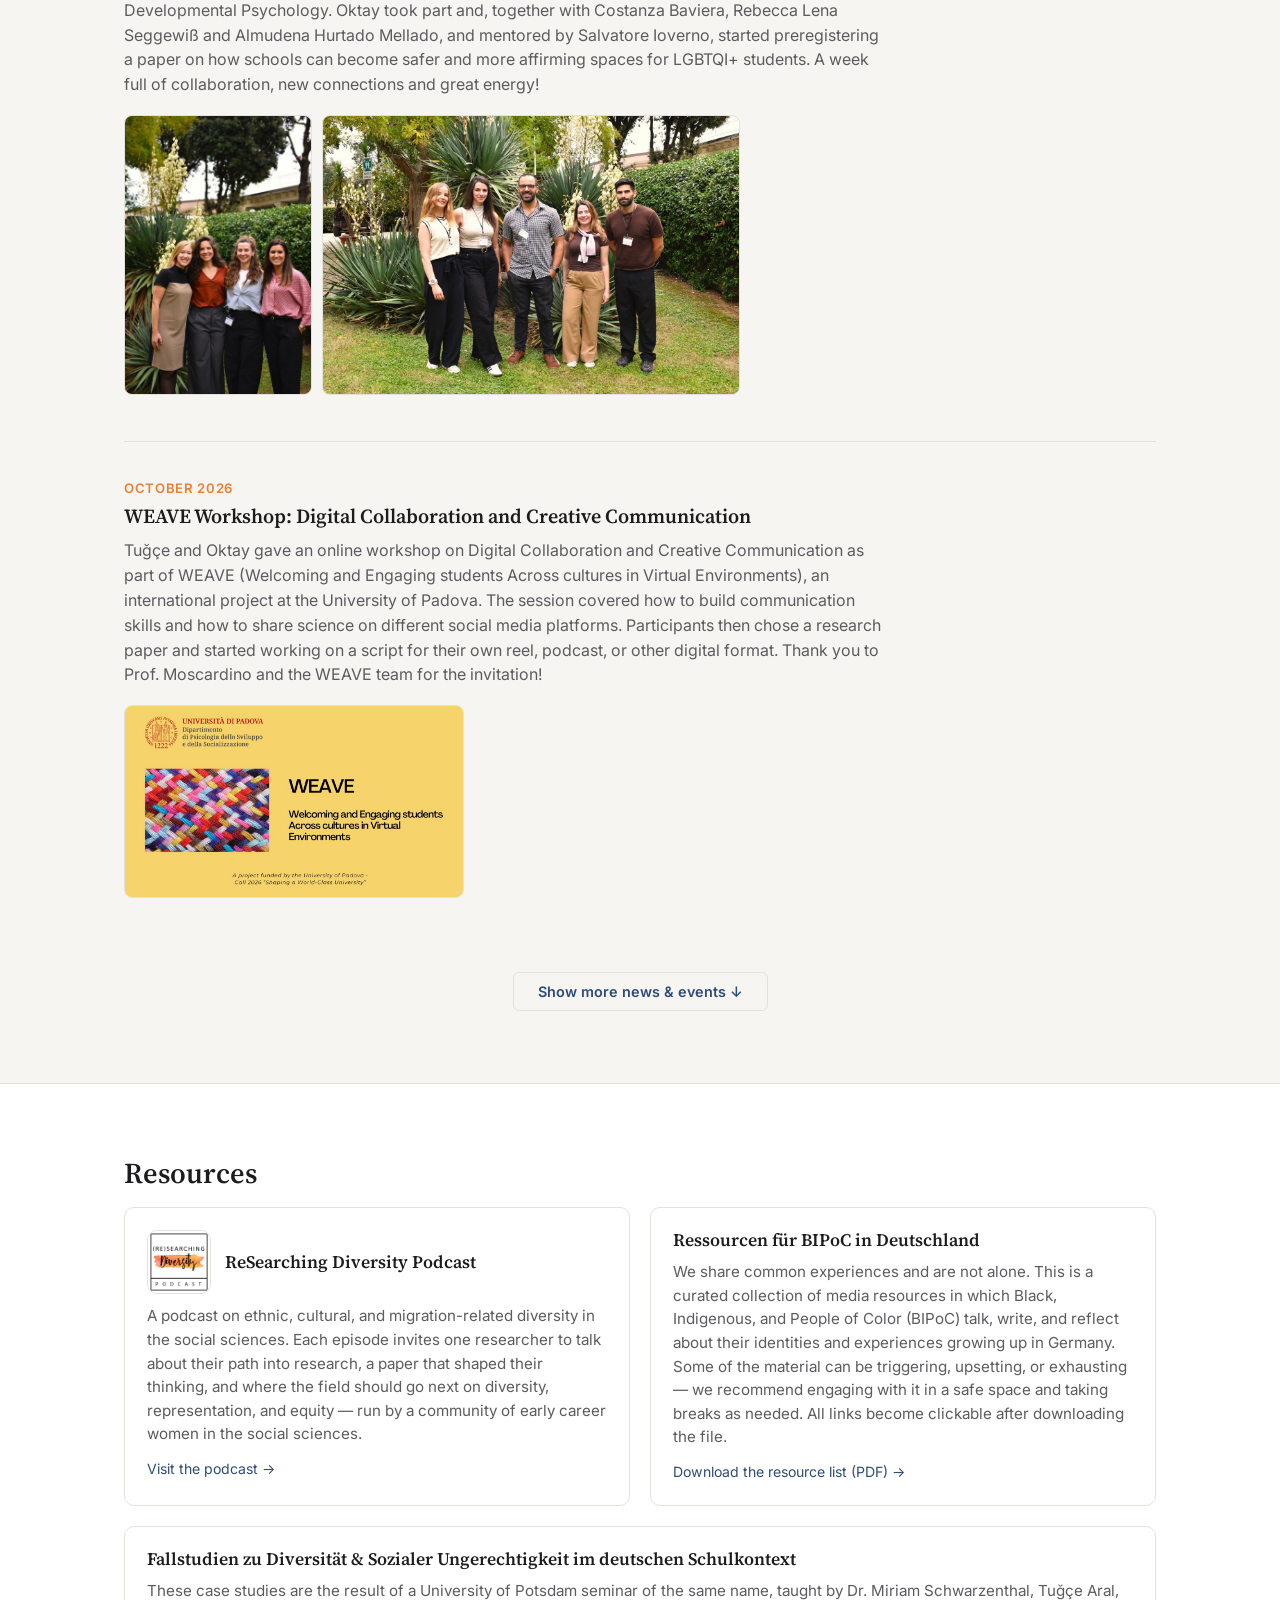
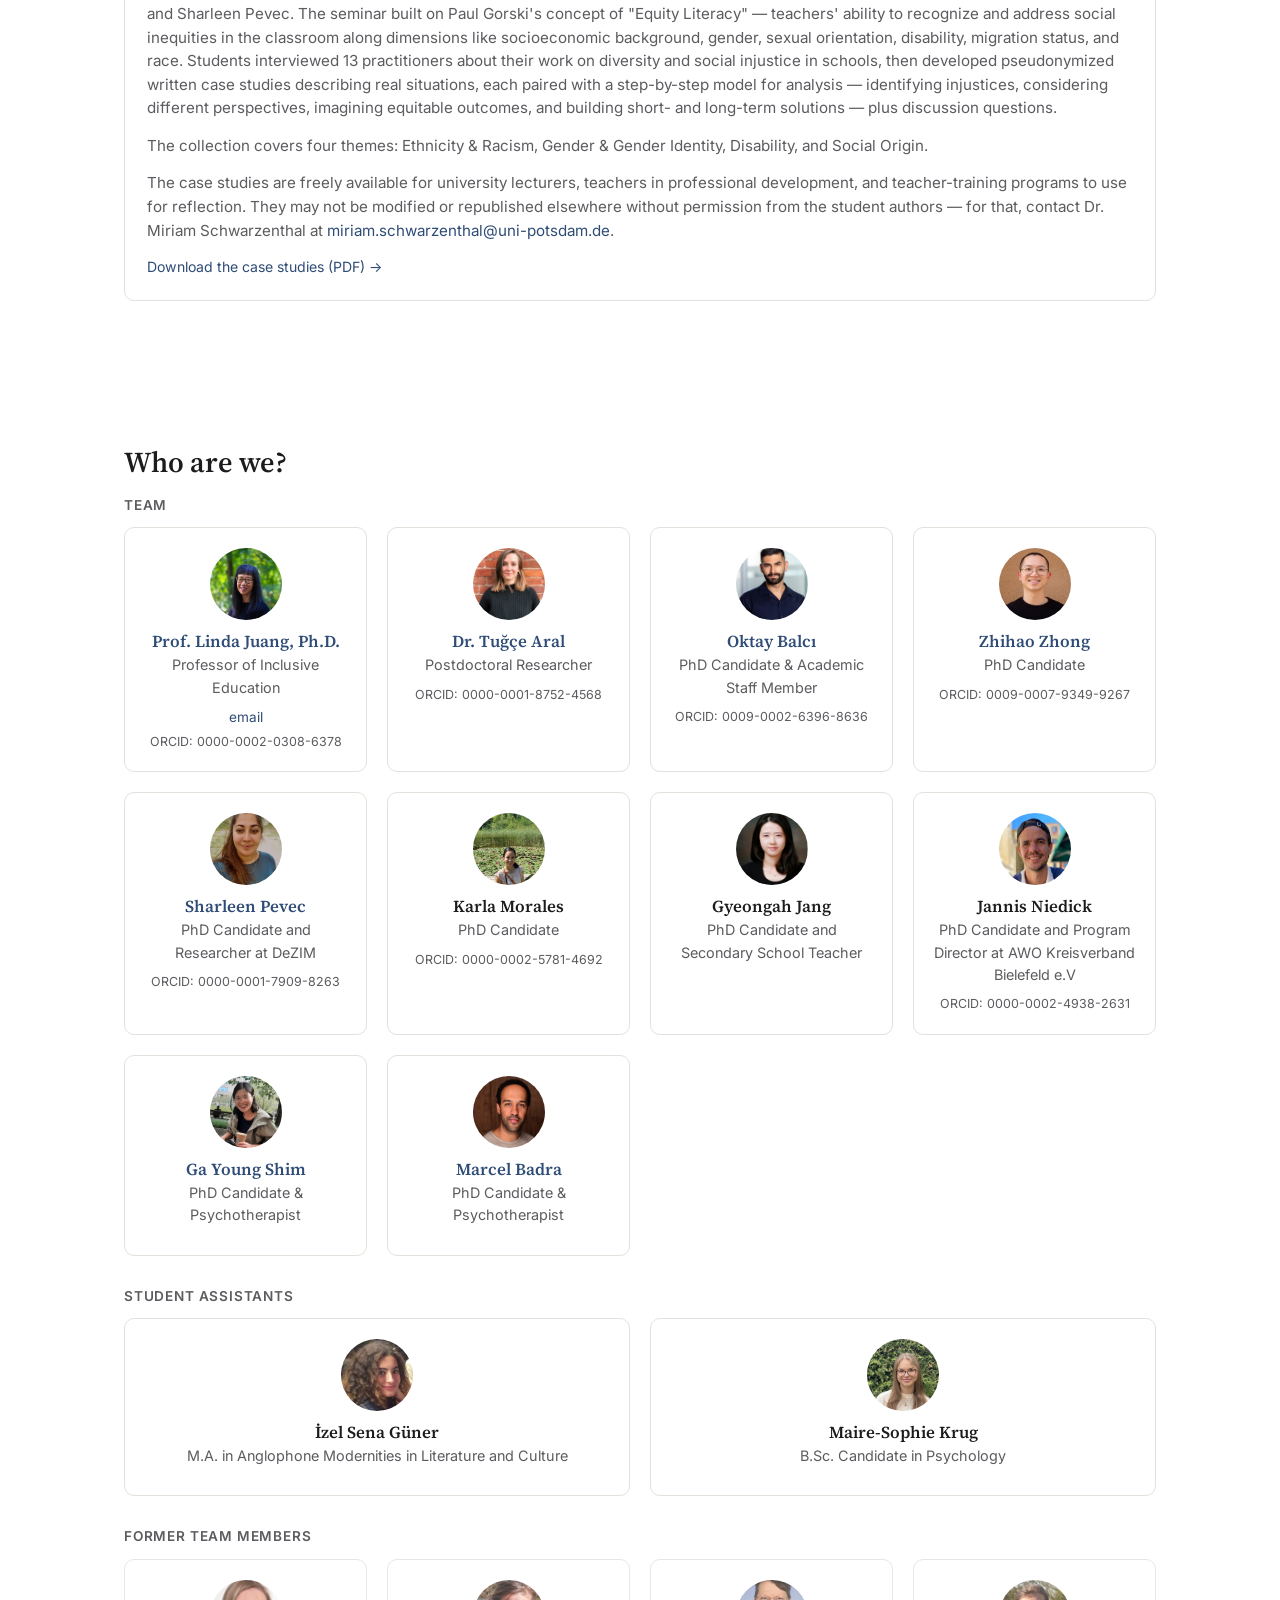
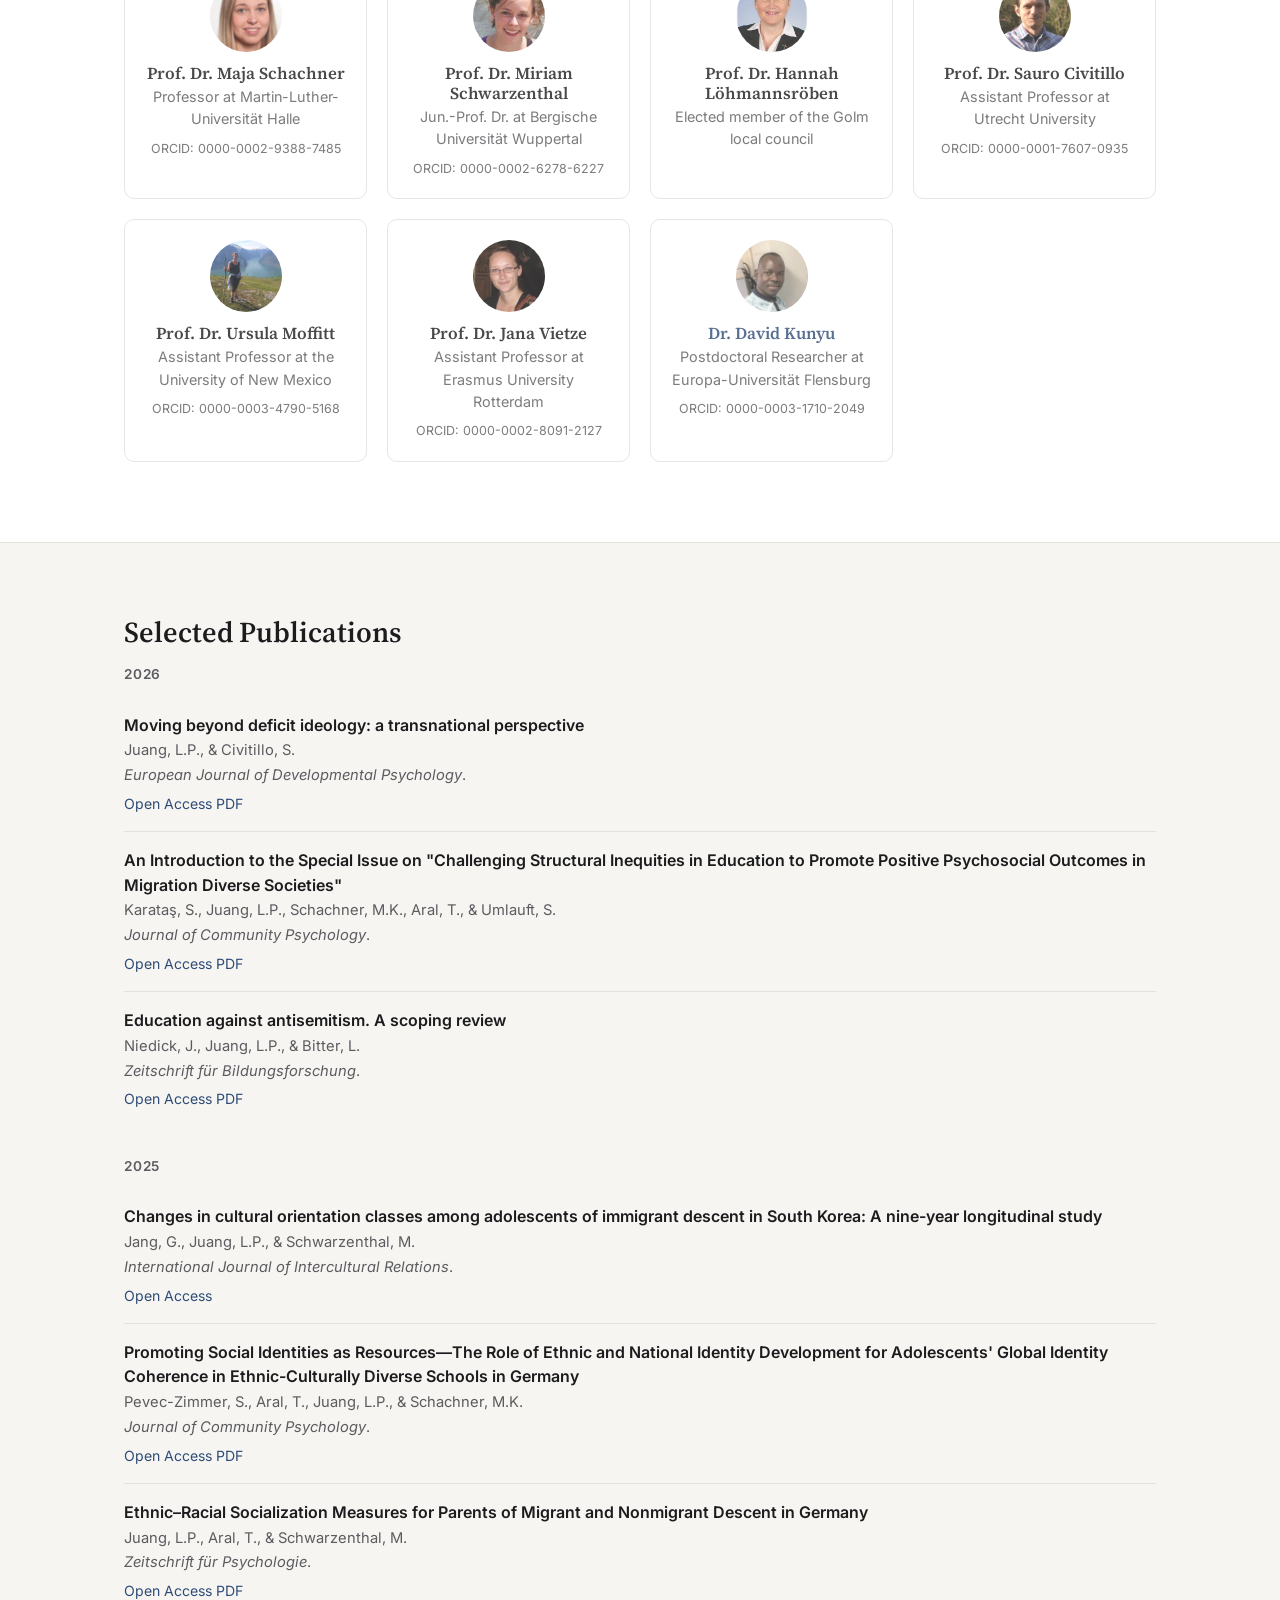
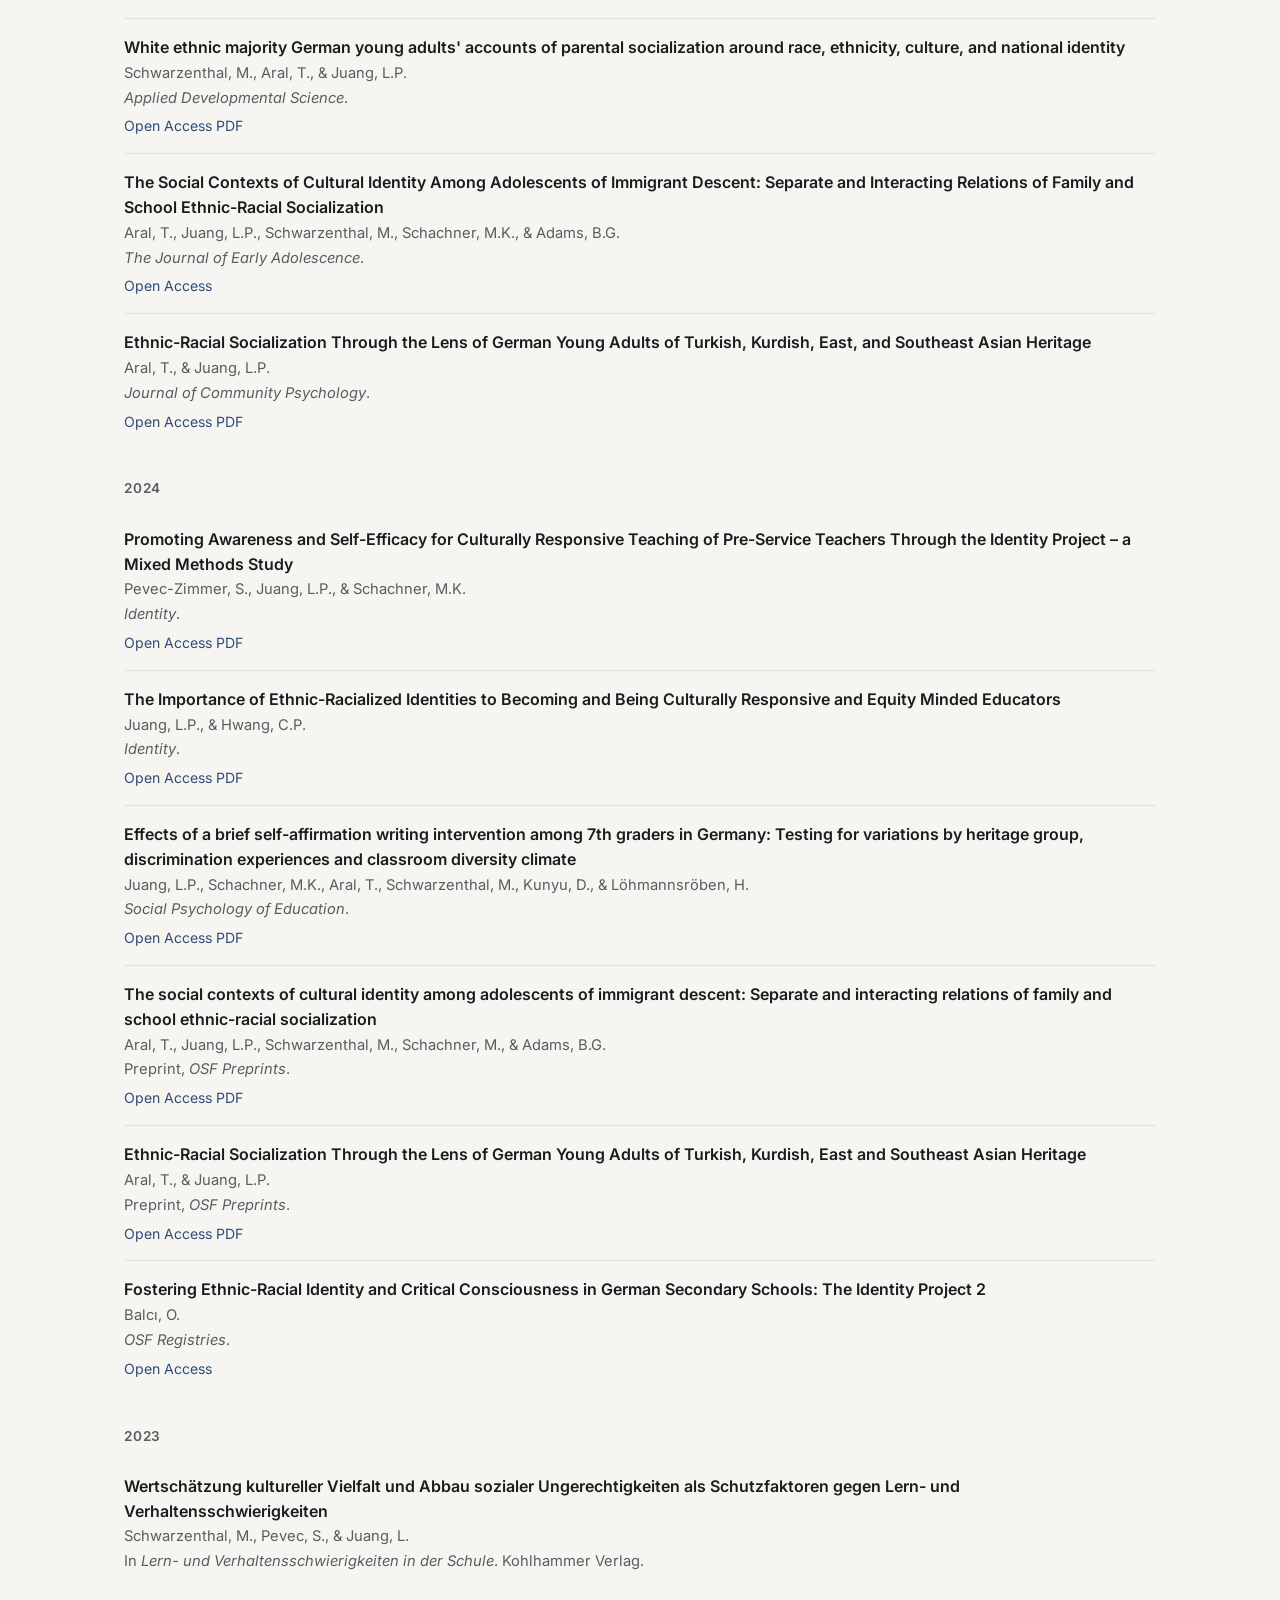
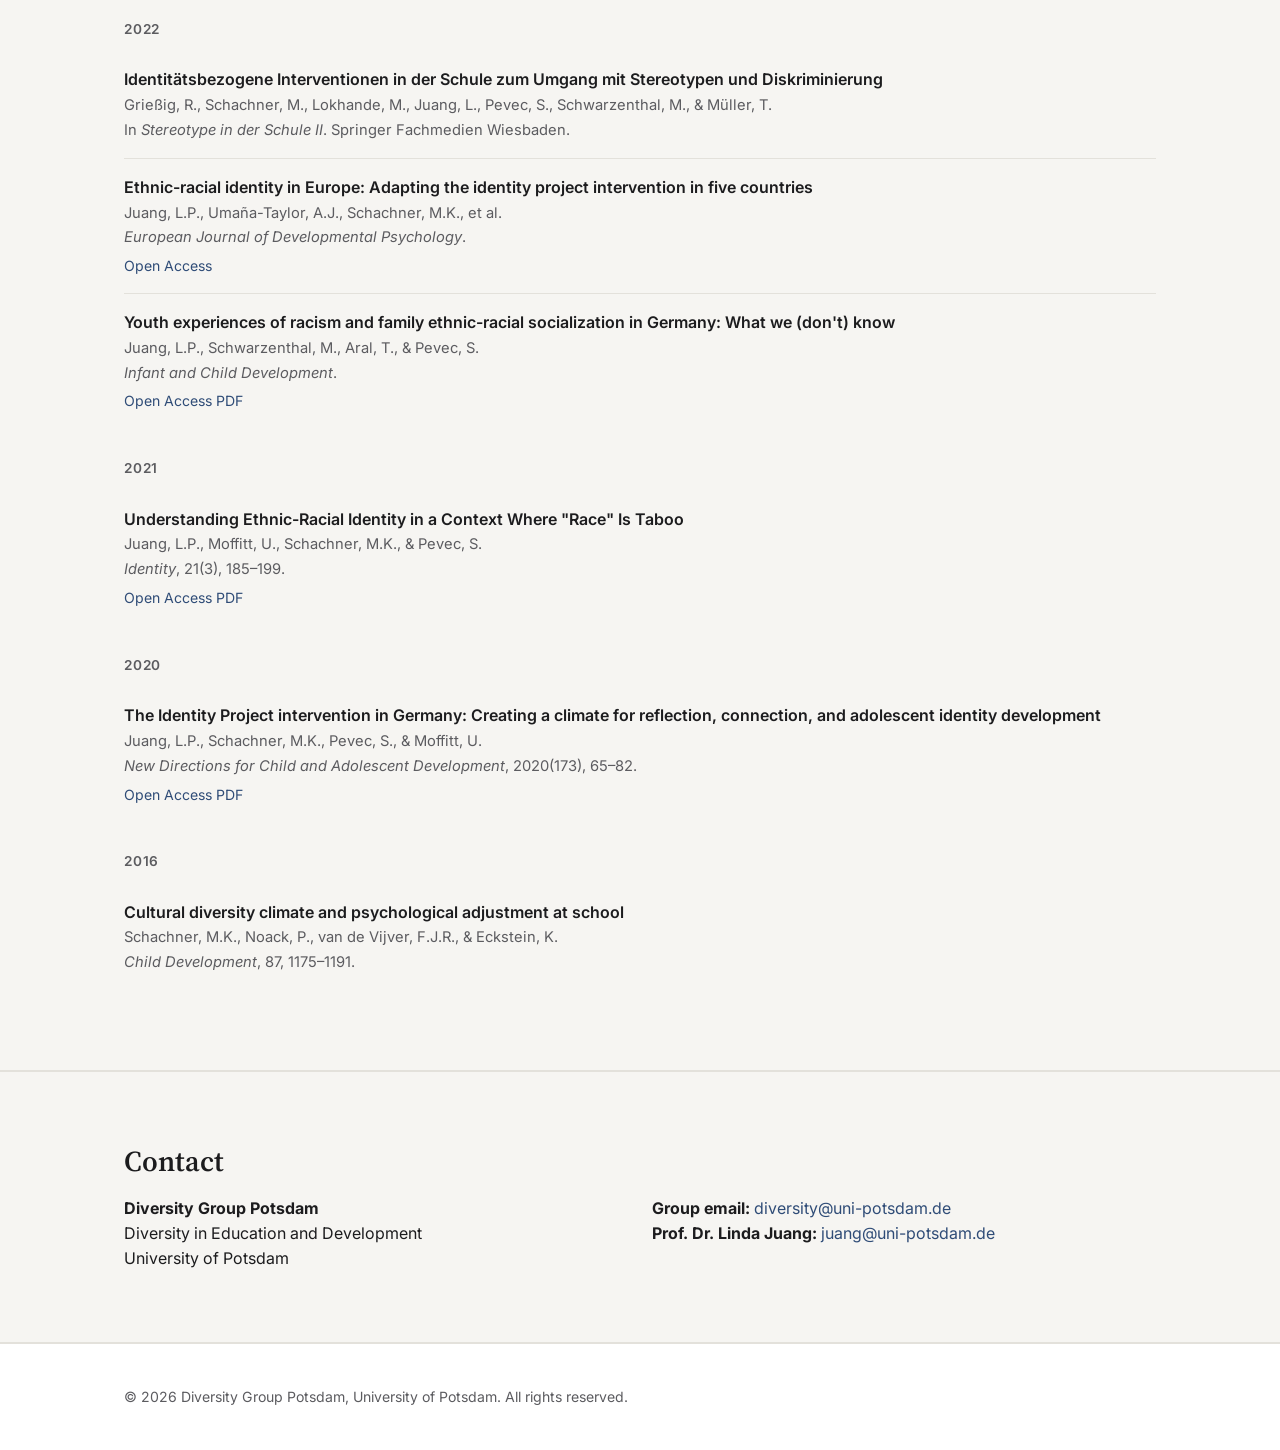
==== commit c2fb4d0f: "Add additional roles for Sharleen Pevec and Jannis Niedick Co-Authored-By: Claude Sonnet 5 <noreply@" ====
--- a/index.html
+++ b/index.html
@@ -537,7 +537,7 @@
         <article class="person-card">
           <img class="avatar" src="assets/img/people/sharleen-pevec.jpg" alt="Sharleen Pevec">
           <h4><a href="https://www.dezim-institut.de/mitarbeitende/sharleen-pevec-zimmer/">Sharleen Pevec</a></h4>
-          <p class="role">PhD Candidate</p>
+          <p class="role">PhD Candidate and Researcher at DeZIM</p>
           <p class="orcid"><a href="https://orcid.org/0000-0001-7909-8263">ORCID: 0000-0001-7909-8263</a></p>
         </article>
         <article class="person-card">
@@ -554,7 +554,7 @@
         <article class="person-card">
           <img class="avatar" src="assets/img/people/jannis-niedick.jpg" alt="Jannis Niedick">
           <h4>Jannis Niedick</h4>
-          <p class="role">PhD Candidate &amp; Research Associate</p>
+          <p class="role">PhD Candidate and Program Director at AWO Kreisverband Bielefeld e.V</p>
           <p class="orcid"><a href="https://orcid.org/0000-0002-4938-2631">ORCID: 0000-0002-4938-2631</a></p>
         </article>
         <article class="person-card">
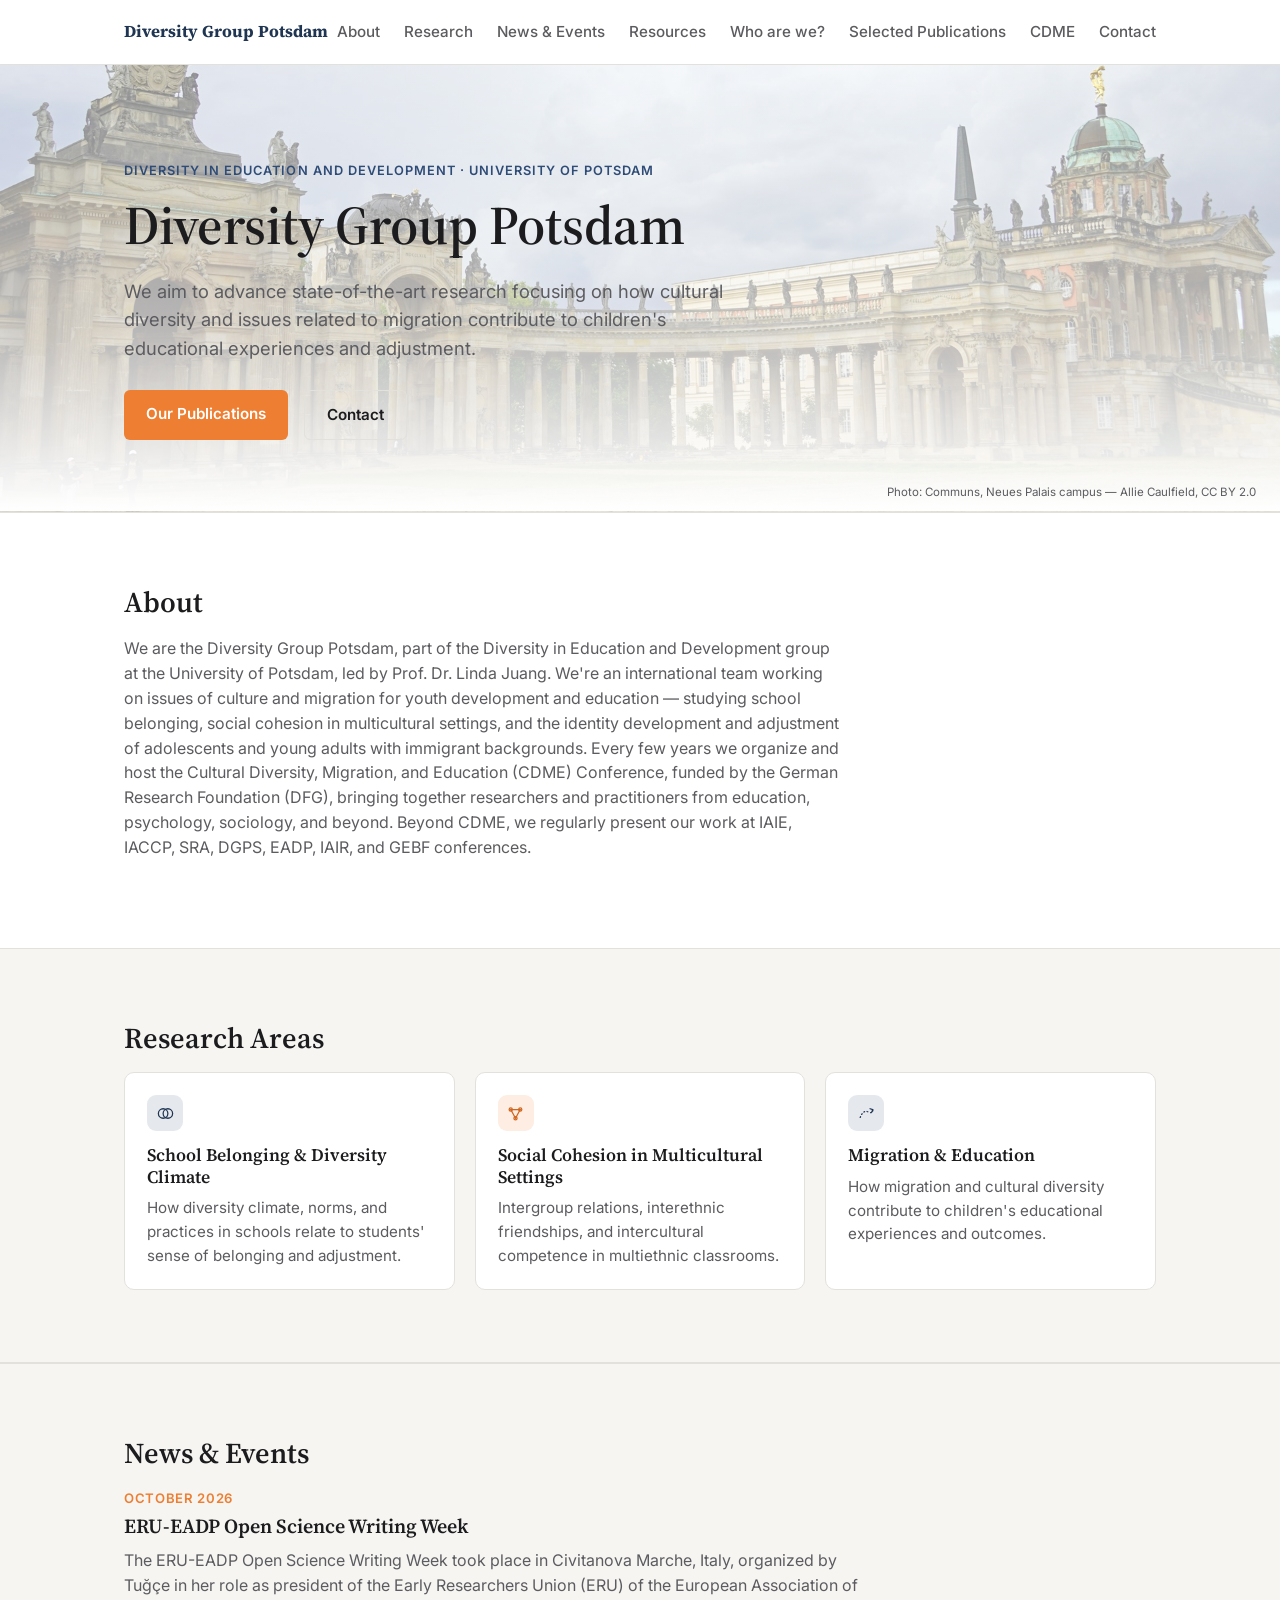
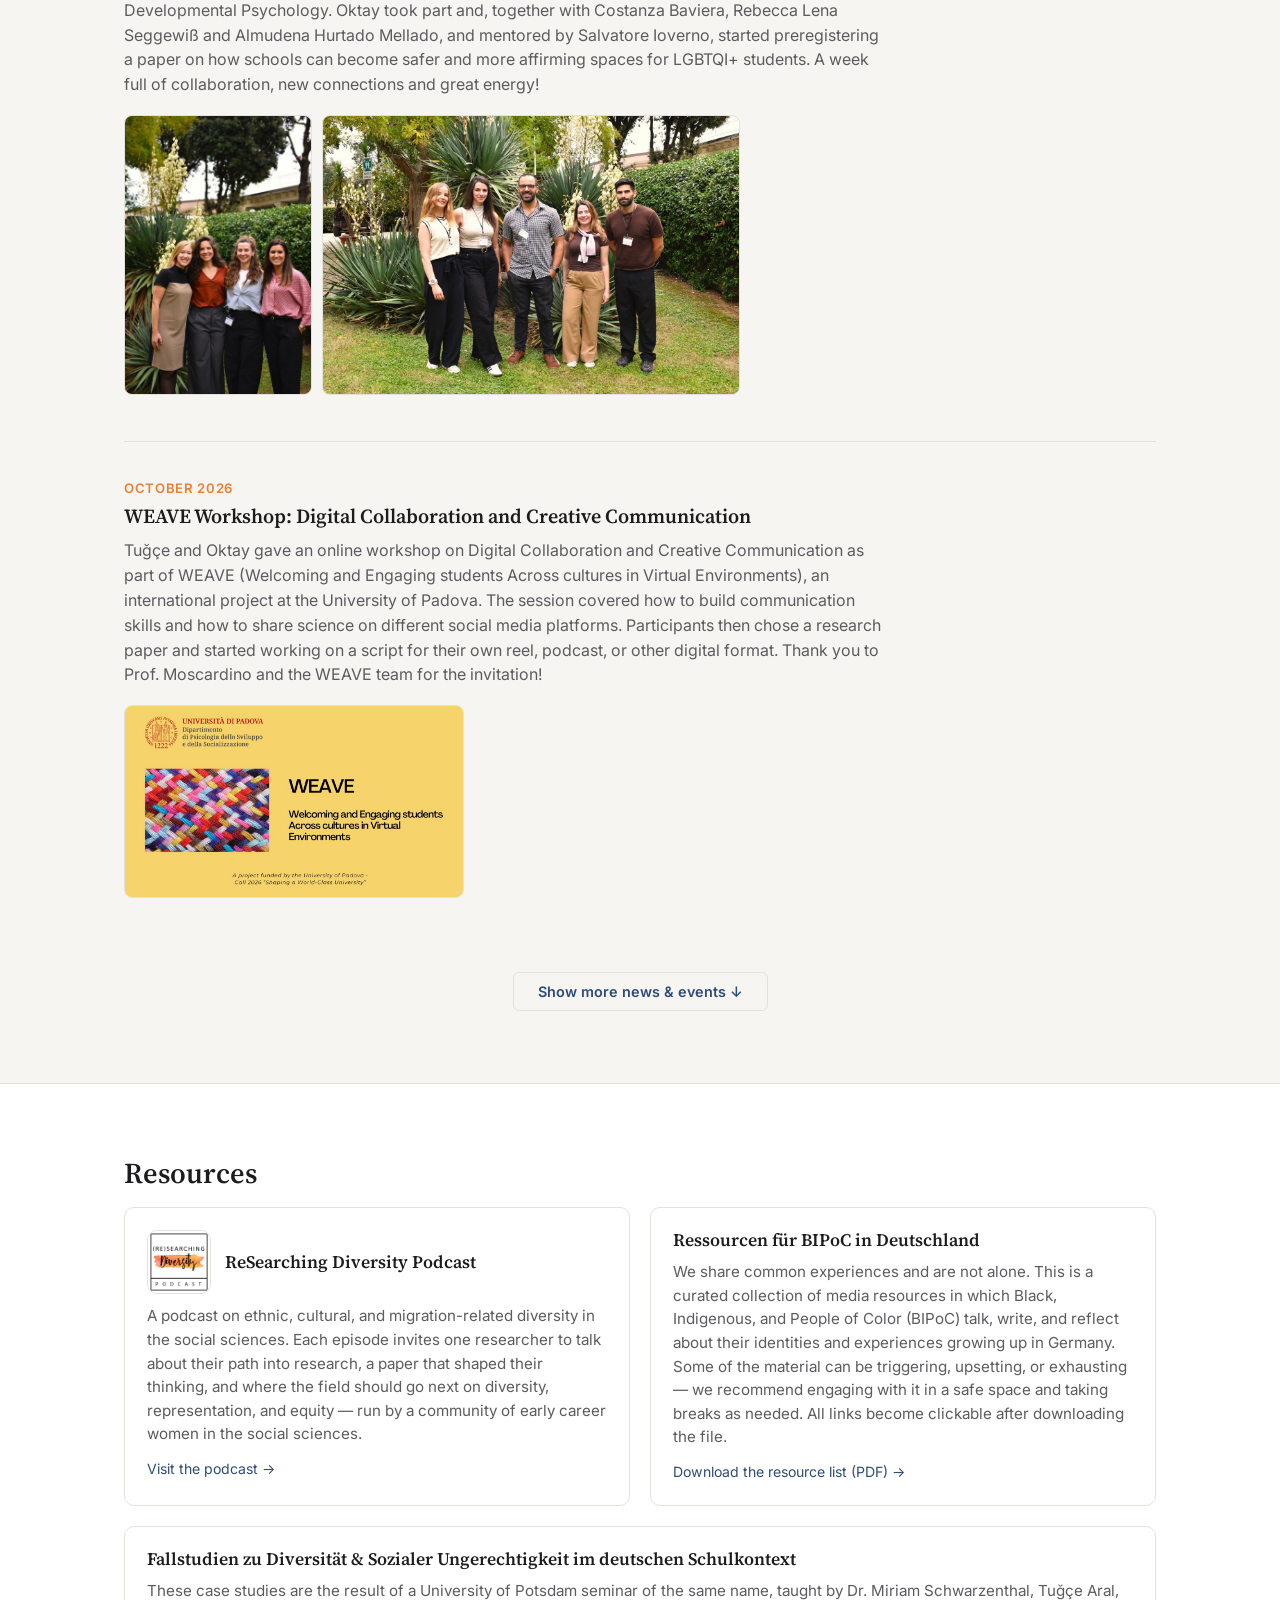
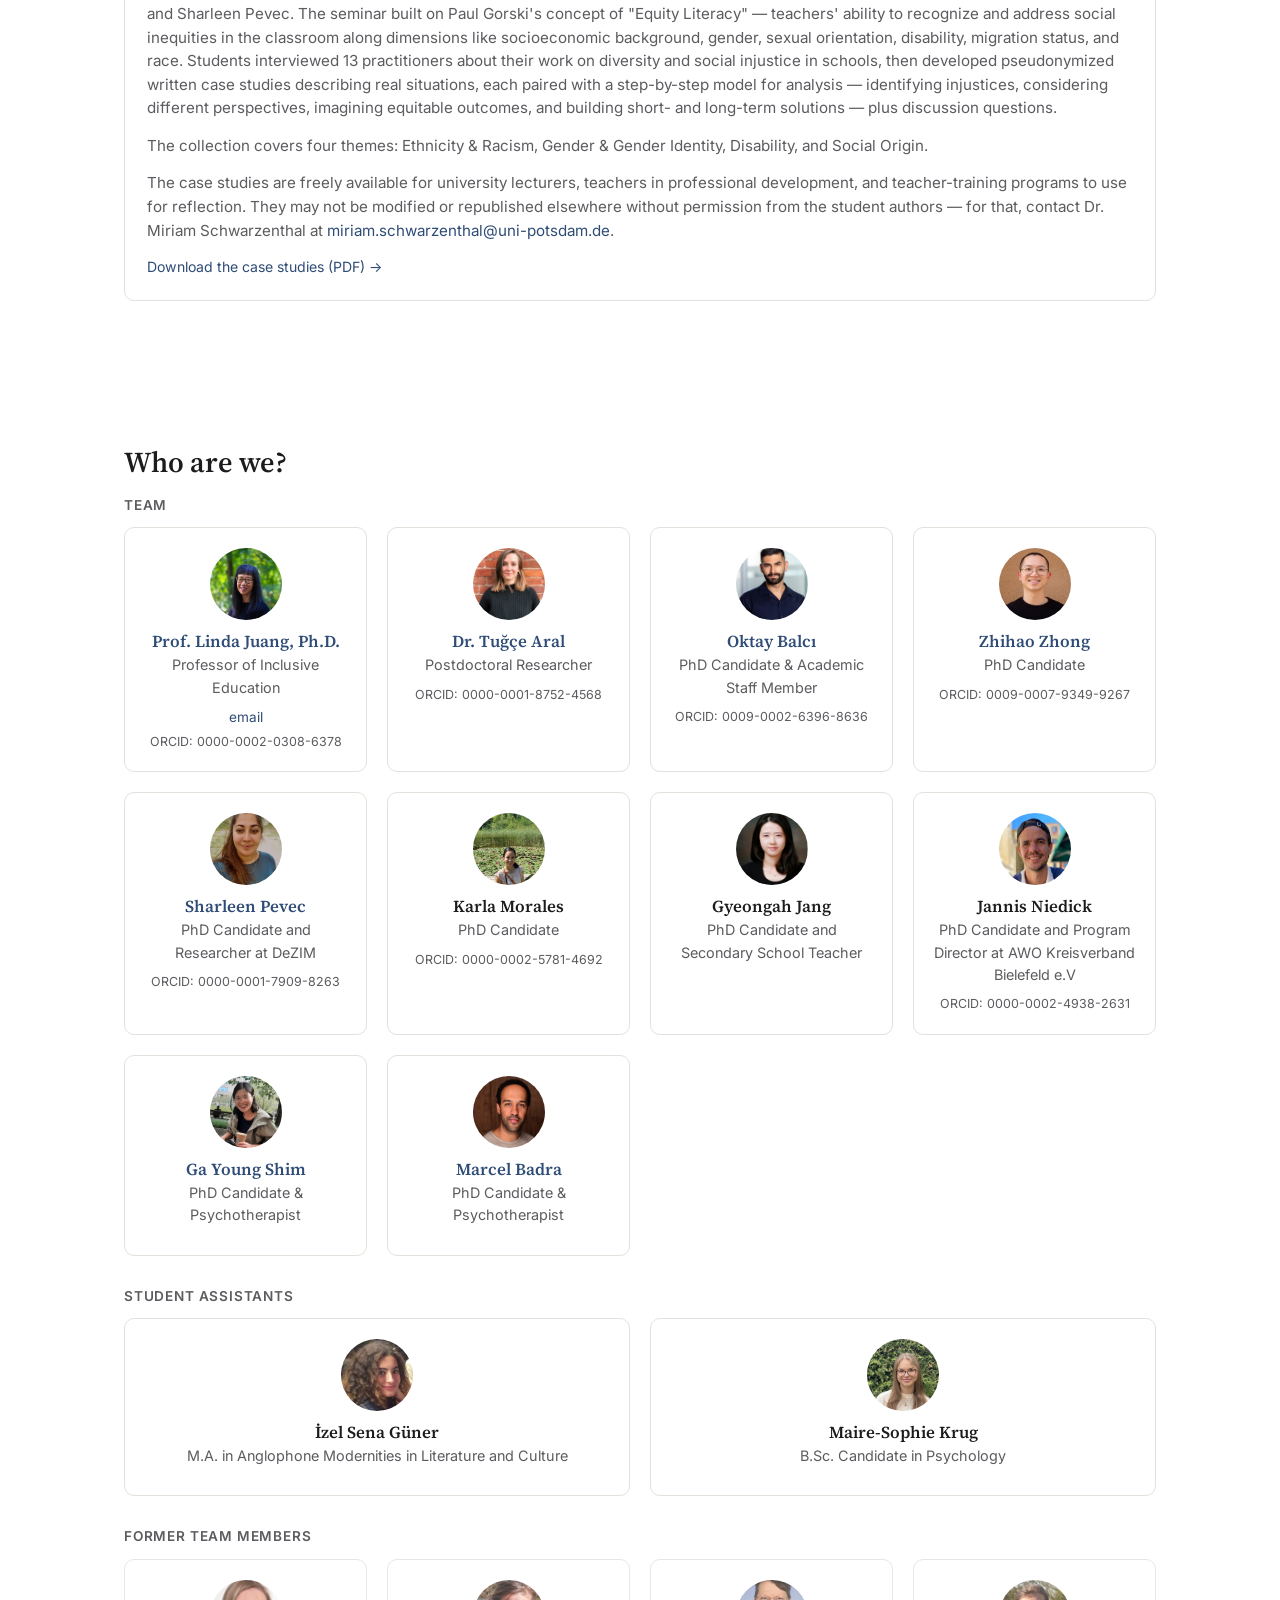
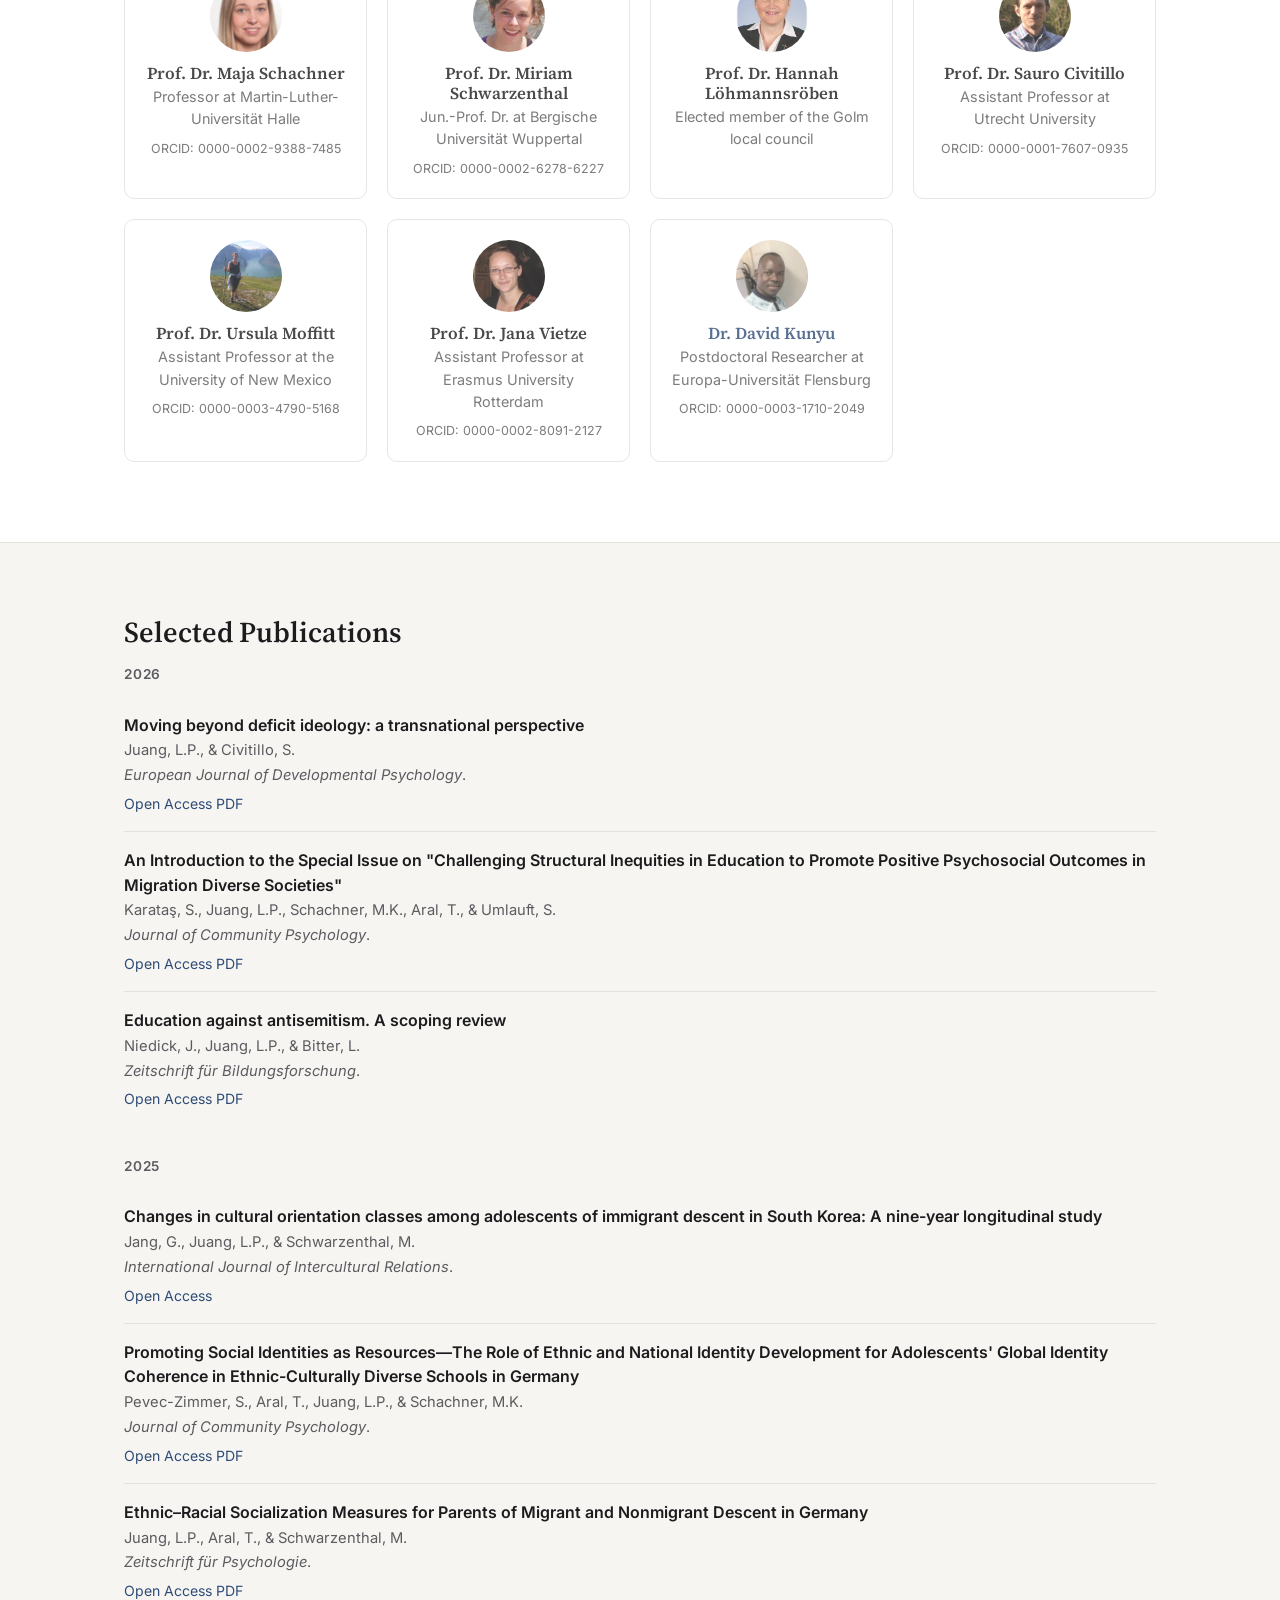
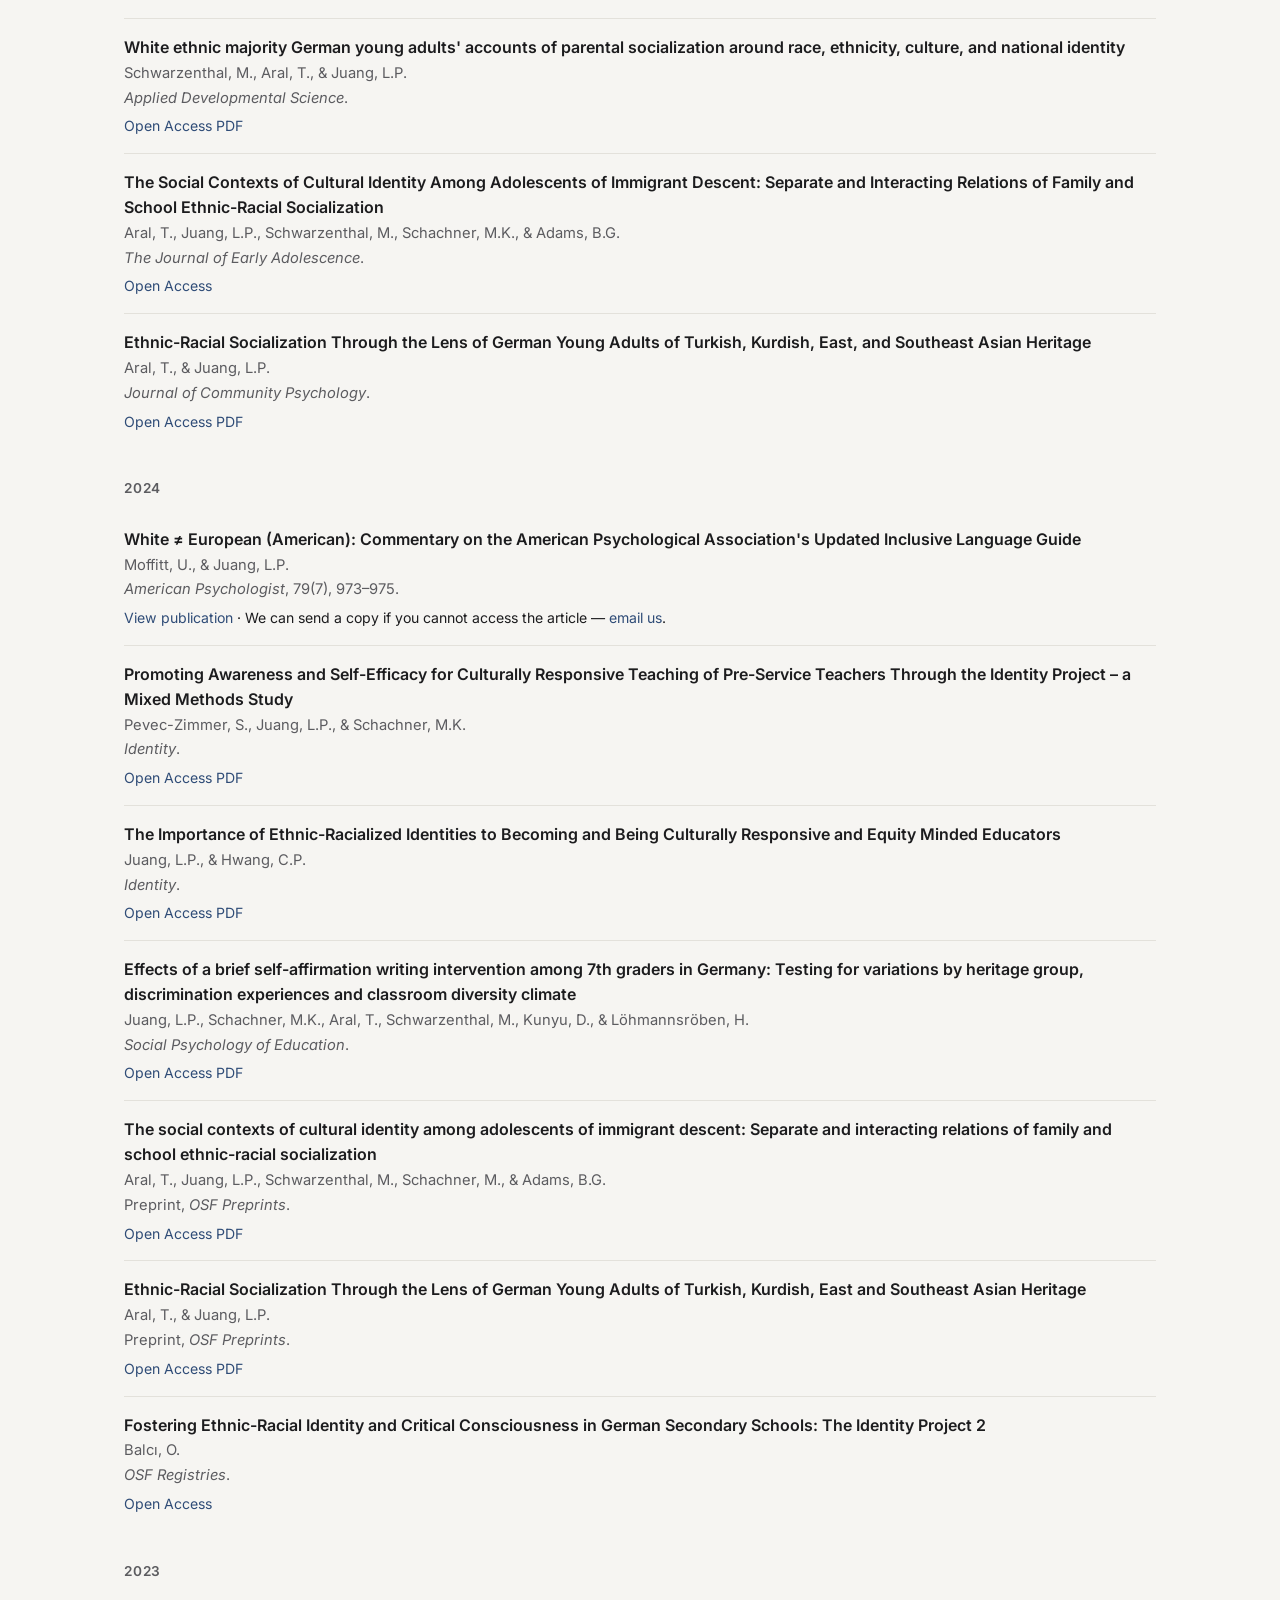
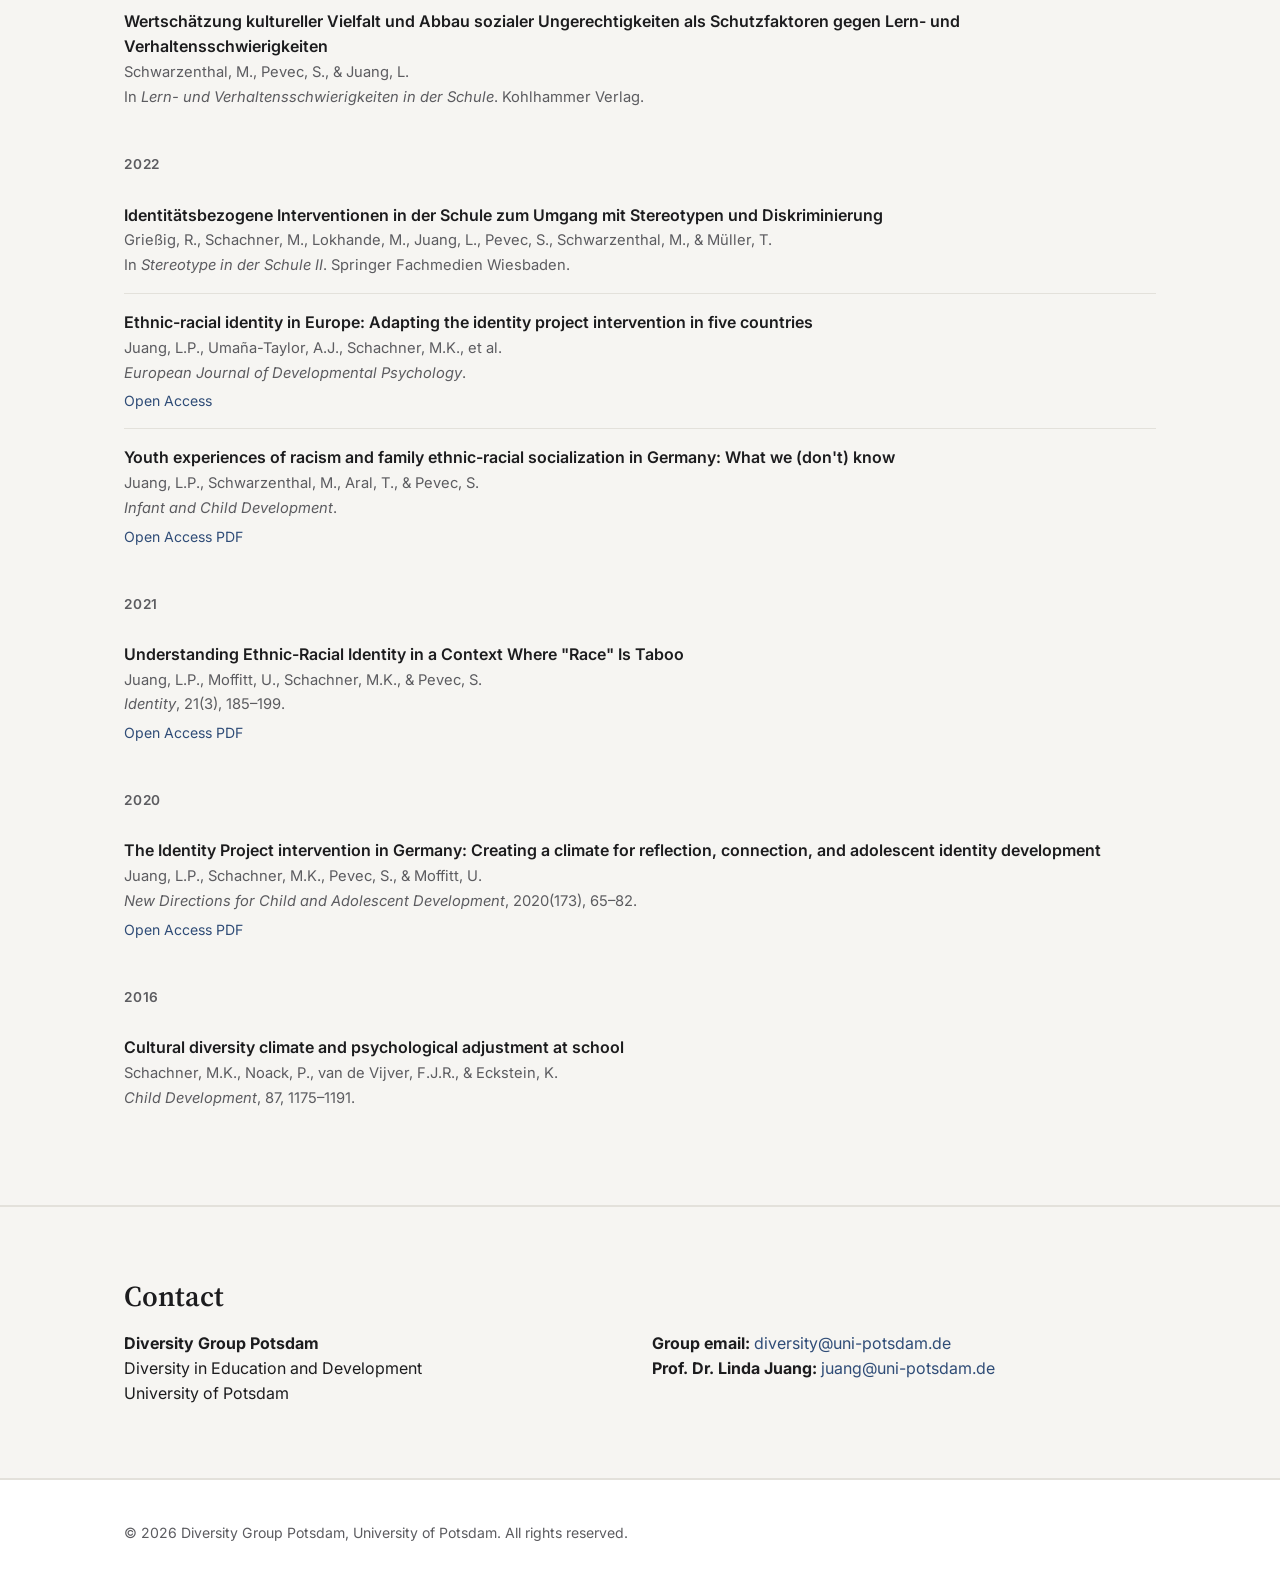
==== commit d4ab20a4: "Add Moffitt & Juang (2024) to Selected Publications Non-open-access, so linked to the DOI instead of" ====
--- a/index.html
+++ b/index.html
@@ -699,6 +699,12 @@
       <h3 class="group-label">2024</h3>
       <ul class="pub-list">
         <li>
+          <span class="pub-title">White &ne; European (American): Commentary on the American Psychological Association's Updated Inclusive Language Guide</span>
+          <span class="pub-authors">Moffitt, U., &amp; Juang, L.P.</span>
+          <span class="pub-venue"><em>American Psychologist</em>, 79(7), 973&ndash;975.</span>
+          <span class="pub-links"><a href="https://doi.org/10.1037/amp0001353">View publication</a> &middot; We can send a copy if you cannot access the article &mdash; <a href="mailto:diversity@uni-potsdam.de">email us</a>.</span>
+        </li>
+        <li>
           <span class="pub-title">Promoting Awareness and Self-Efficacy for Culturally Responsive Teaching of Pre-Service Teachers Through the Identity Project – a Mixed Methods Study</span>
           <span class="pub-authors">Pevec-Zimmer, S., Juang, L.P., &amp; Schachner, M.K.</span>
           <span class="pub-venue"><em>Identity</em>.</span>
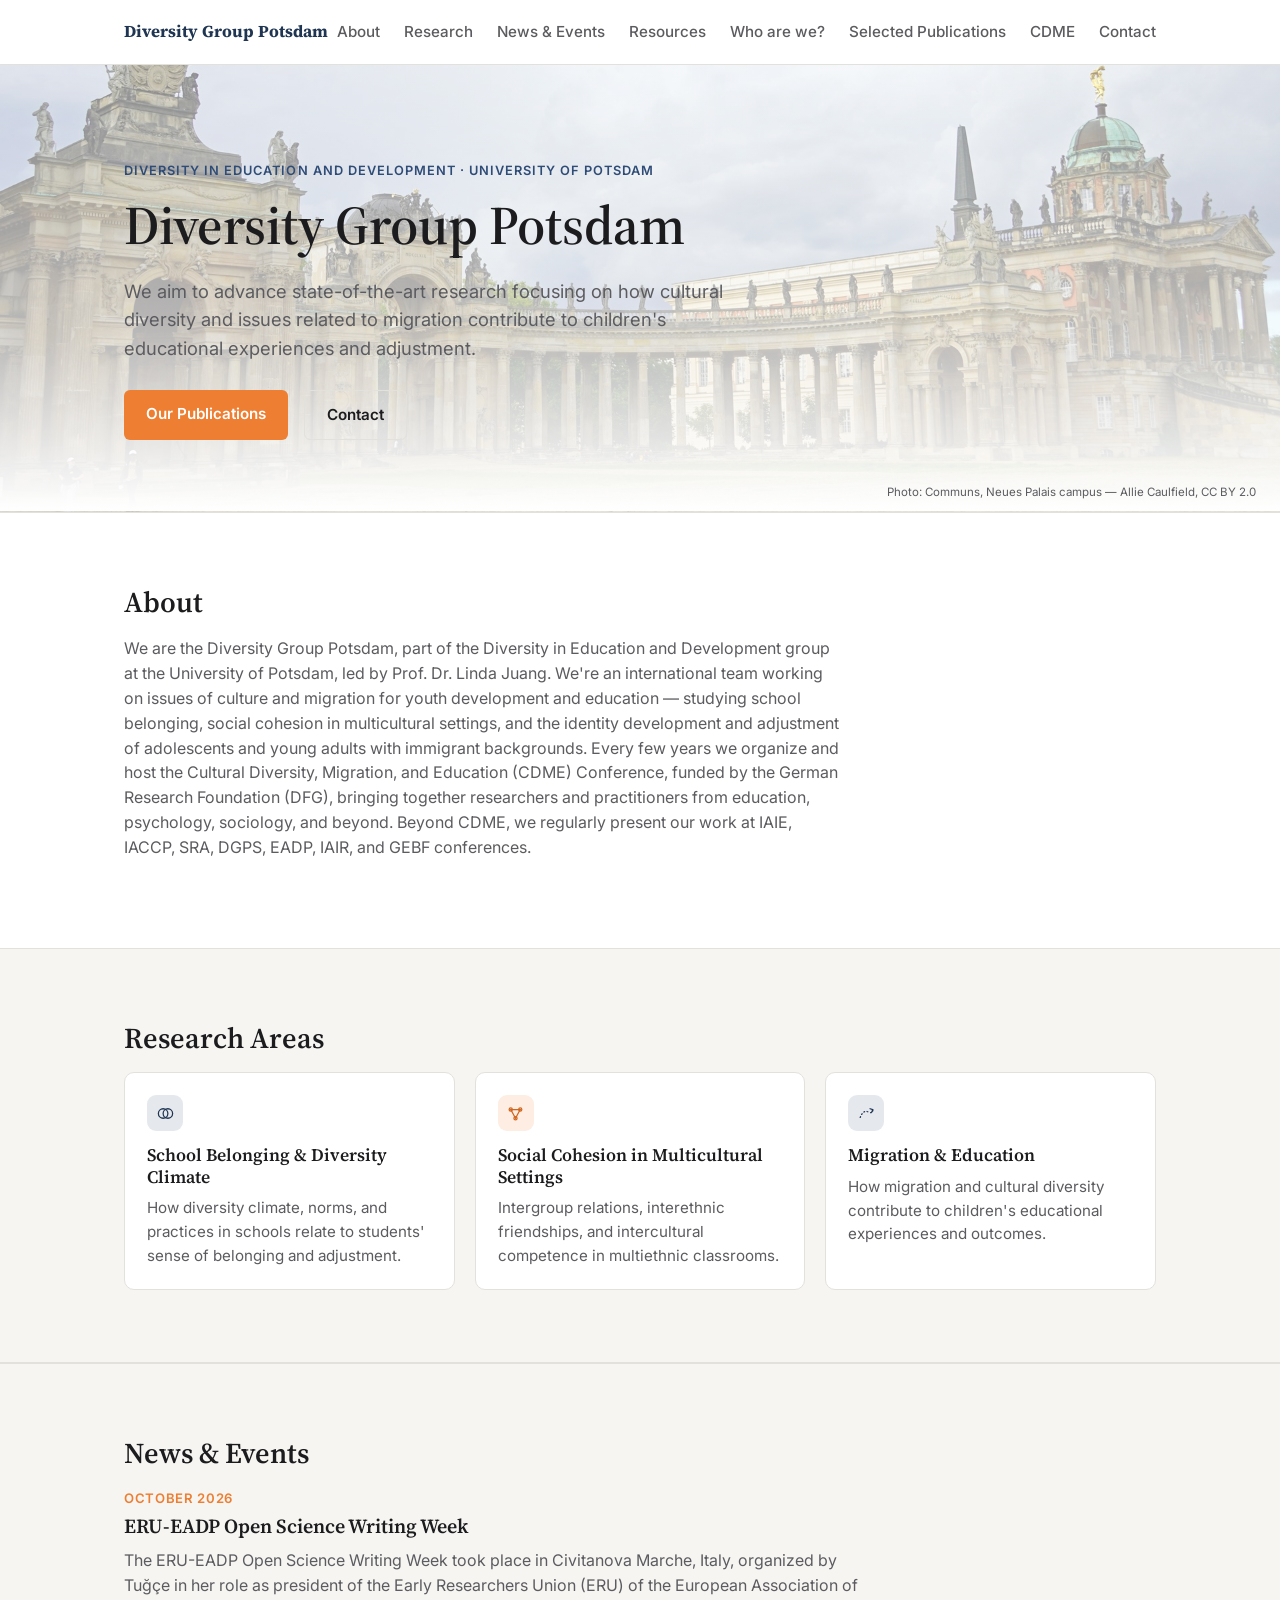
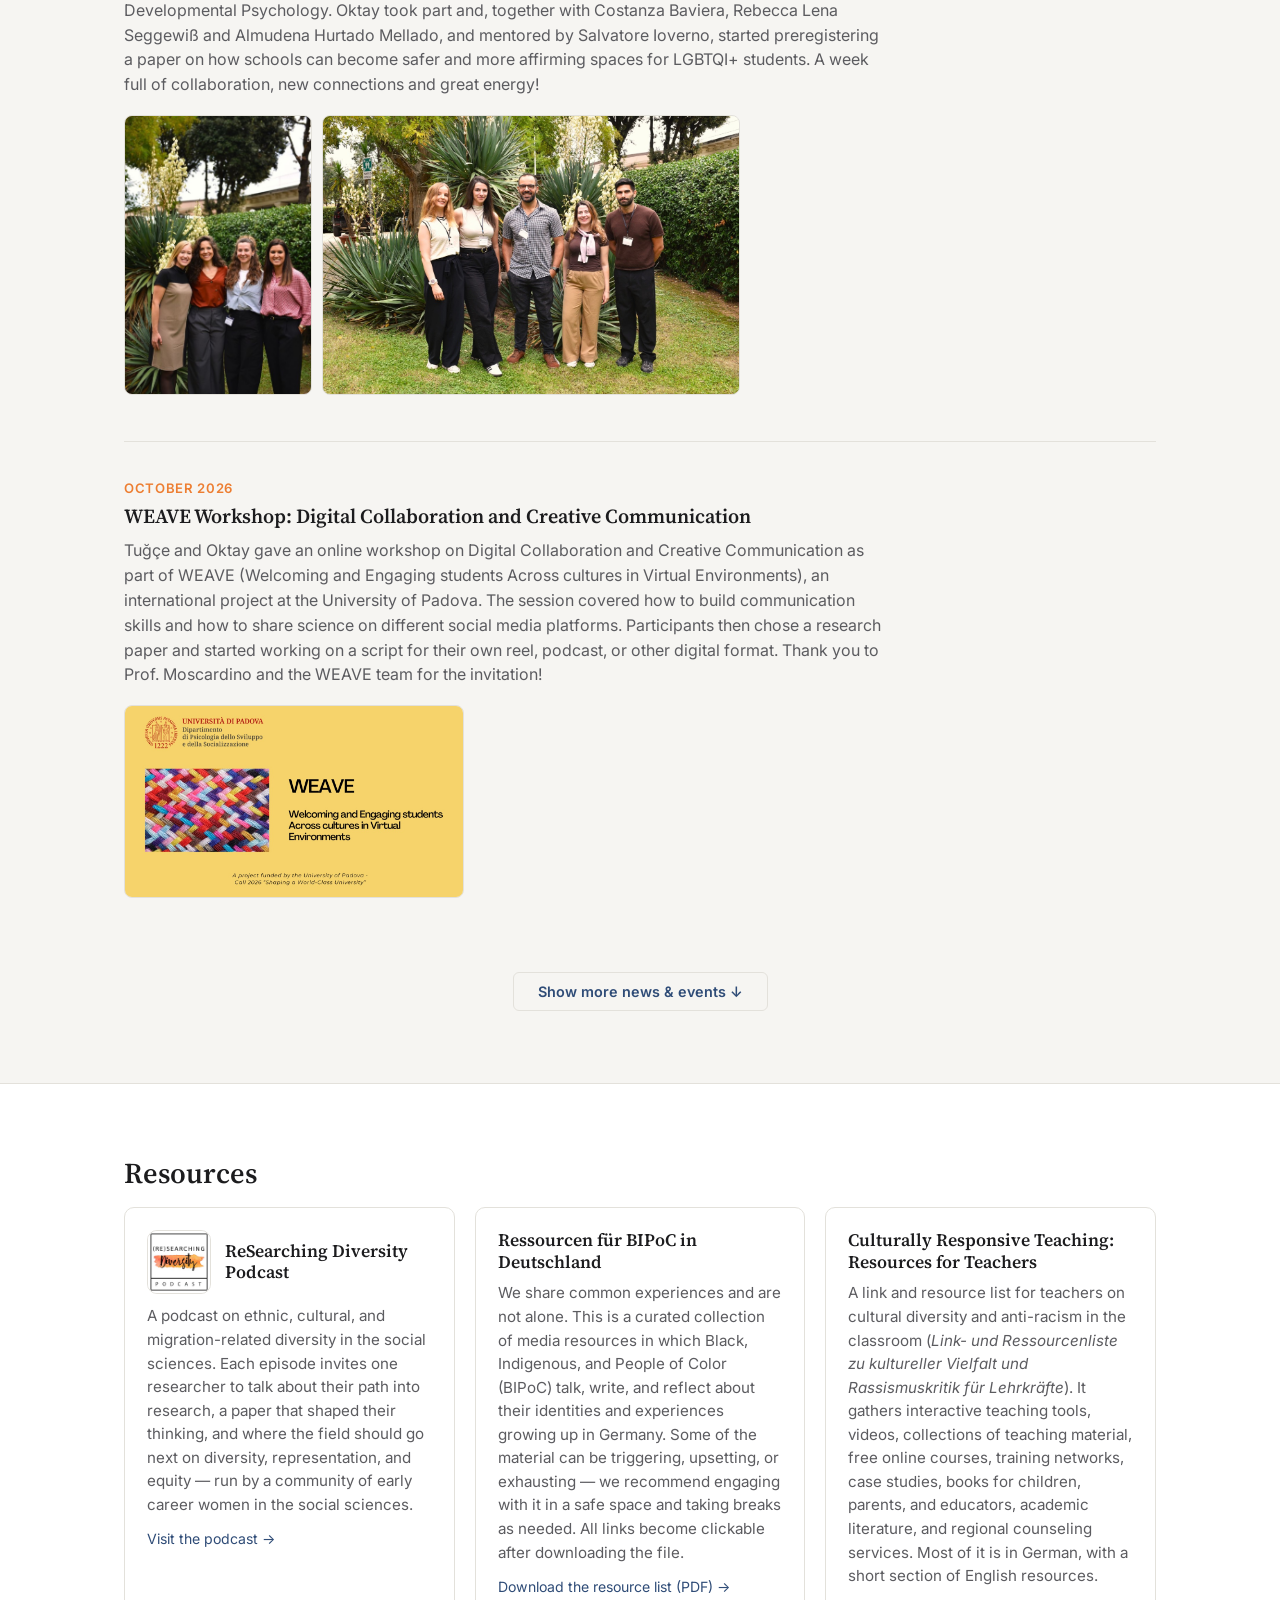
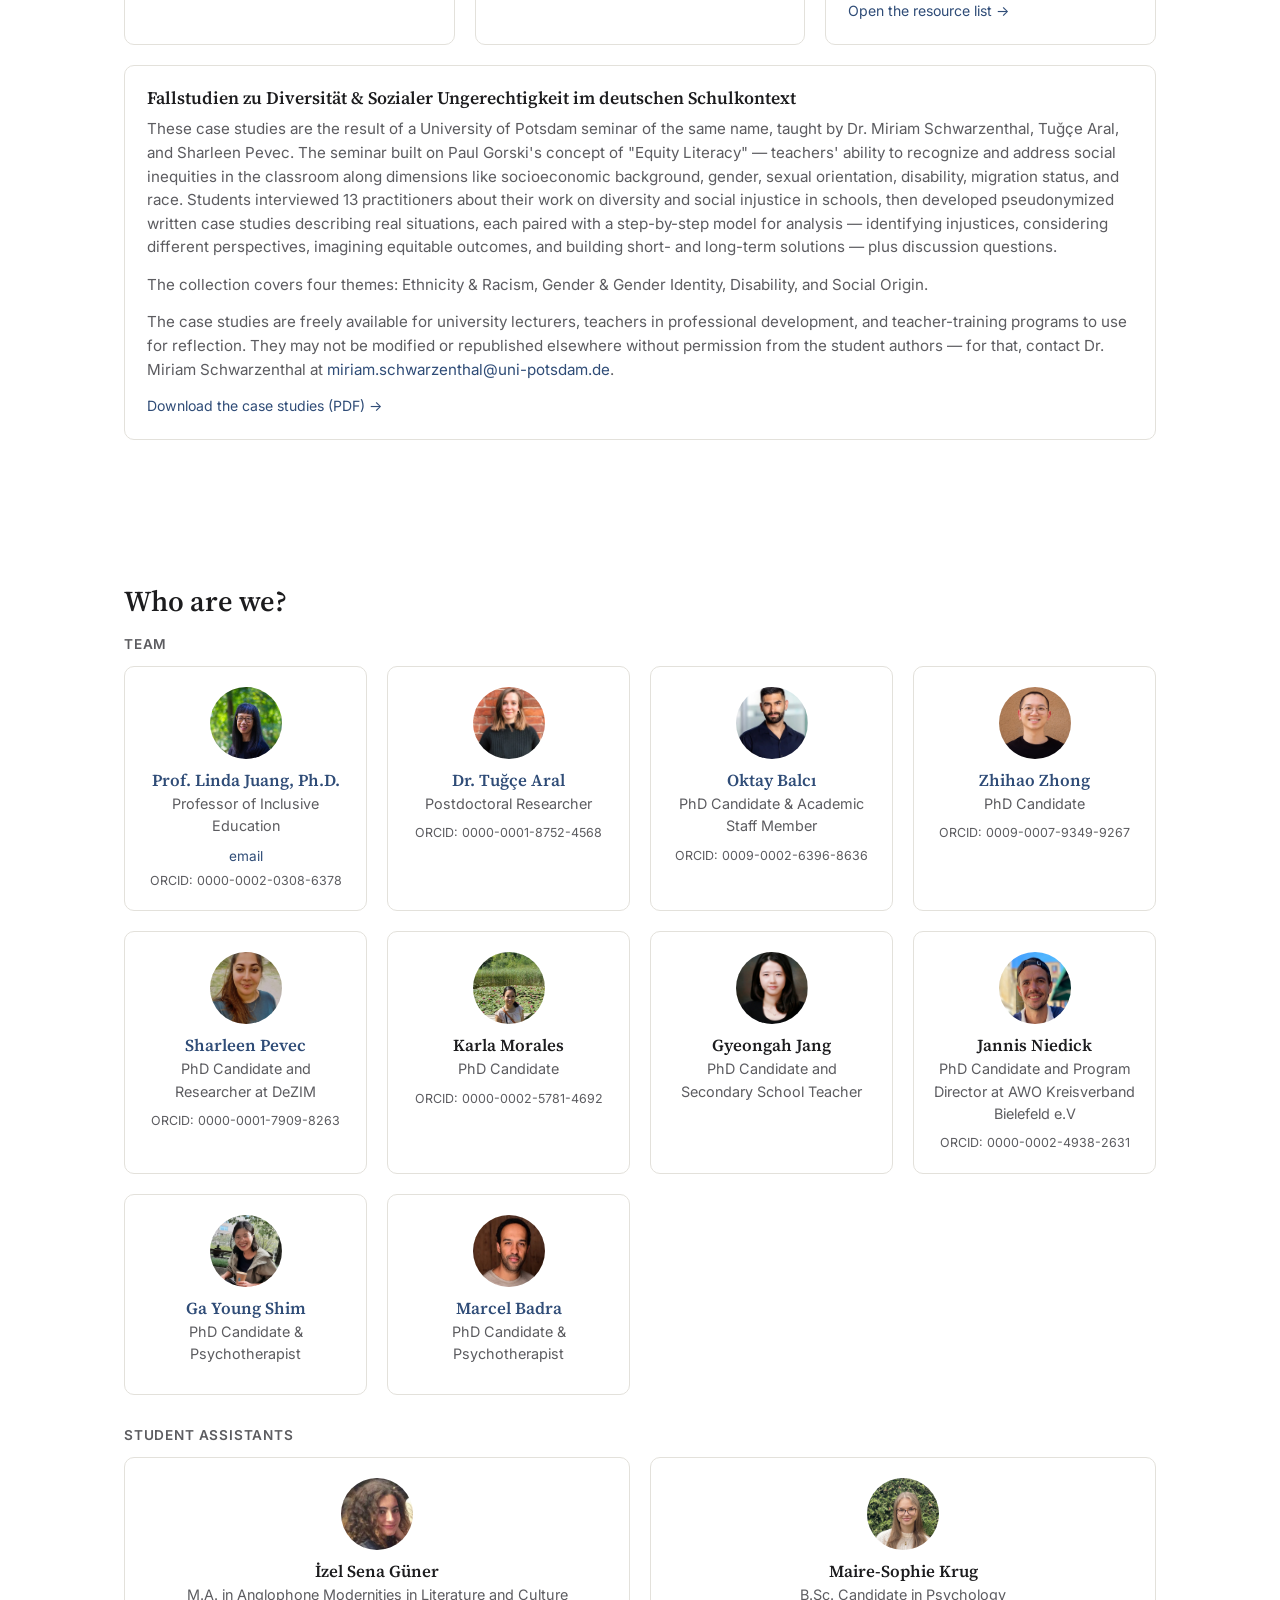
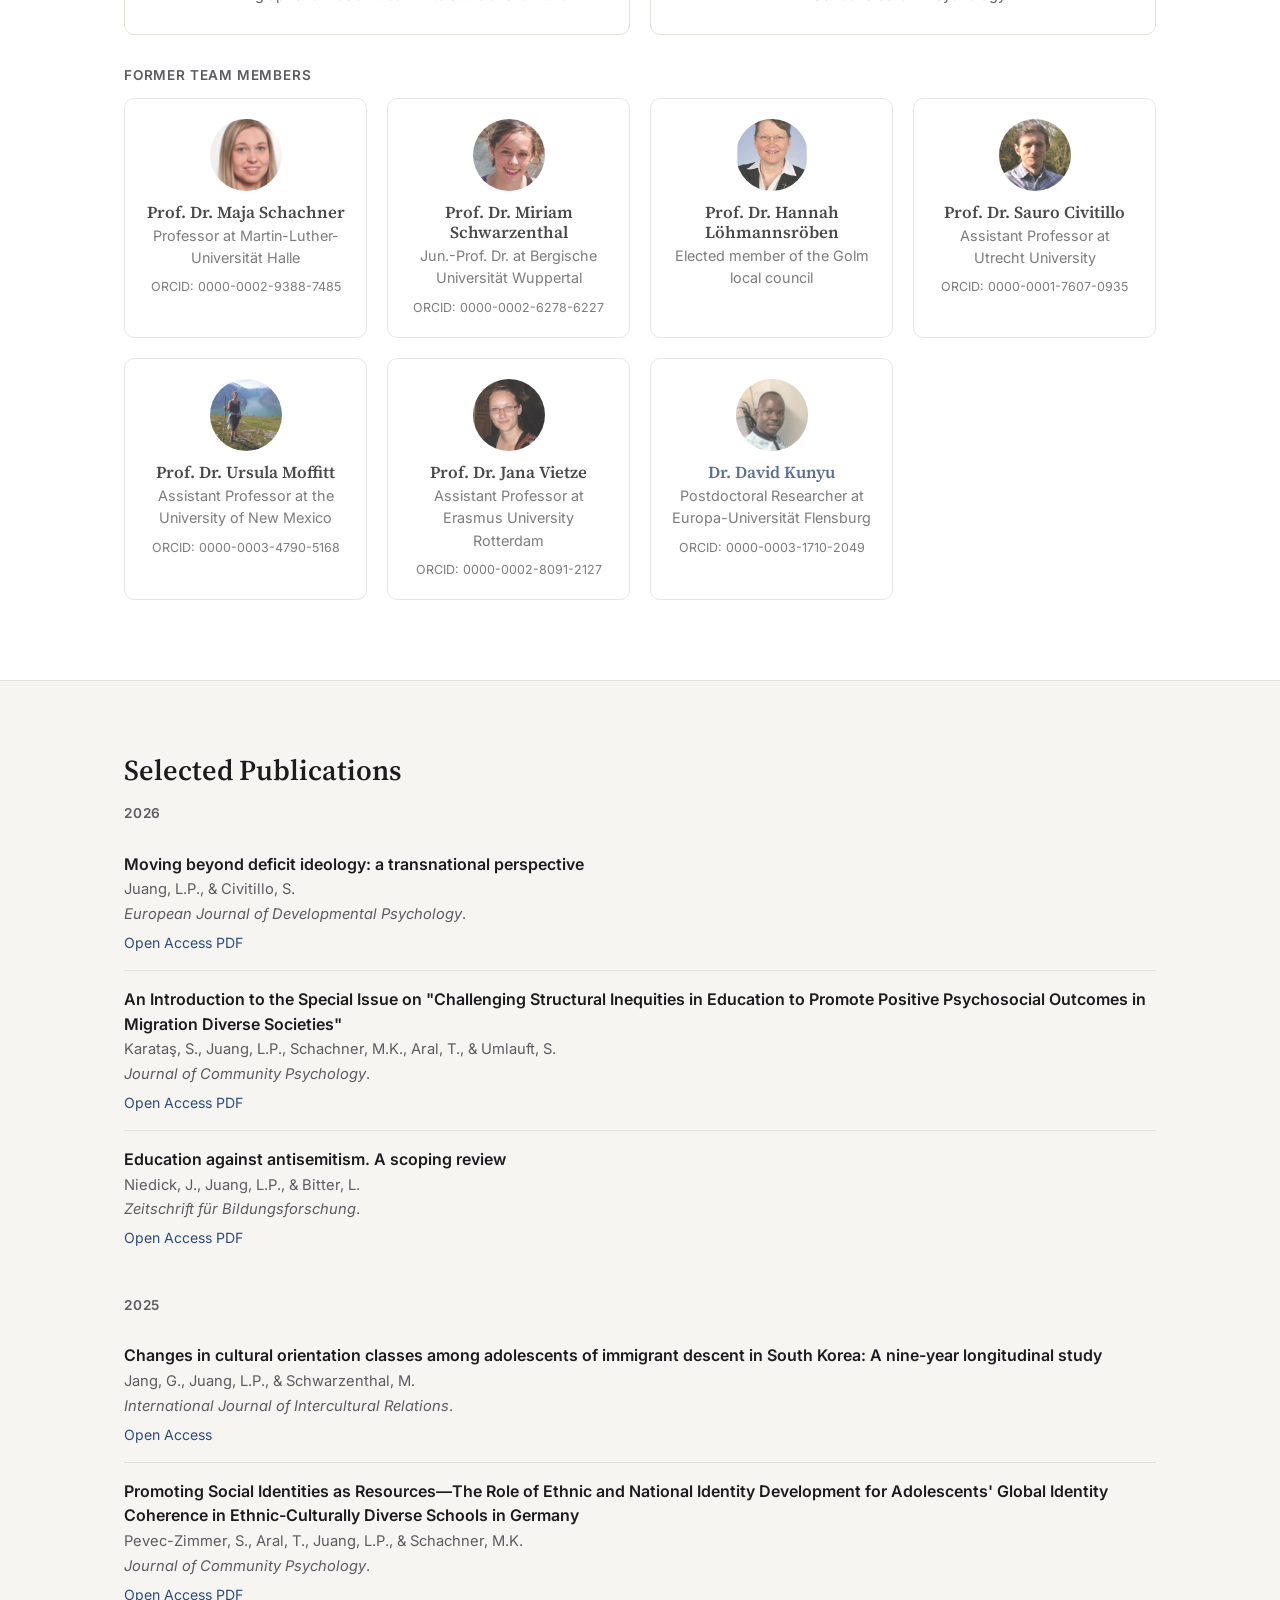
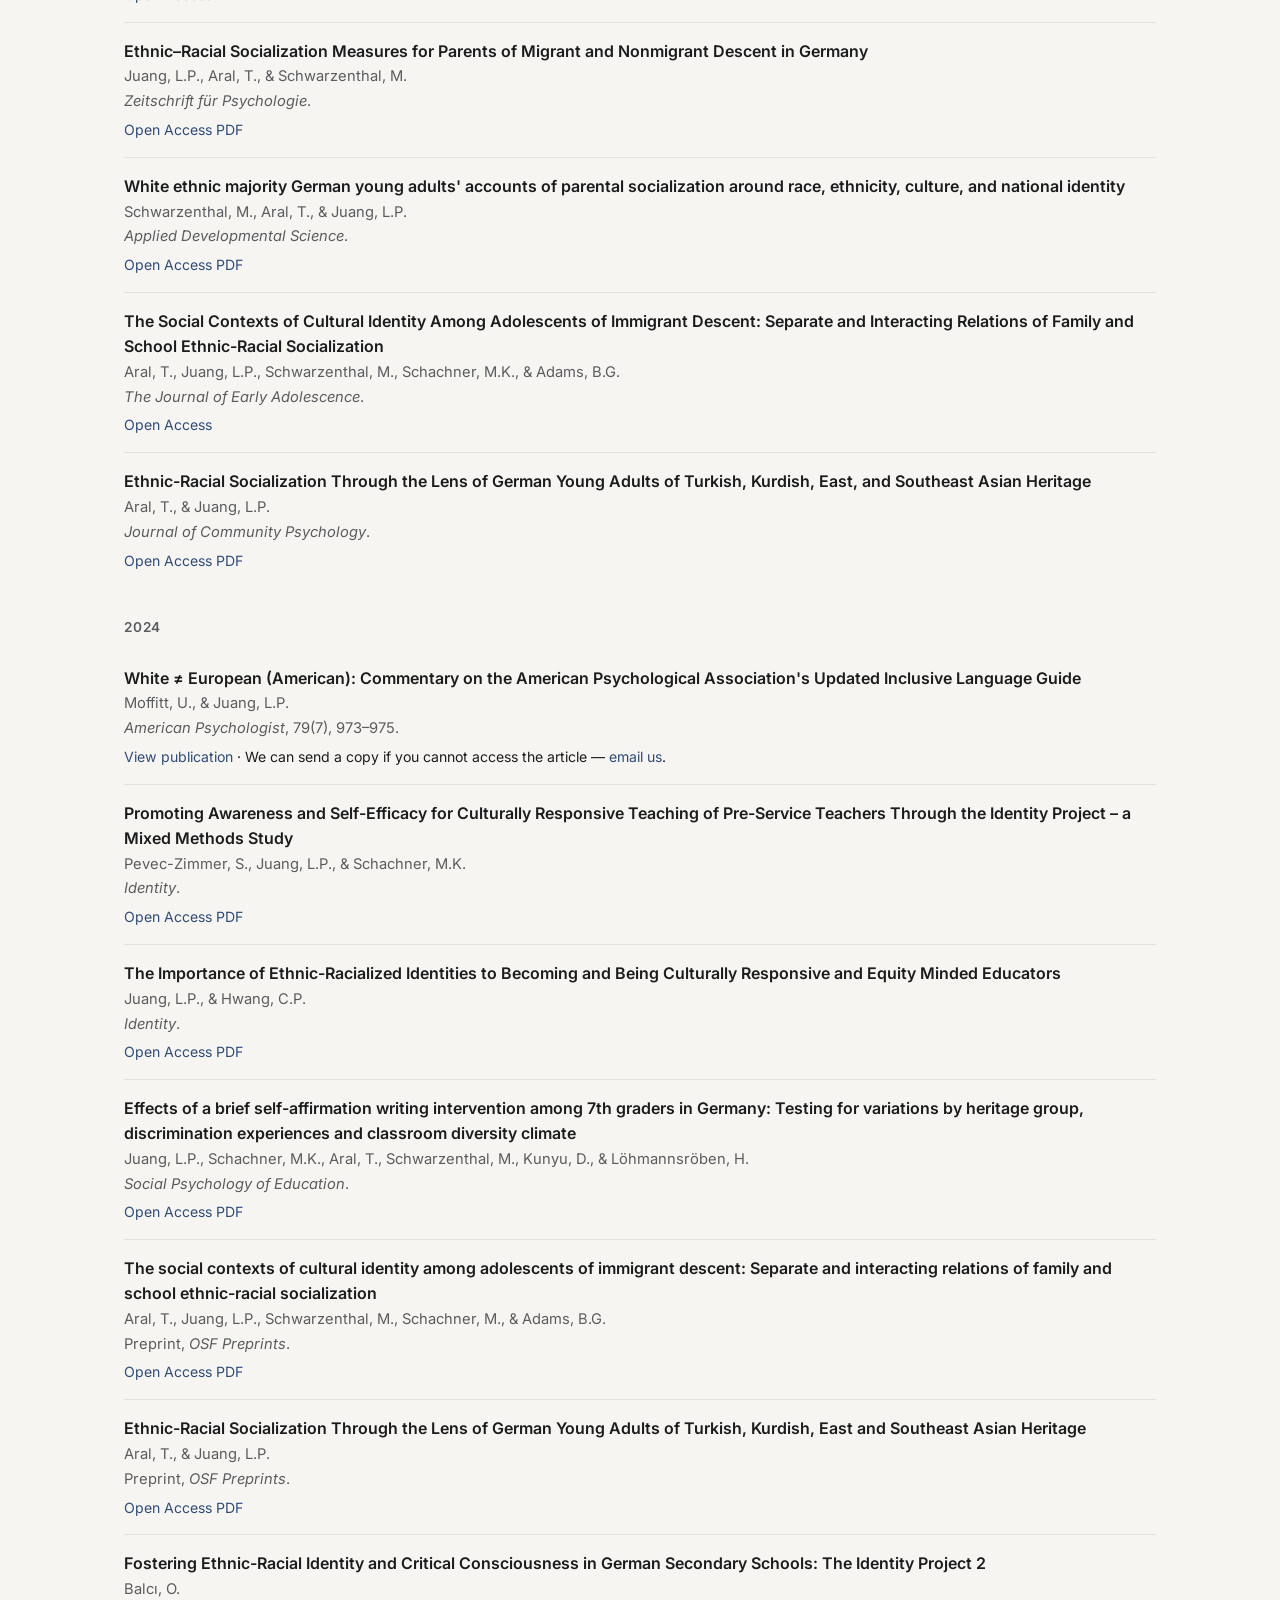
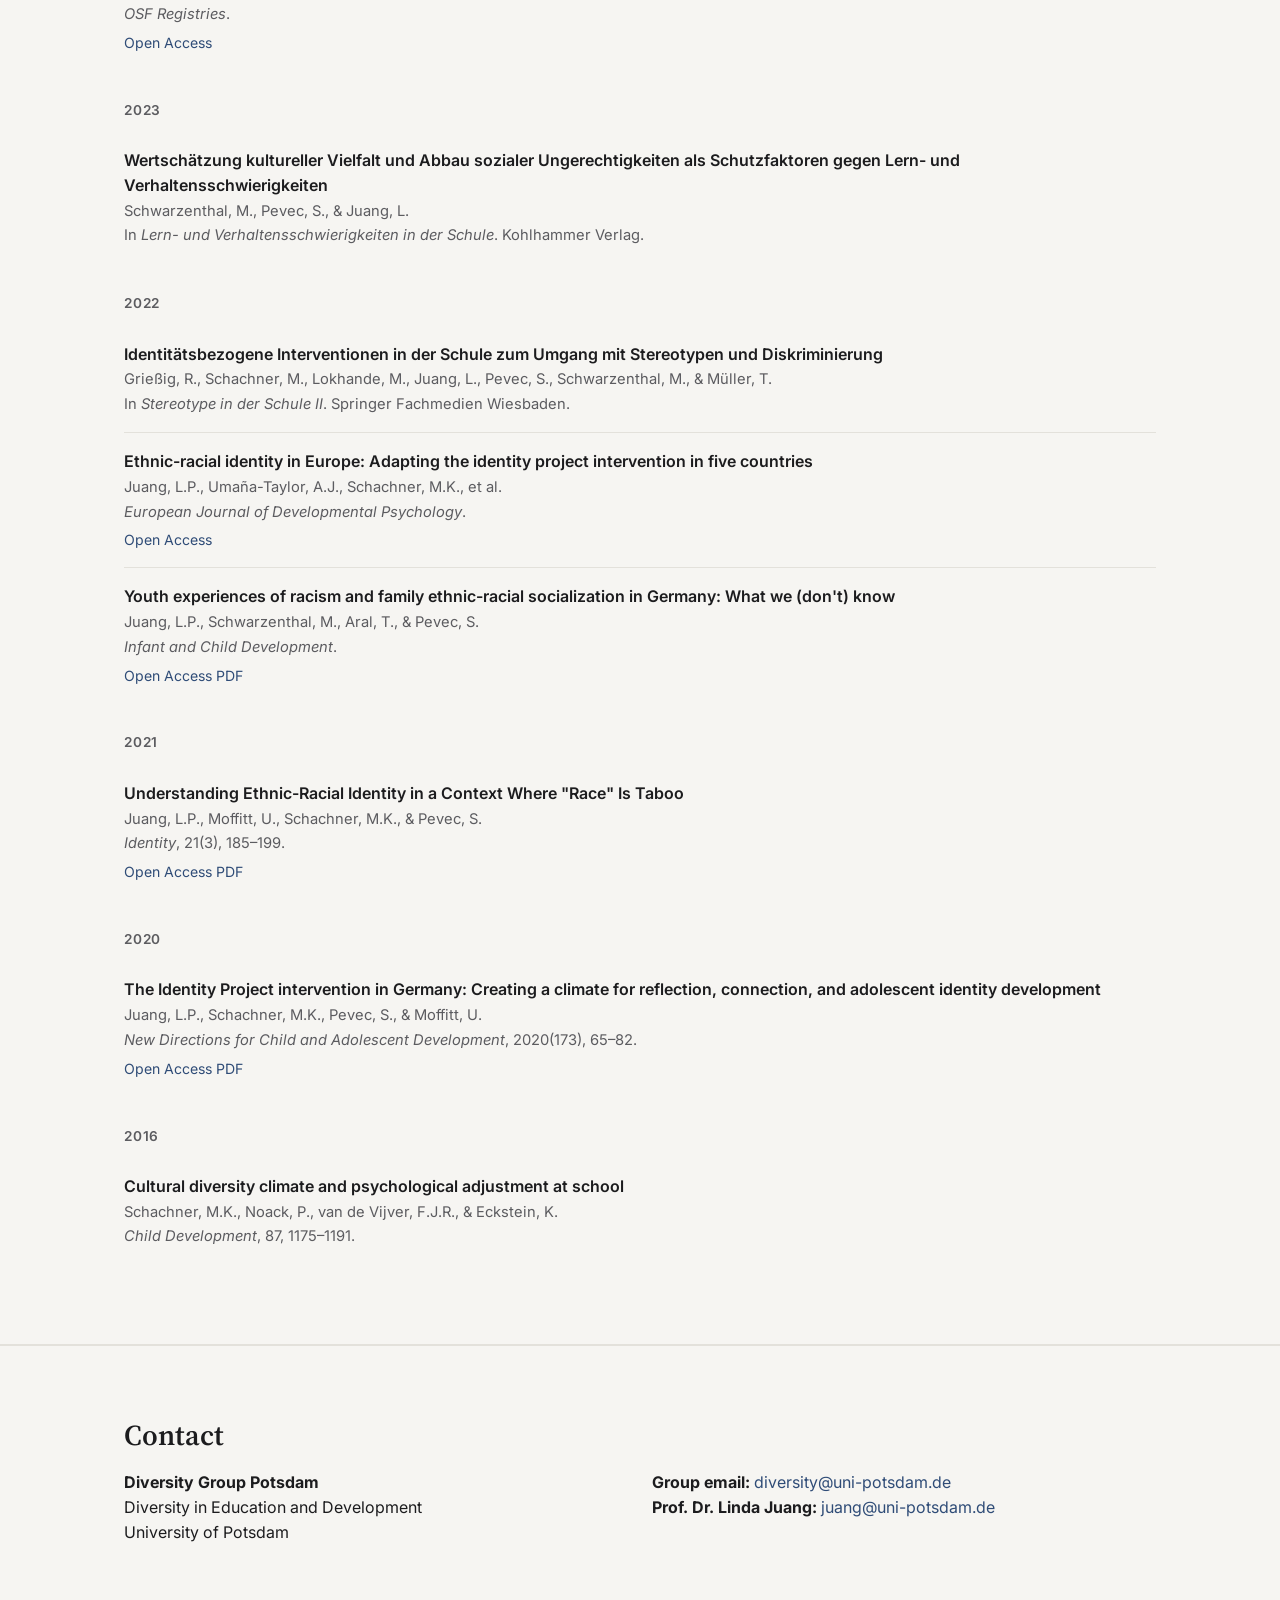
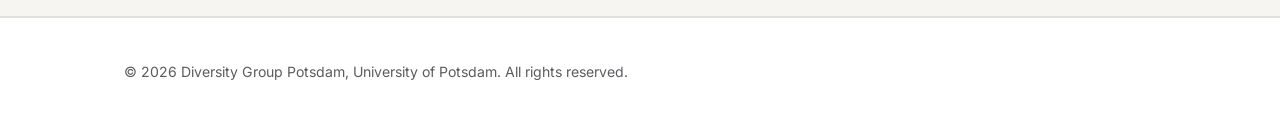
==== commit 9ae0deee: "Add resource list for culturally responsive teaching Added a new article section for culturally resp" ====
--- a/index.html
+++ b/index.html
@@ -466,6 +466,20 @@
             needed. All links become clickable after downloading the file.
           </p>
           <p class="card-link"><a href="assets/docs/ressourcen-fur-bipoc-in-deutschland.pdf">Download the resource list (PDF) &rarr;</a></p>
+        </article>
+        <article class="card">
+          <h3>Culturally Responsive Teaching: Resources for Teachers</h3>
+          <p>
+            A link and resource list for teachers on cultural diversity and
+            anti-racism in the classroom (<em>Link- und Ressourcenliste zu
+            kultureller Vielfalt und Rassismuskritik für Lehrkräfte</em>).
+            It gathers interactive teaching tools, videos, collections of
+            teaching material, free online courses, training networks, case
+            studies, books for children, parents, and educators, academic
+            literature, and regional counseling services. Most of it is in
+            German, with a short section of English resources.
+          </p>
+          <p class="card-link"><a href="https://docs.google.com/document/u/0/d/1g2JvBDaAPKVXBz97EpAC6DzEpv_eOgEnw8iwqcxYKvI/mobilebasic" target="_blank" rel="noopener noreferrer">Open the resource list &rarr;</a></p>
         </article>
       </div>
 
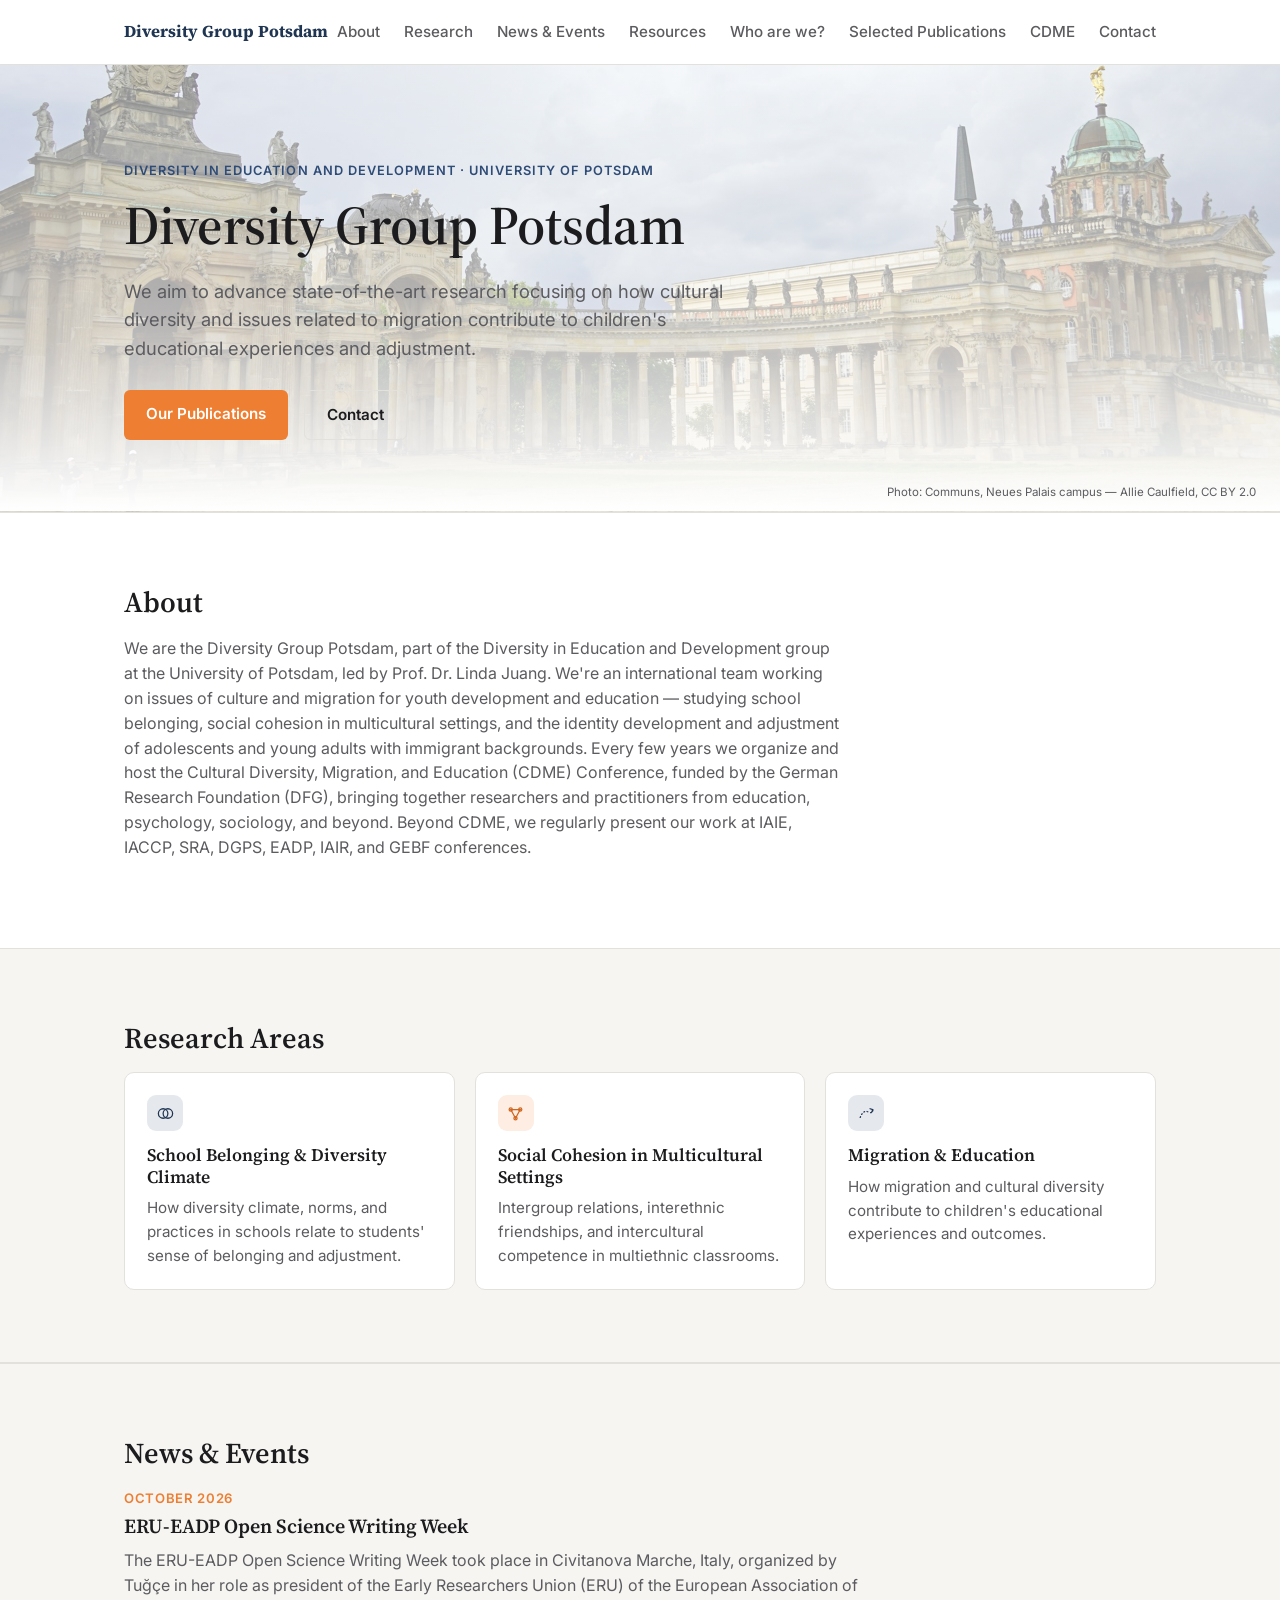
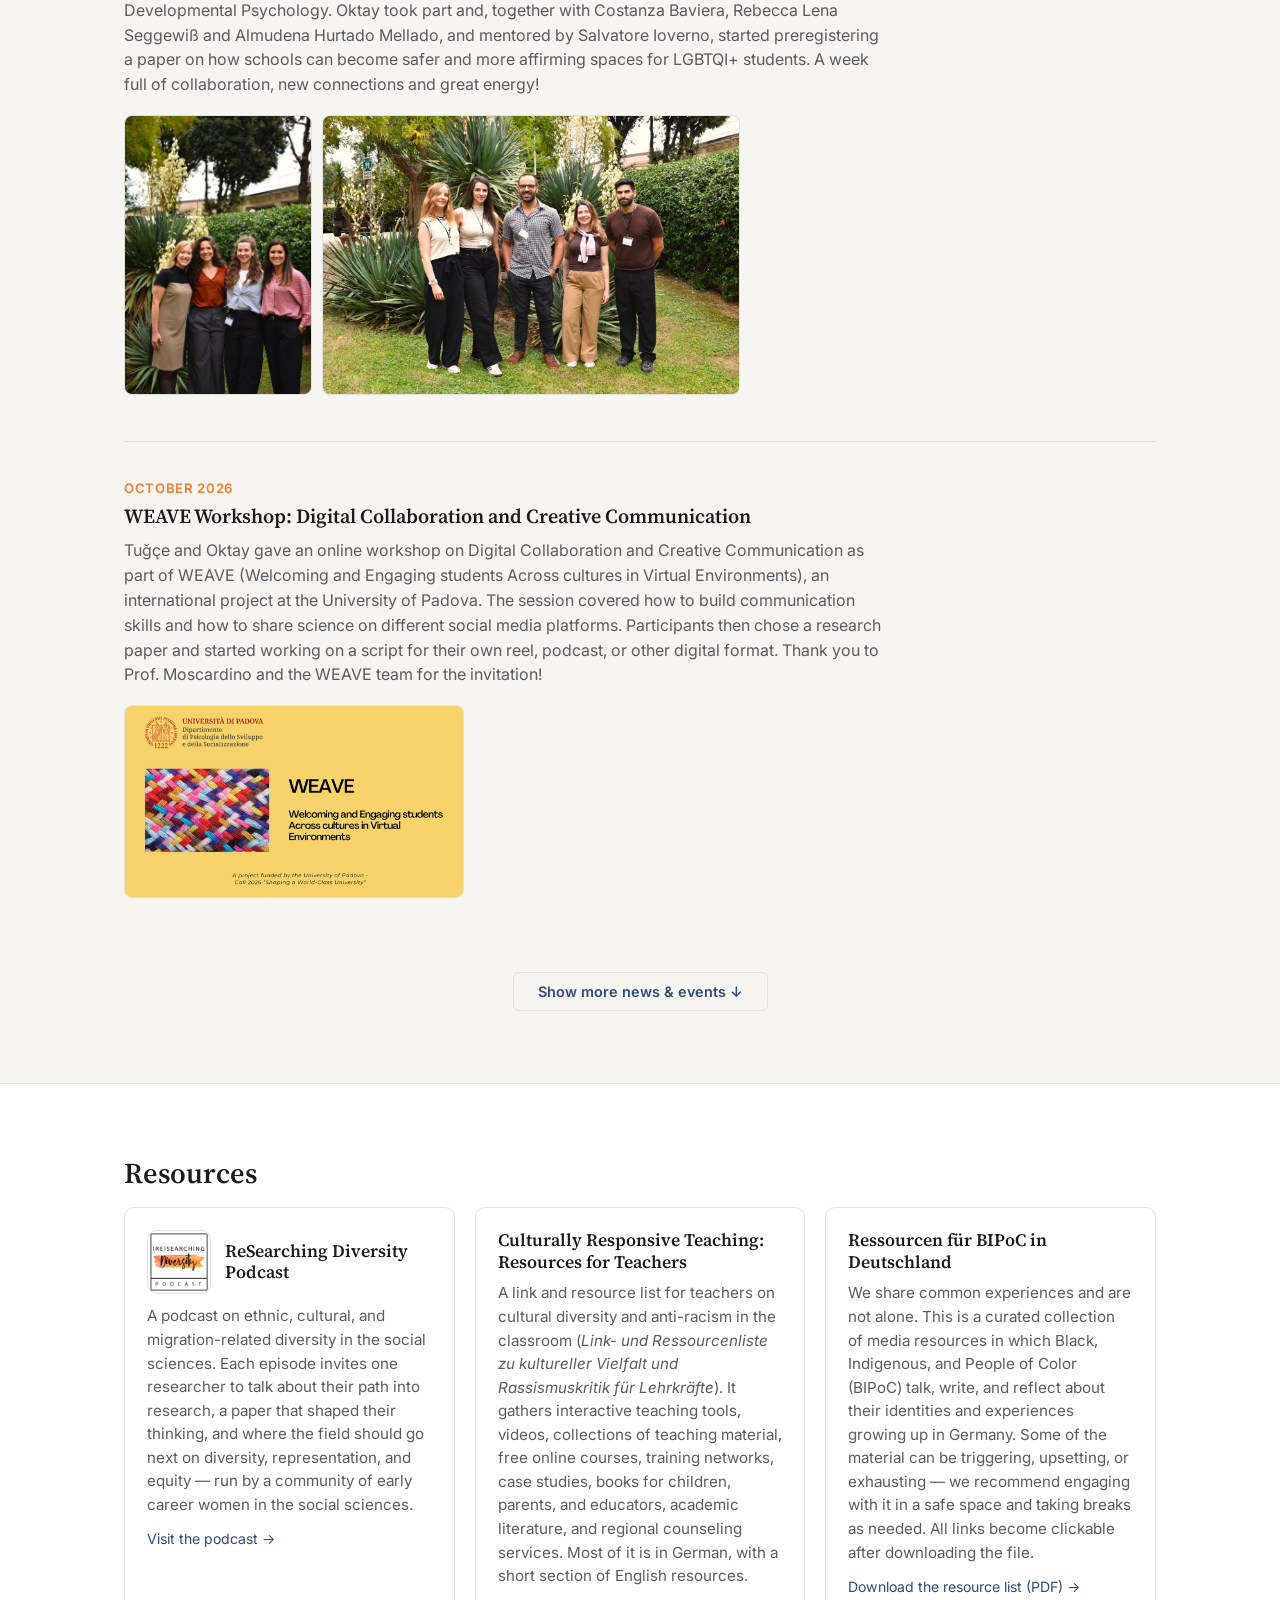
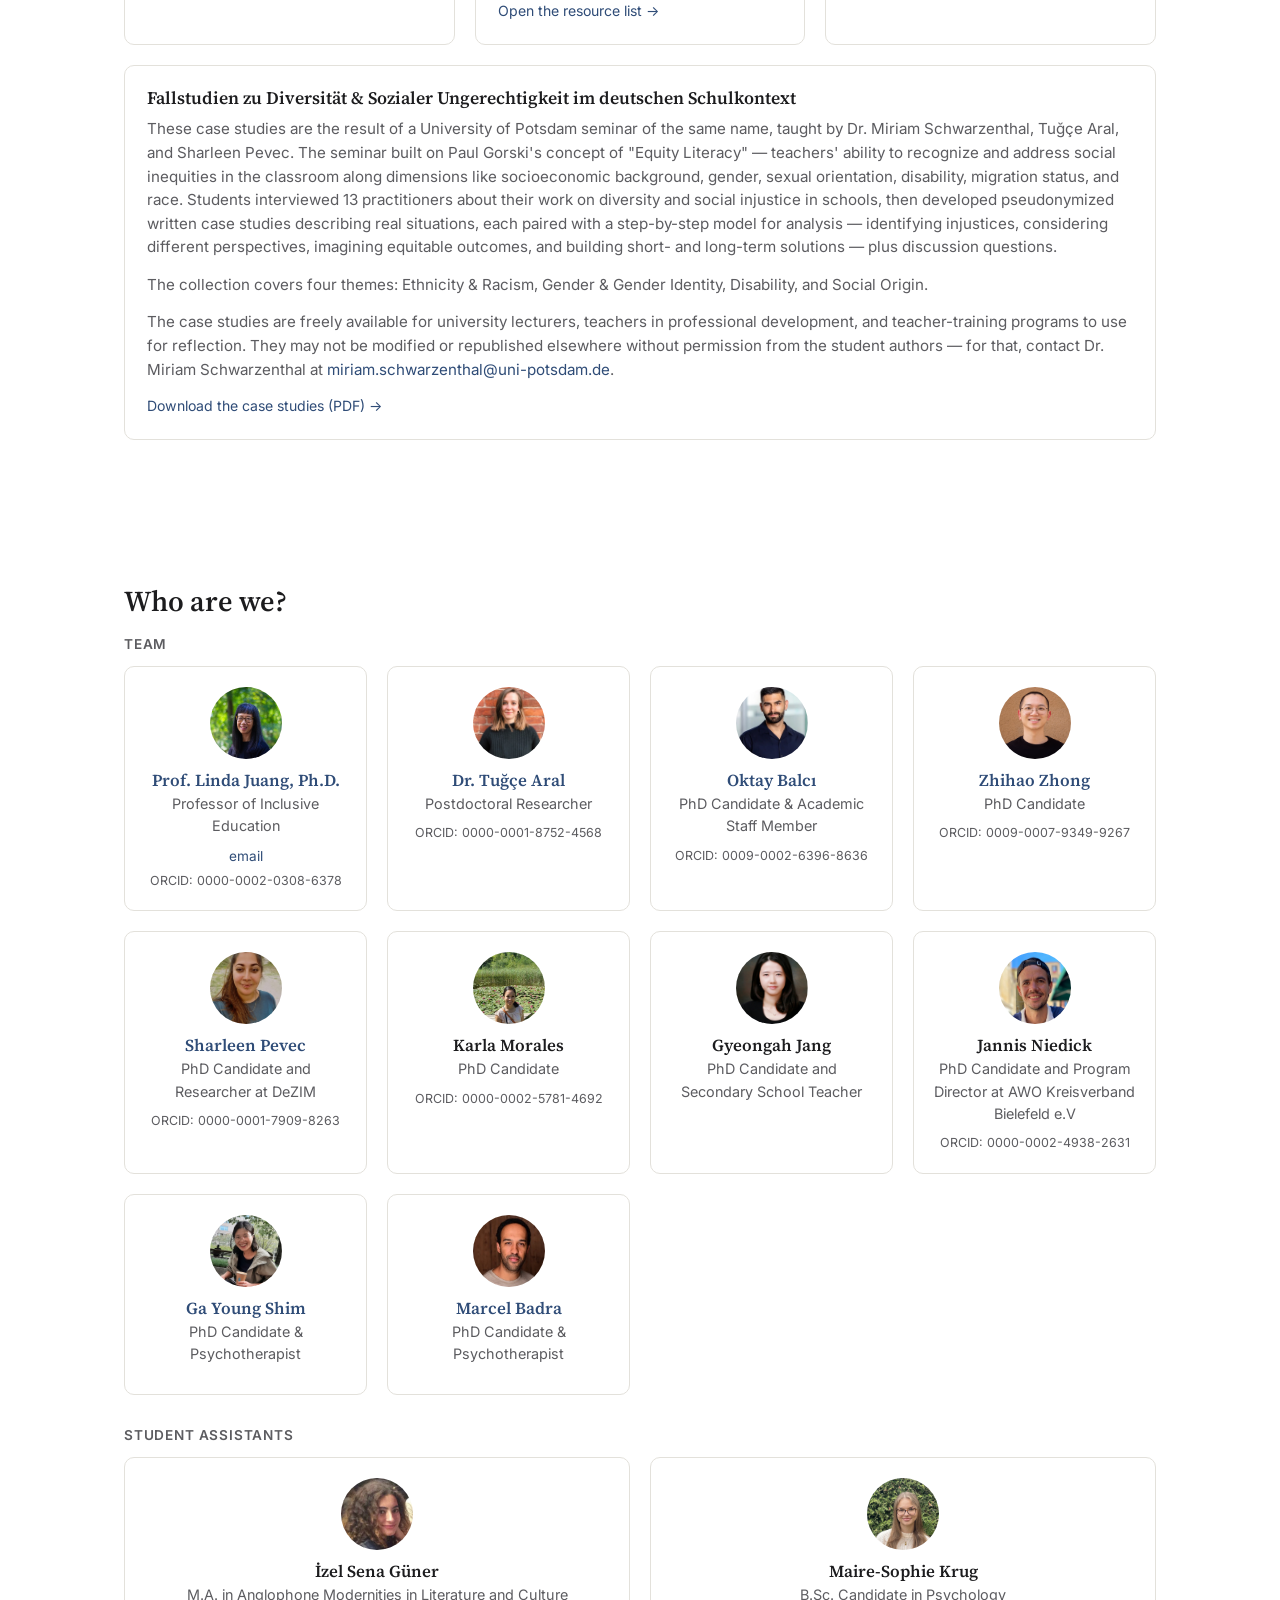
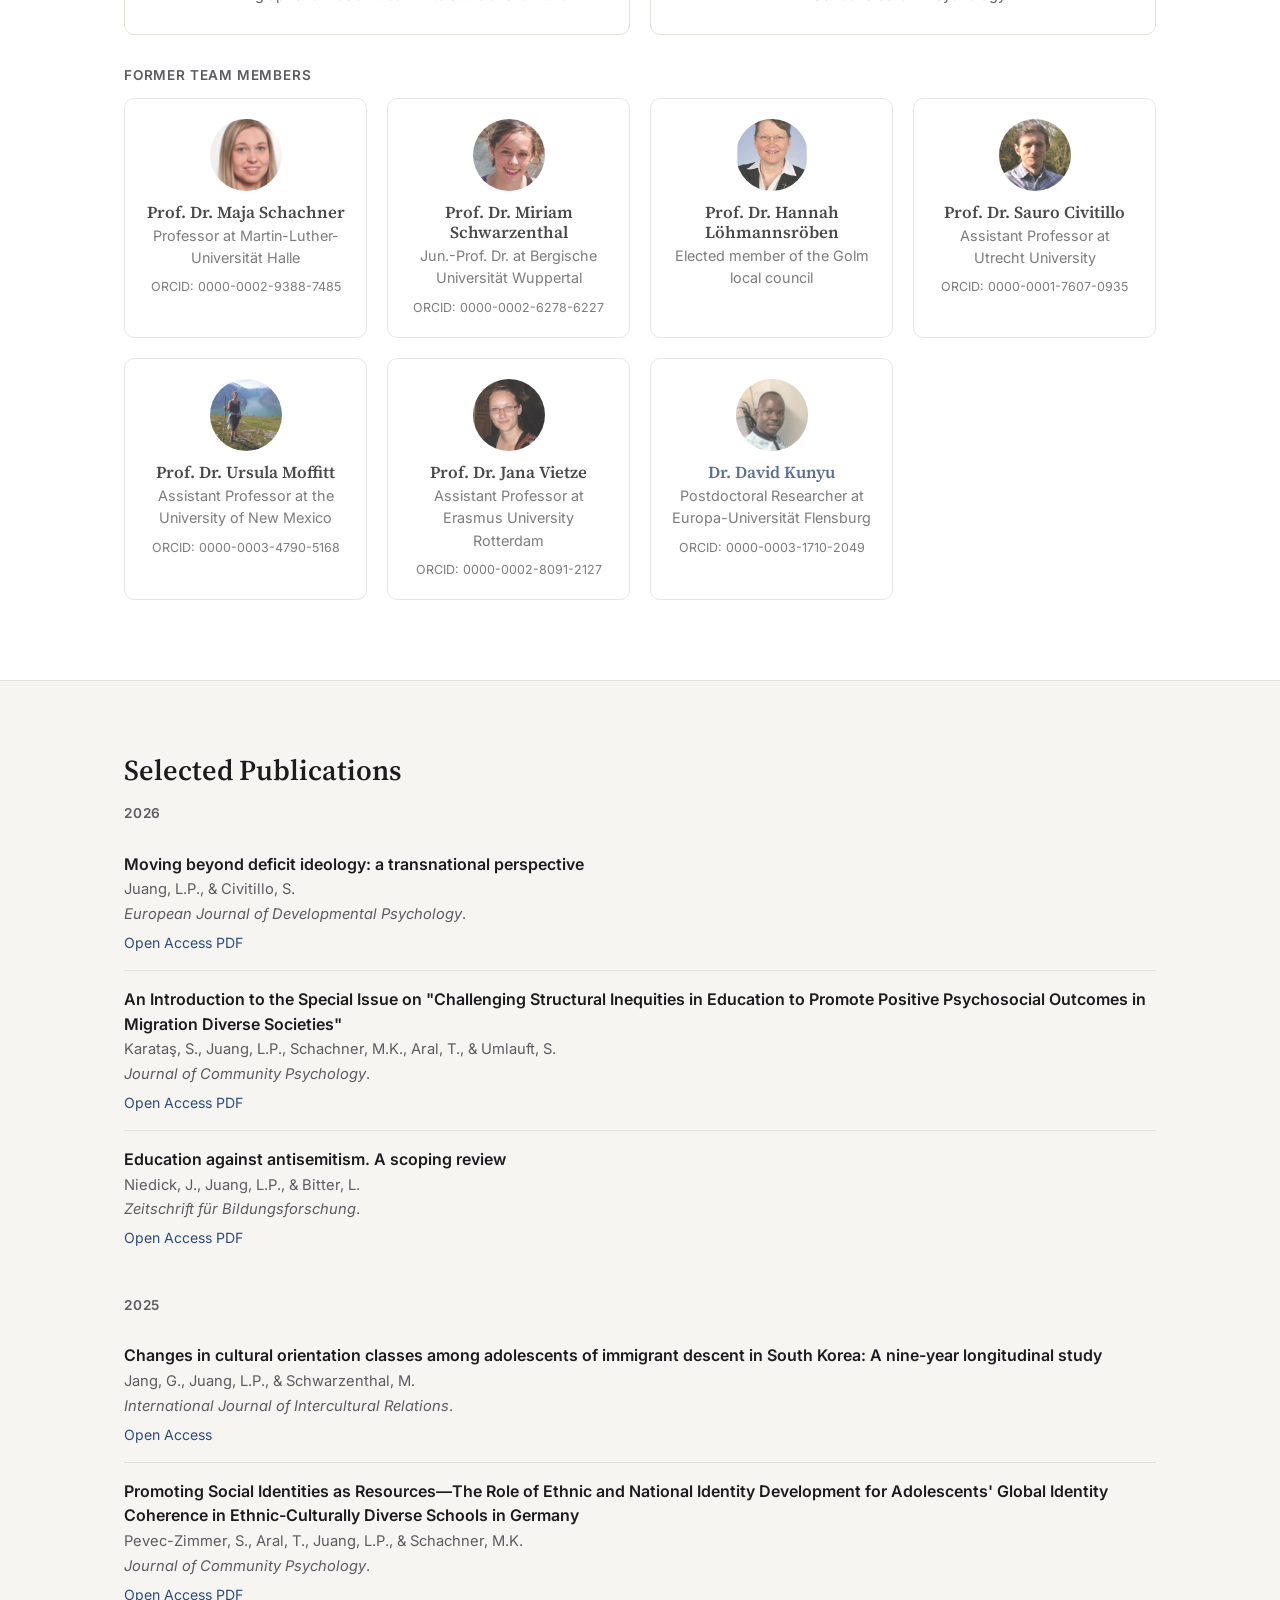
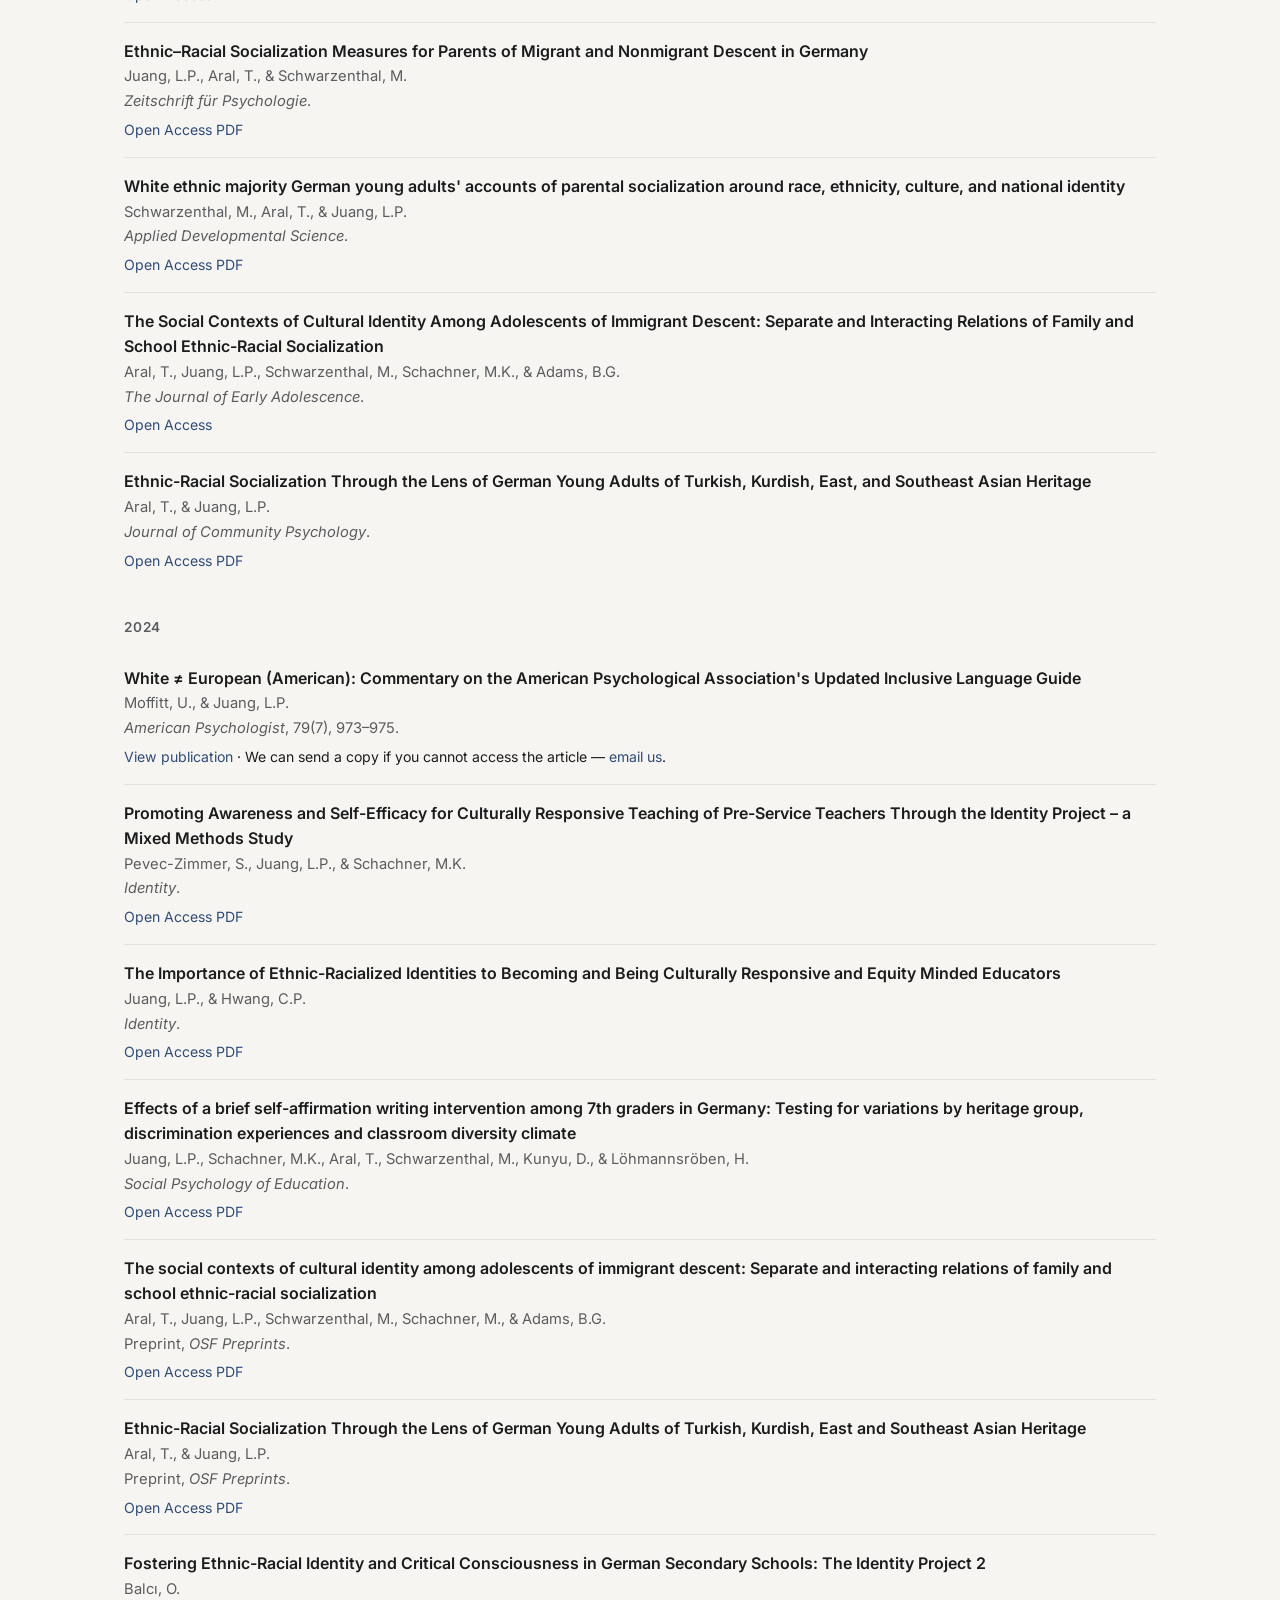
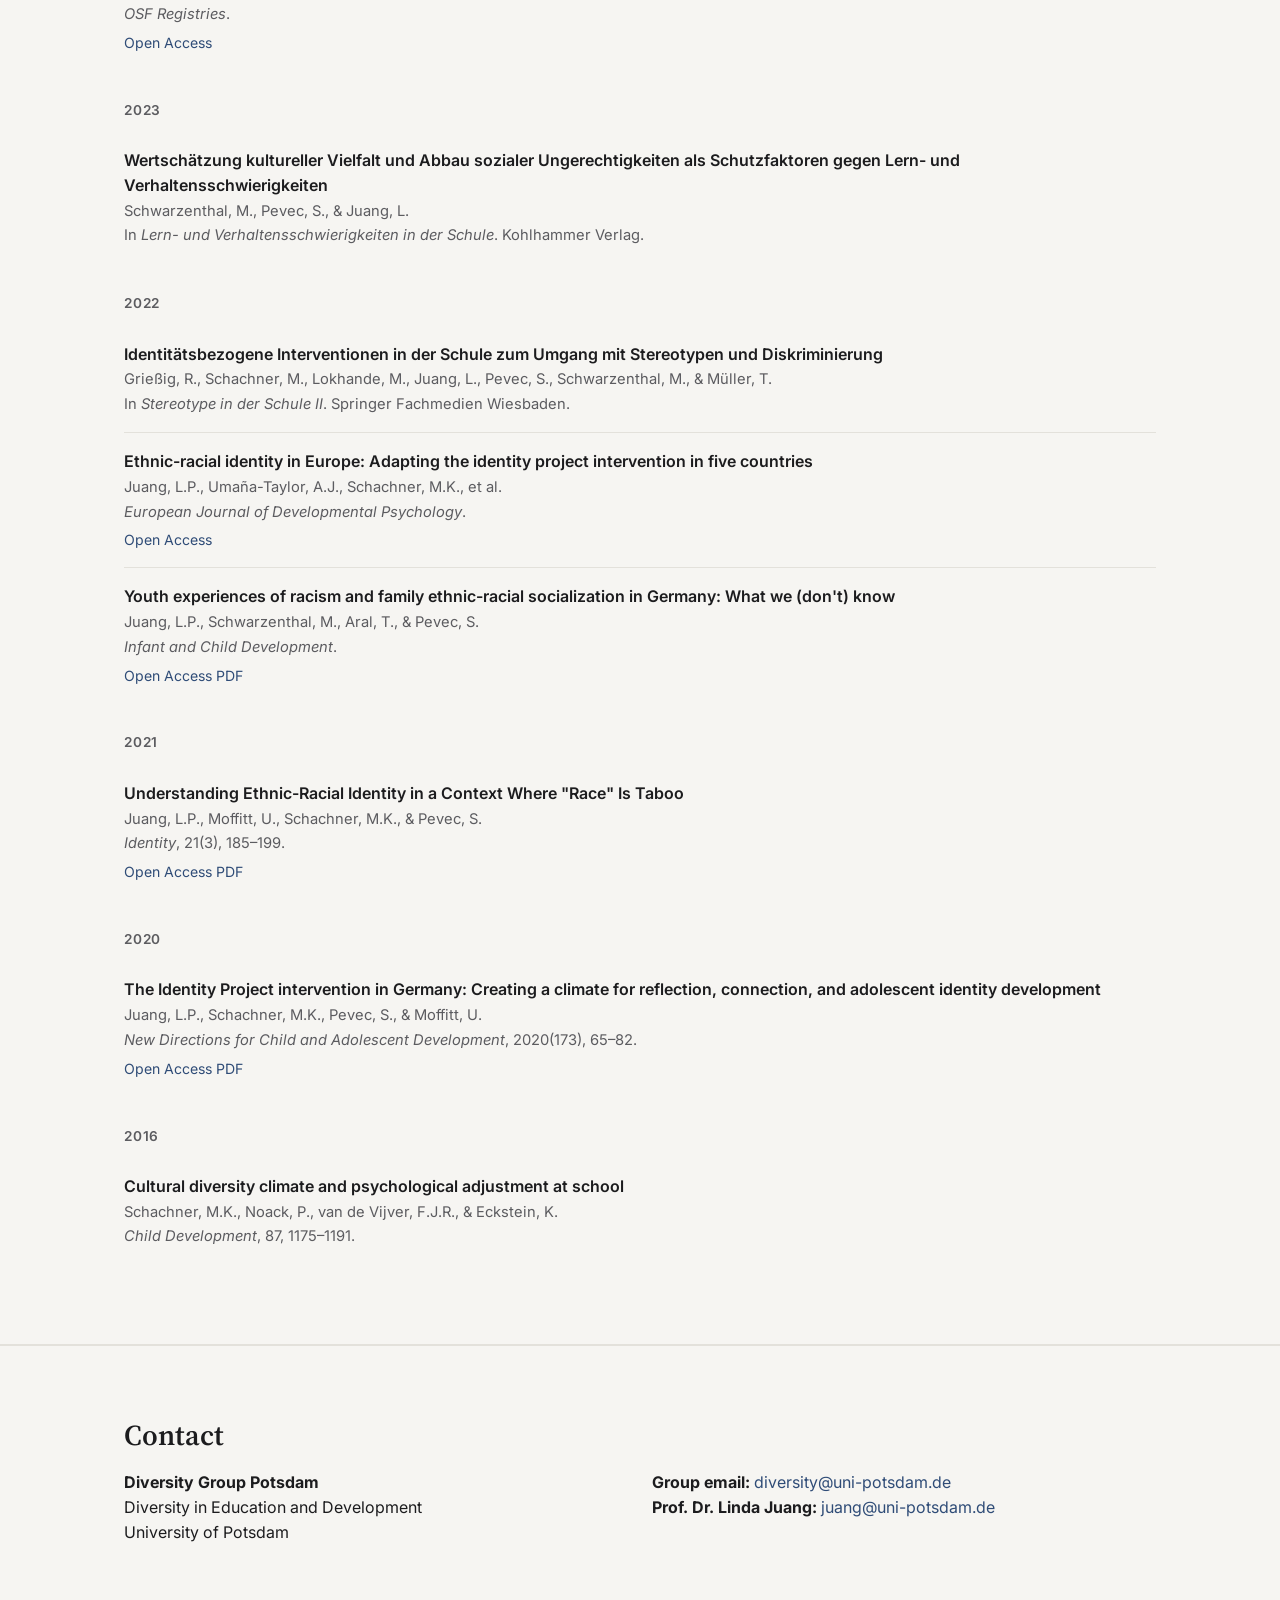
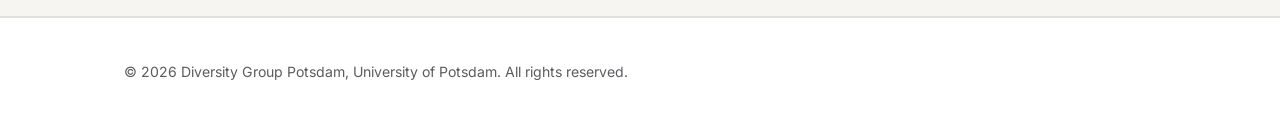
==== commit b83e7255: "Use Linda's email in the Moffitt & Juang (2024) copy-request note Co-Authored-By: Claude Sonnet 5 <n" ====
--- a/index.html
+++ b/index.html
@@ -455,19 +455,6 @@
           <p class="card-link"><a href="https://www.researchingdiversity.com/">Visit the podcast &rarr;</a></p>
         </article>
         <article class="card">
-          <h3>Ressourcen für BIPoC in Deutschland</h3>
-          <p>
-            We share common experiences and are not alone. This is a curated
-            collection of media resources in which Black, Indigenous, and
-            People of Color (BIPoC) talk, write, and reflect about their
-            identities and experiences growing up in Germany. Some of the
-            material can be triggering, upsetting, or exhausting — we
-            recommend engaging with it in a safe space and taking breaks as
-            needed. All links become clickable after downloading the file.
-          </p>
-          <p class="card-link"><a href="assets/docs/ressourcen-fur-bipoc-in-deutschland.pdf">Download the resource list (PDF) &rarr;</a></p>
-        </article>
-        <article class="card">
           <h3>Culturally Responsive Teaching: Resources for Teachers</h3>
           <p>
             A link and resource list for teachers on cultural diversity and
@@ -480,6 +467,19 @@
             German, with a short section of English resources.
           </p>
           <p class="card-link"><a href="https://docs.google.com/document/u/0/d/1g2JvBDaAPKVXBz97EpAC6DzEpv_eOgEnw8iwqcxYKvI/mobilebasic" target="_blank" rel="noopener noreferrer">Open the resource list &rarr;</a></p>
+        </article>
+        <article class="card">
+          <h3>Ressourcen für BIPoC in Deutschland</h3>
+          <p>
+            We share common experiences and are not alone. This is a curated
+            collection of media resources in which Black, Indigenous, and
+            People of Color (BIPoC) talk, write, and reflect about their
+            identities and experiences growing up in Germany. Some of the
+            material can be triggering, upsetting, or exhausting — we
+            recommend engaging with it in a safe space and taking breaks as
+            needed. All links become clickable after downloading the file.
+          </p>
+          <p class="card-link"><a href="assets/docs/ressourcen-fur-bipoc-in-deutschland.pdf">Download the resource list (PDF) &rarr;</a></p>
         </article>
       </div>
 
@@ -716,7 +716,7 @@
           <span class="pub-title">White &ne; European (American): Commentary on the American Psychological Association's Updated Inclusive Language Guide</span>
           <span class="pub-authors">Moffitt, U., &amp; Juang, L.P.</span>
           <span class="pub-venue"><em>American Psychologist</em>, 79(7), 973&ndash;975.</span>
-          <span class="pub-links"><a href="https://doi.org/10.1037/amp0001353">View publication</a> &middot; We can send a copy if you cannot access the article &mdash; <a href="mailto:diversity@uni-potsdam.de">email us</a>.</span>
+          <span class="pub-links"><a href="https://doi.org/10.1037/amp0001353">View publication</a> &middot; We can send a copy if you cannot access the article &mdash; <a href="mailto:juang@uni-potsdam.de">email us</a>.</span>
         </li>
         <li>
           <span class="pub-title">Promoting Awareness and Self-Efficacy for Culturally Responsive Teaching of Pre-Service Teachers Through the Identity Project – a Mixed Methods Study</span>
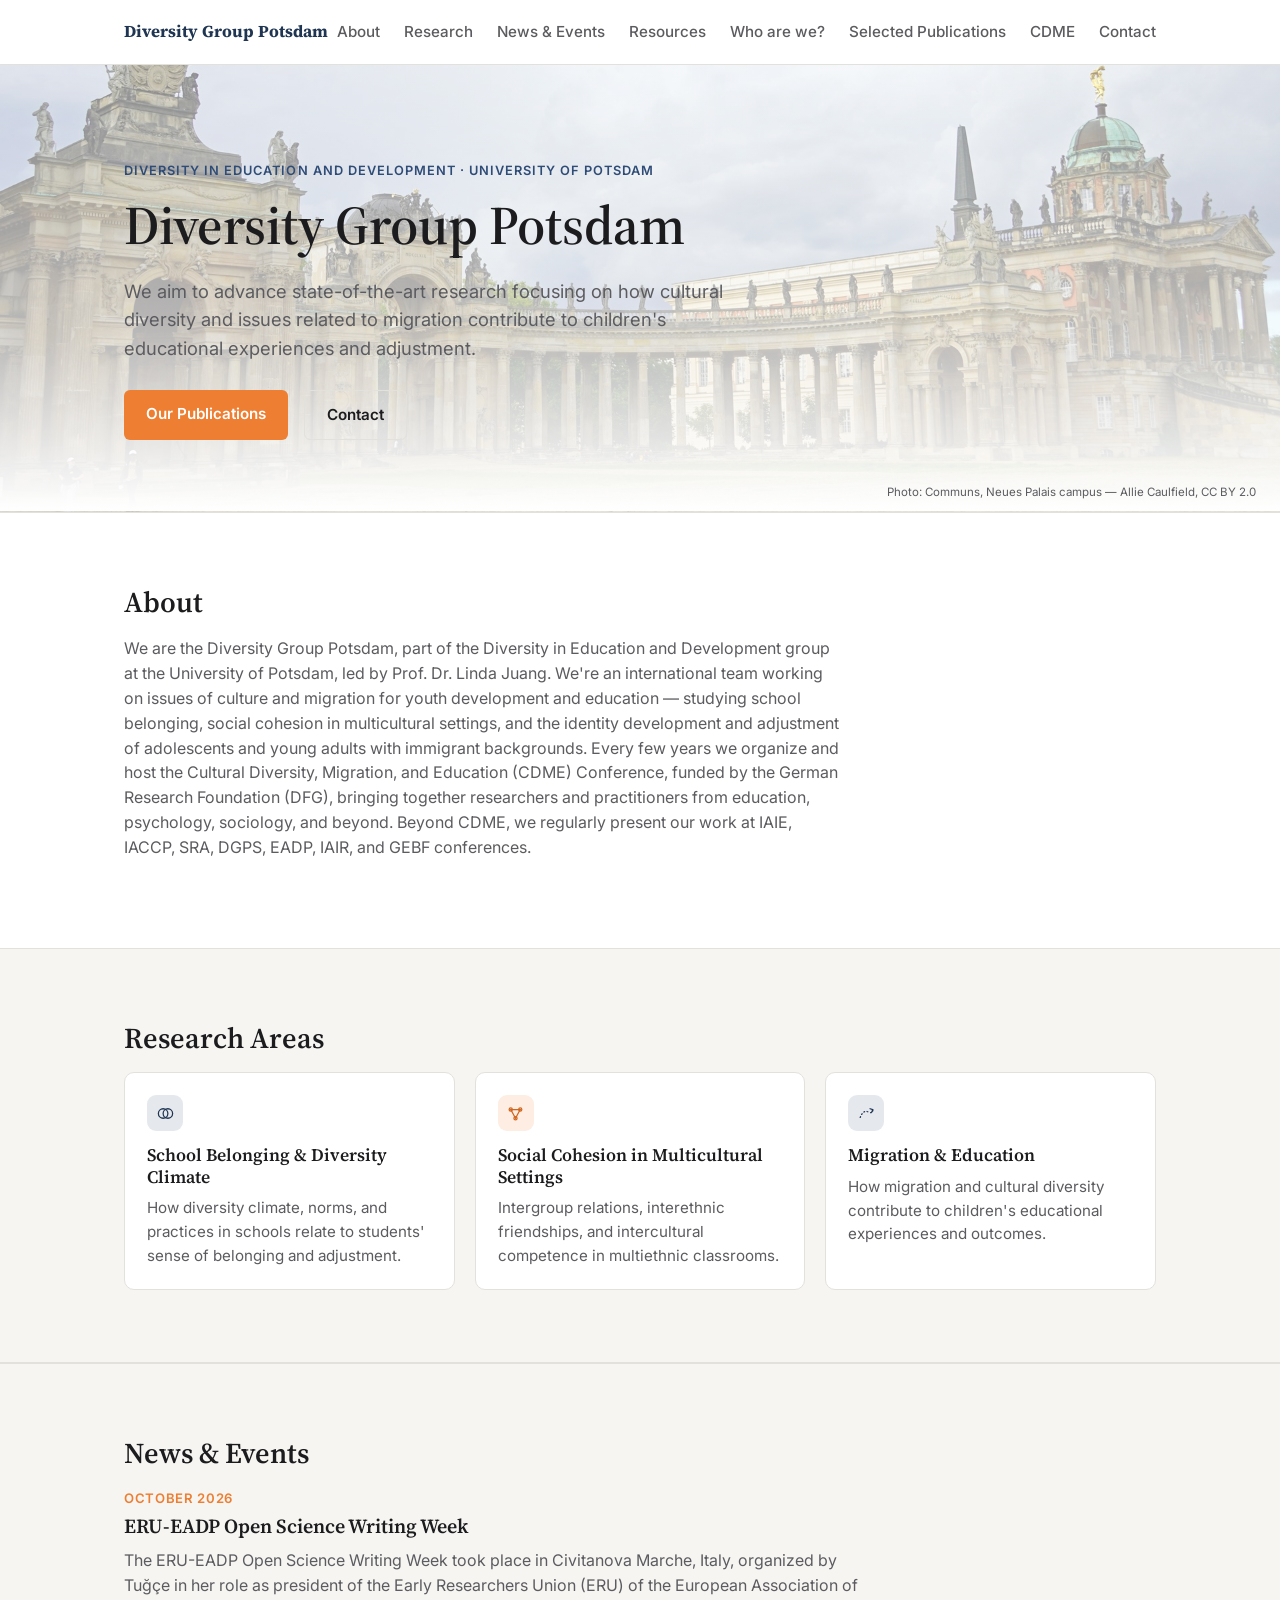
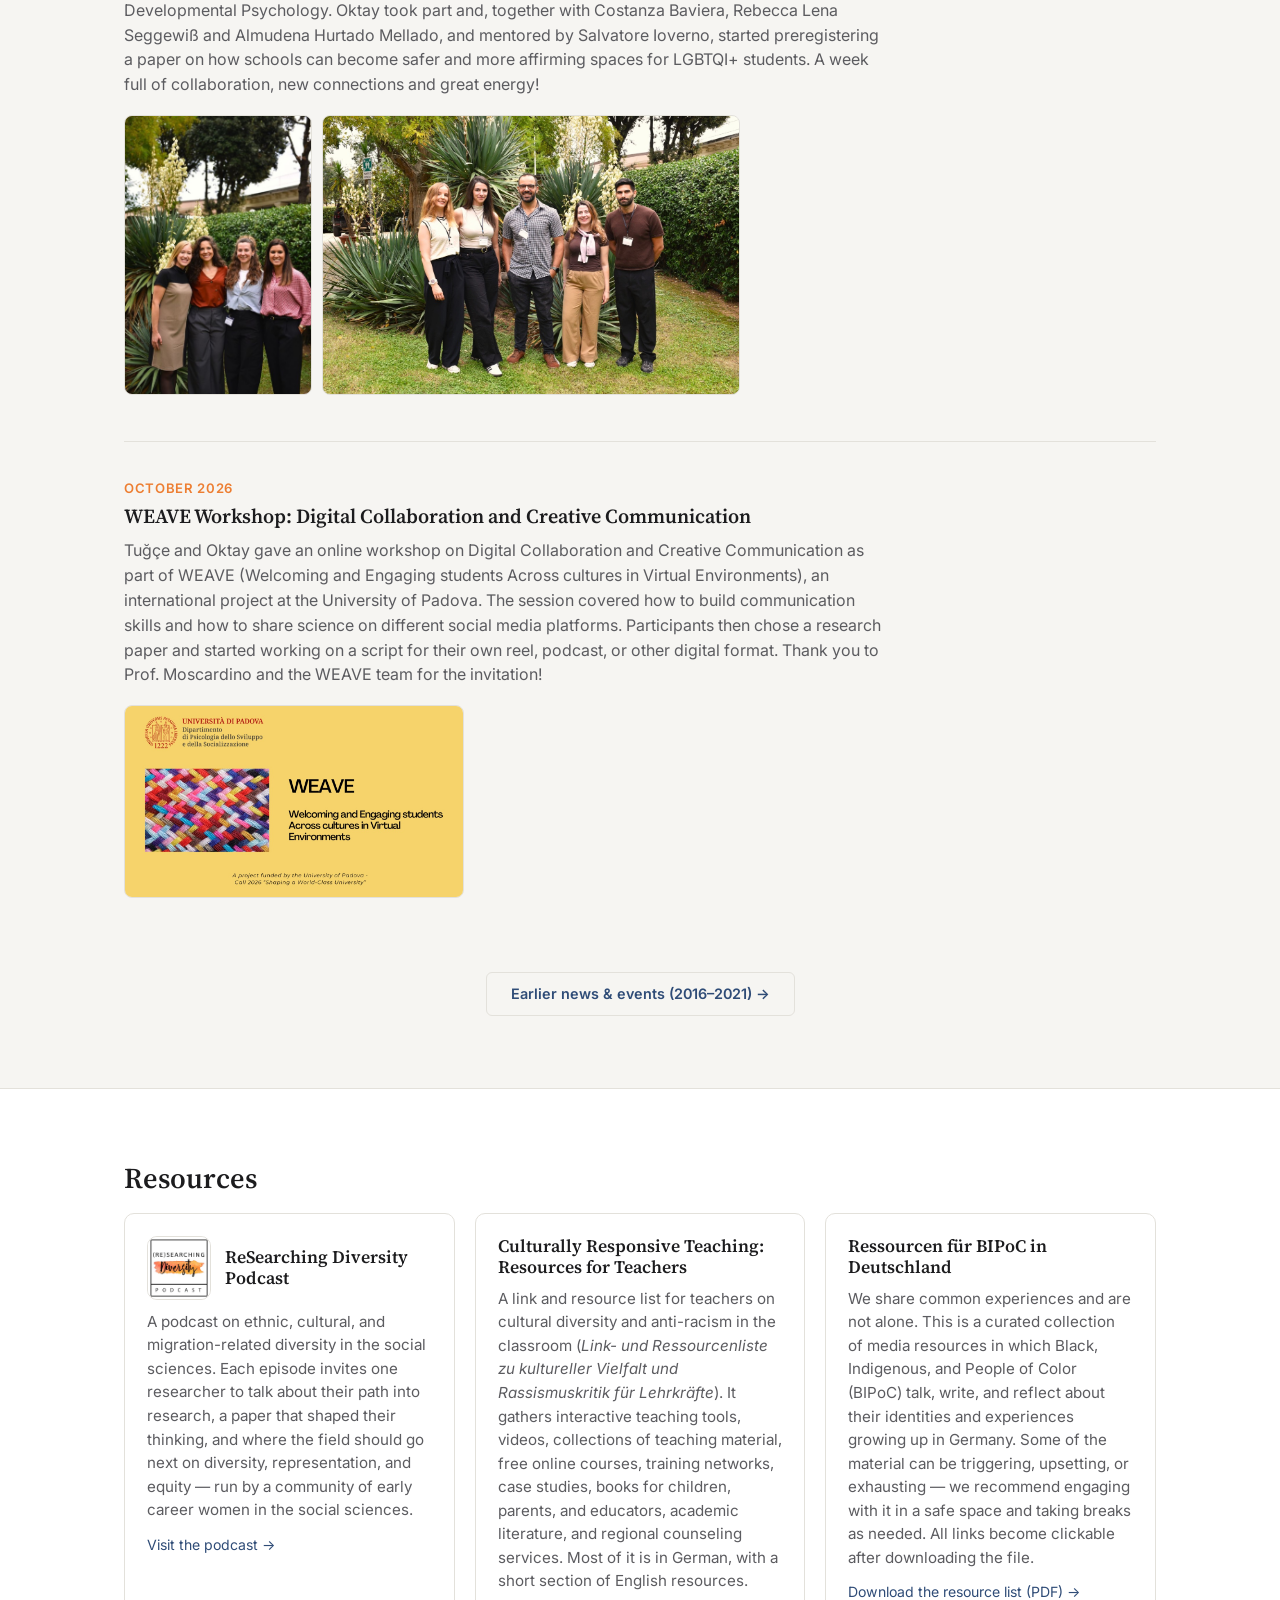
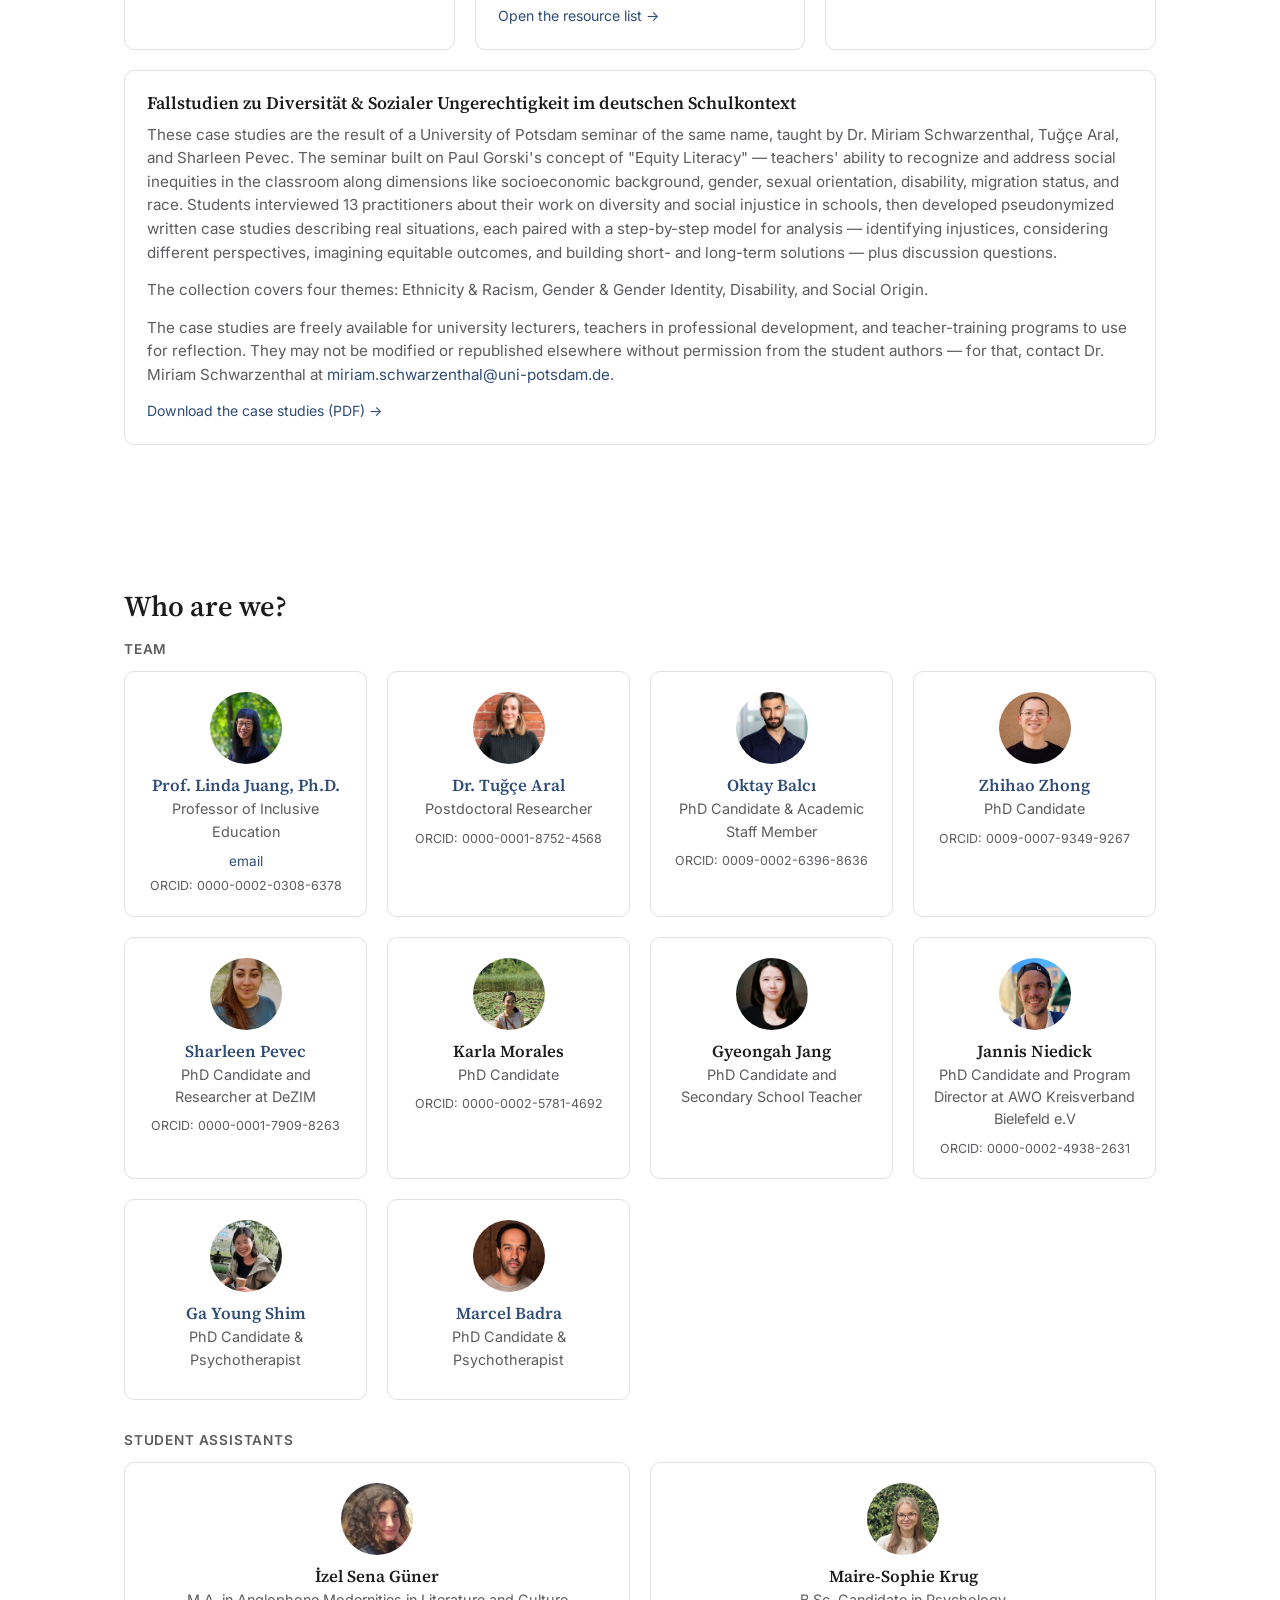
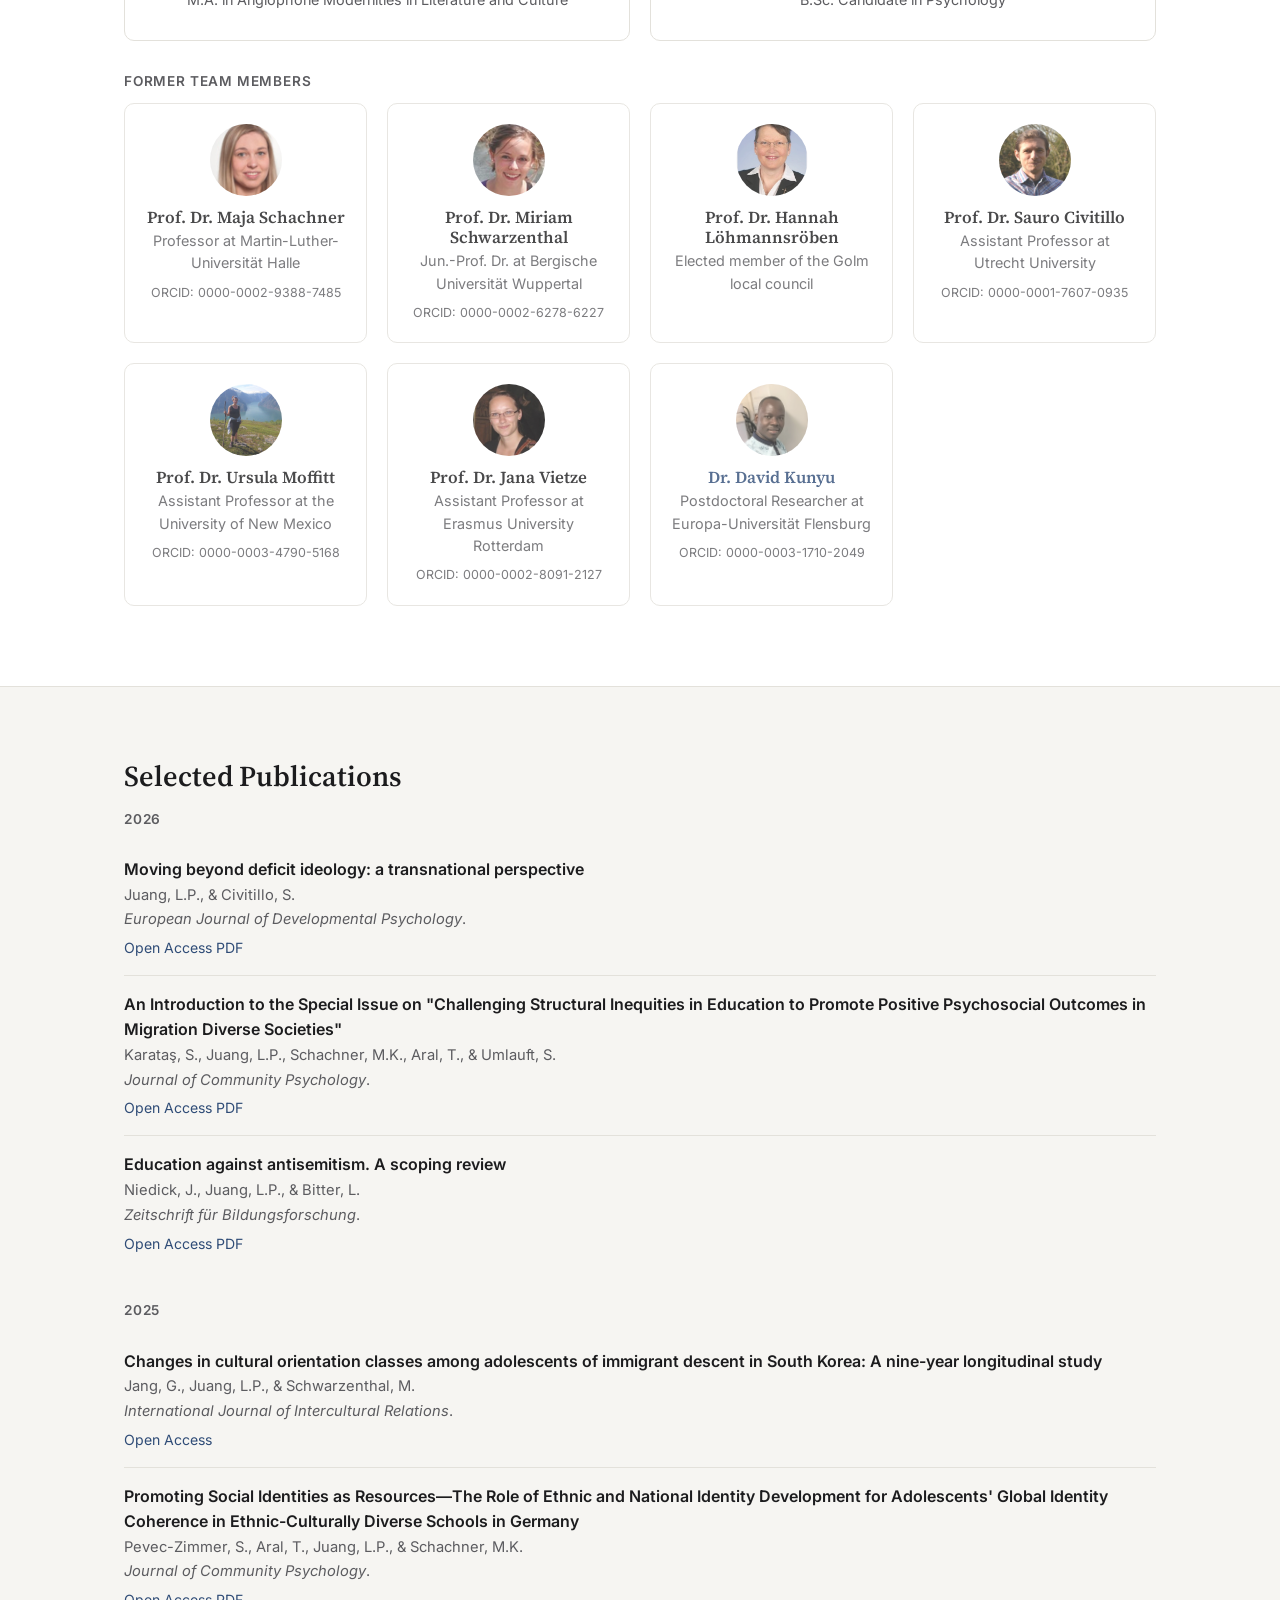
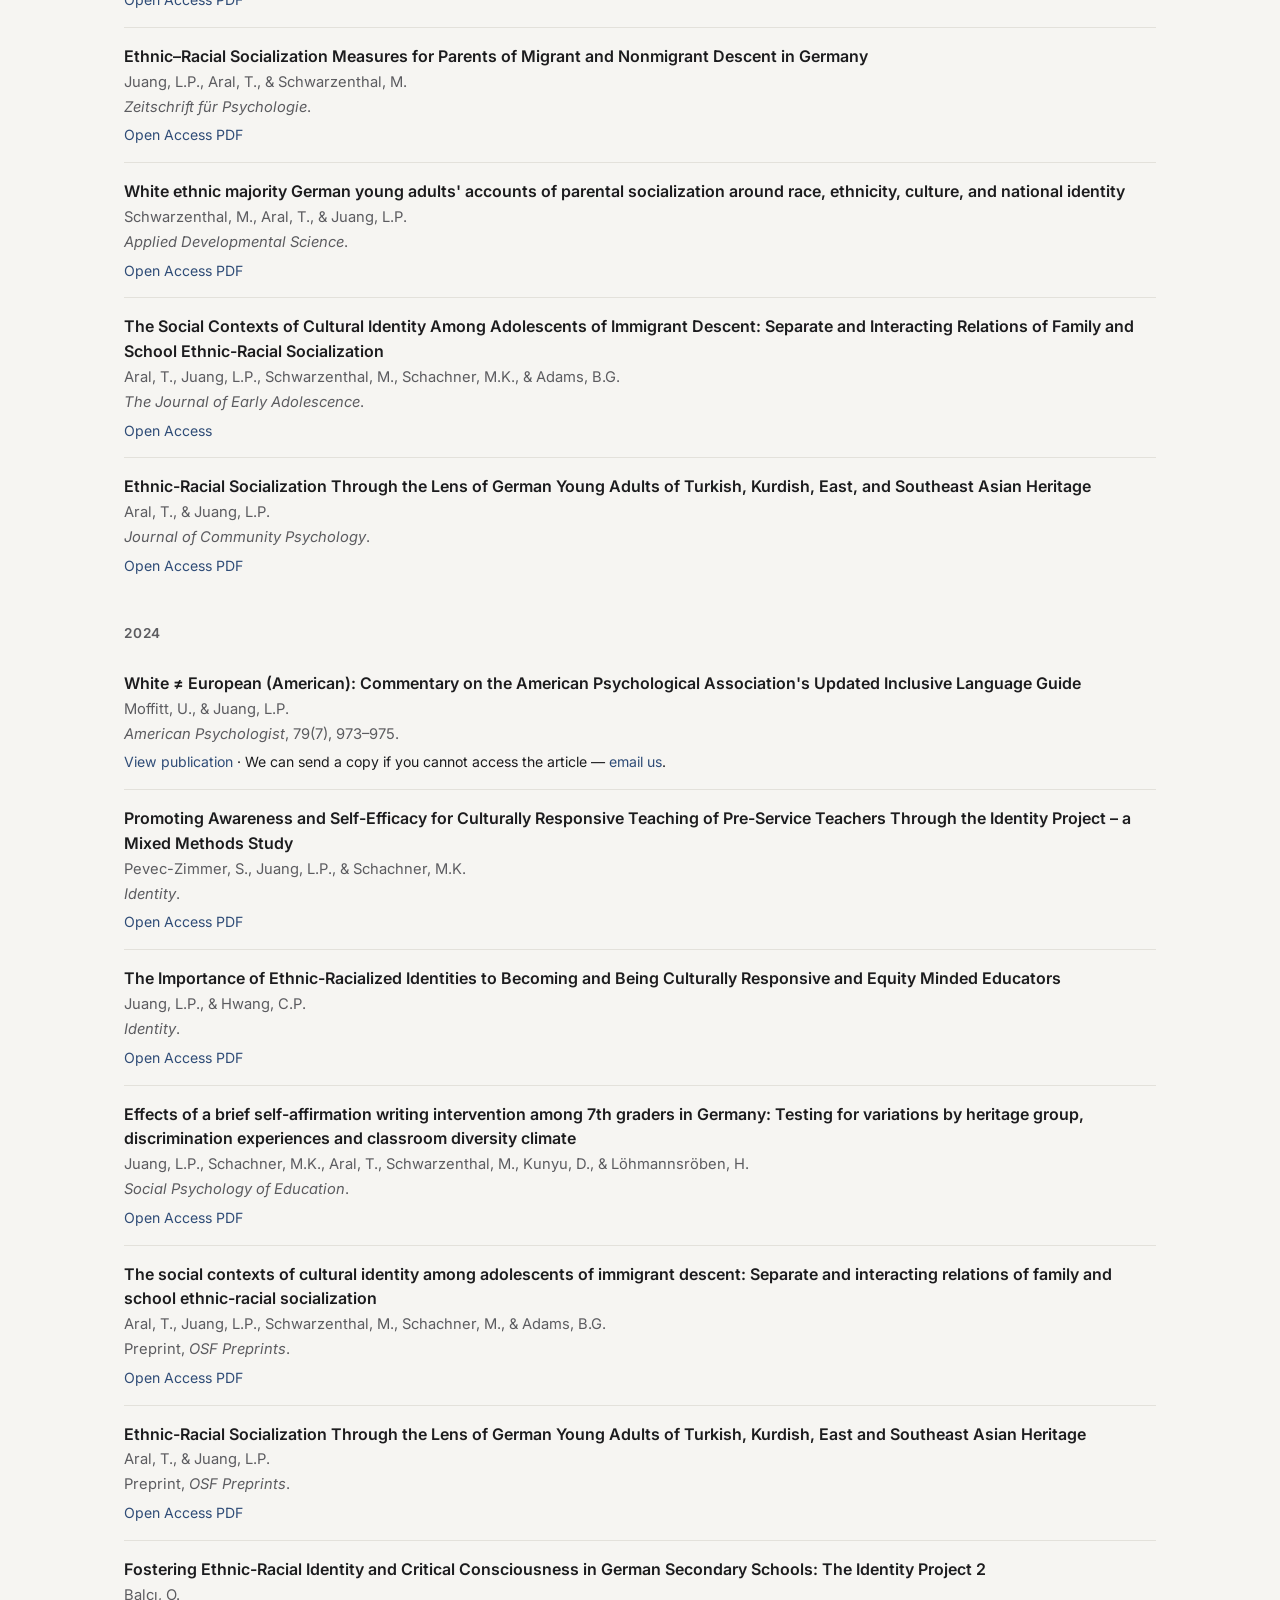
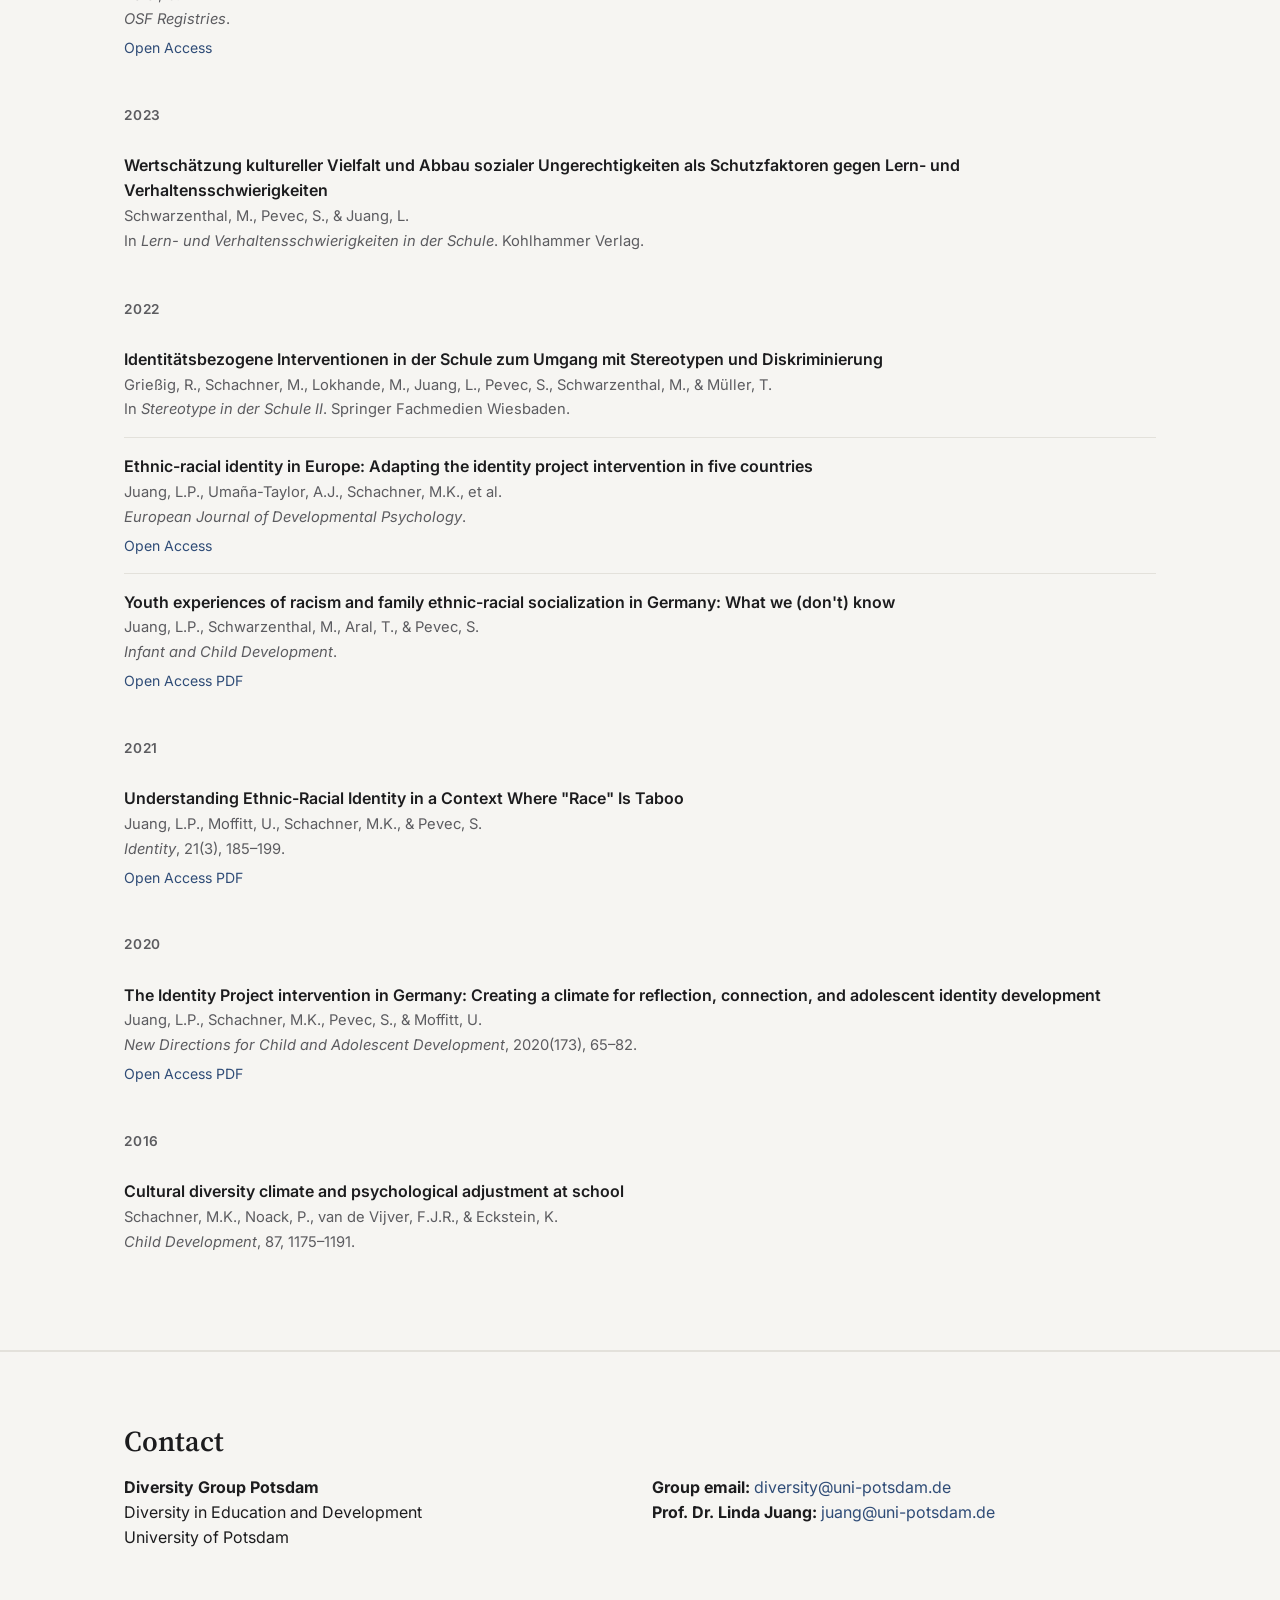
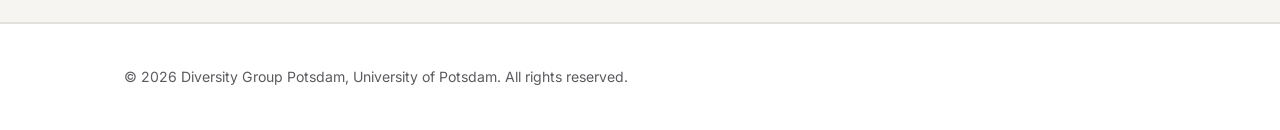
==== commit 14642ccd: "Move 2016-2021 news to the archive page and link it from the homepage" ====
--- a/index.html
+++ b/index.html
@@ -8,7 +8,7 @@
 <link rel="preconnect" href="https://fonts.googleapis.com">
 <link rel="preconnect" href="https://fonts.gstatic.com" crossorigin>
 <link href="https://fonts.googleapis.com/css2?family=Source+Serif+4:opsz,wght@8..60,400;8..60,600;8..60,700&family=Inter:wght@400;500;600;700&display=swap" rel="stylesheet">
-<link rel="stylesheet" href="css/style.css?v=7">
+<link rel="stylesheet" href="css/style.css?v=8">
 </head>
 <body>
 
@@ -143,295 +143,11 @@
             <img src="assets/img/events/2026-weave/1.jpg" alt="WEAVE project, University of Padova">
           </div>
         </li>
-
-        <li class="event-more-toggle">
-          <button type="button" id="newsToggleBtn" class="news-toggle">Show more news &amp; events &darr;</button>
-        </li>
-
-        <li class="event event-older">
-          <span class="event-date">August 2021</span>
-          <h3 class="event-title">3rd Cultural Diversity, Migration, and Education Conference</h3>
-          <p class="event-text">
-            On August 25–27, 2021, we organised and hosted the 3rd CDME Conference —
-            this time completely online, due to the pandemic. We're happy to
-            announce it was a great success, thanks to all the participants,
-            volunteers, presenters, and speakers! The conference had 176
-            participants from 27 countries, with keynotes from Claude Steele,
-            Naika Foroutan, Sandra Graham, Maurice Crul, and Niobe Way, plus a
-            Pre-Conference Workshop on Open Science, spotlight topics, tea time
-            with keynote speakers, Wonder rooms, and speed mentoring with experts.
-            A warm thank you to everyone who was part of it — see you at the next
-            CDME!
-          </p>
-          <div class="event-photos">
-            <img src="assets/img/events/2021-cdme/1-barrett-aliai-taylor-gonultas.png" alt="Martyn Barrett, Ilira Aliai, Laura K. Taylor &amp; Seçil Gönültaş">
-            <img src="assets/img/events/2021-cdme/2-steele-schwarzenthal.png" alt="Claude Steele &amp; Miriam Schwarzenthal">
-            <img src="assets/img/events/2021-cdme/3-rogers-svensson-gharaei-phalet.png" alt="Onnie Rogers, Ylva Svensson, Nadya Gharaei &amp; Karen Phalet">
-            <img src="assets/img/events/2021-cdme/4-crul-ott.png" alt="Maurice Crul &amp; Priscilla Krachum Ott">
-            <img src="assets/img/events/2021-cdme/5-griessig-foroutan.png" alt="Ritva Grießig &amp; Naika Foroutan">
-            <img src="assets/img/events/2021-cdme/6-aral-graham.png" alt="Tuğçe Aral &amp; Sandra Graham">
-          </div>
-        </li>
-
-        <li class="event event-older">
-          <span class="event-date">December 2020</span>
-          <h3 class="event-title">Diversity Group Digital Weihnachtsfeier</h3>
-          <p class="event-text">
-            Today Sharleen and Miriam organized a wonderful Christmas celebration
-            for us. We played a pub quiz with challenging questions about
-            Christmas — the competition was tight. "Sempatik Santas" (Linda,
-            Hanna, Paul, Özüm) won the pub quiz game 24 to 23 over "die
-            Plätzchen" (Tuğçe, Tendai, David, Karla). We are happy to end a tough
-            year with laughter and joy. Goodbye, 2020!
-          </p>
-          <div class="event-photos">
-            <img src="assets/img/events/2020-weihnachtsfeier/1.png" alt="Diversity Group digital Christmas celebration, screenshot 1">
-            <img src="assets/img/events/2020-weihnachtsfeier/2.png" alt="Diversity Group digital Christmas celebration, screenshot 2">
-          </div>
-        </li>
-
-        <li class="event event-older">
-          <span class="event-date">June 2020</span>
-          <h3 class="event-title">Two Reasons to Celebrate: A Dissertation Prize and a Master's Defense</h3>
-          <p class="event-text">
-            We all gathered — physically distant — to celebrate two auspicious
-            occasions after more than two months of separation due to the
-            pandemic. First, Miriam received the University of Potsdam best
-            dissertation prize 2019, as the first female to win this prize! It's
-            a big honor for our team and shows the increasing need and value of
-            addressing immigration and culture issues. Second, Sharleen
-            successfully defended her Master's thesis, "Cultural Identity as
-            Resource: Findings and Implementation in the School Context," and
-            received a 1.2! Congratulations, Sharleen — we're looking forward to
-            reading your future work.
-          </p>
-          <div class="event-photos">
-            <img src="assets/img/events/2020-milestones/1-sharleen-defense.jpg" alt="Sharleen's Master's defense">
-            <img src="assets/img/events/2020-milestones/2.jpg" alt="Celebrating Miriam's dissertation prize">
-            <img src="assets/img/events/2020-milestones/3.jpg" alt="Team celebration, physically distant">
-            <img src="assets/img/events/2020-milestones/4.jpg" alt="Team celebration in Golm">
-            <img src="assets/img/events/2020-milestones/5.jpg" alt="Team picnic">
-            <img src="assets/img/events/2020-milestones/6.jpg" alt="Team celebration">
-          </div>
-        </li>
-
-        <li class="event event-older">
-          <span class="event-date">March 2019</span>
-          <h3 class="event-title">Cheers to the 2nd CDME Conference 2018</h3>
-          <p class="event-text">
-            Last August we organized and hosted our 2nd Cultural Diversity,
-            Migration, and Education Conference in Potsdam, funded by the German
-            Research Foundation. A warm thank you to all of the participants,
-            presenters, volunteers, and everyone else who was a part of CDME 2018
-            for making it a successful event! 130 participants from 19 different
-            countries and across disciplines gathered for three days of
-            stimulating presentations, panels, and discussions on how cultural
-            diversity and issues related to migration are potential resources
-            that contribute to children's positive educational experiences and
-            promote school success. A special thanks to Lars Drawert for taking
-            such amazing photos and producing a wonderful video for CDME 2018.
-          </p>
-          <div class="event-photos">
-            <img src="assets/img/events/2019-cdme2018/1.jpg" alt="CDME 2018 conference photo">
-            <img src="assets/img/events/2019-cdme2018/2.jpg" alt="CDME 2018 conference photo">
-            <img src="assets/img/events/2019-cdme2018/3.jpg" alt="CDME 2018 conference photo">
-            <img src="assets/img/events/2019-cdme2018/4.jpg" alt="CDME 2018 conference photo">
-            <img src="assets/img/events/2019-cdme2018/5.jpg" alt="CDME 2018 conference photo">
-            <img src="assets/img/events/2019-cdme2018/6.jpg" alt="CDME 2018 conference photo">
-          </div>
-        </li>
-
-        <li class="event event-older">
-          <span class="event-date">February 2018</span>
-          <h3 class="event-title">Winter Semester Comes to a Close, and With It Our 2017/2018 Lecture Series</h3>
-          <p class="event-text">
-            This past Tuesday we hosted our last guest speaker in a semester-long
-            event series organized by the PhD students in our group and funded by
-            the Potsdam Graduate School. We titled the series "Cultural
-            Diversity, Migration, and Education," referencing our 2016
-            conference of the same name. The series included three engaging
-            talks and one lively panel discussion: Dr. Sabine Glock (Bergische
-            Universität Wuppertal) on teachers' stereotyped expectations, Dr.
-            Daniel Faas (Trinity College Dublin) on EU education policy, a panel
-            on school-community relations in a diverse Germany, and Amena Amer
-            (LSE) on the Prevent Strategy in British schools. We feel honored to
-            have had so many top-notch researchers and practitioners share their
-            time and work with us.
-          </p>
-          <div class="event-photos">
-            <img src="assets/img/events/2018-lecture-series/1-sabine-glock.jpg" alt="Dr. Sabine Glock guest talk">
-            <img src="assets/img/events/2018-lecture-series/2-daniel-faas.jpg" alt="Dr. Daniel Faas guest talk">
-            <img src="assets/img/events/2018-lecture-series/3-panel.jpg" alt="Panel discussion on school-community relations">
-            <img src="assets/img/events/2018-lecture-series/4-amena-amer.jpg" alt="Amena Amer guest talk">
-            <img src="assets/img/events/2018-lecture-series/5-amena-amer-dinner.jpg" alt="Dinner with Amena Amer, the final speaker">
-          </div>
-        </li>
-
-        <li class="event event-older">
-          <span class="event-date">July 2017</span>
-          <h3 class="event-title">IAIR in NYC!</h3>
-          <p class="event-text">
-            This past week all of us PhD students plus Maja took part in the 10th
-            Biennial Congress of the International Academy of Intercultural
-            Relations (IAIR), held at the College of Staten Island in New York.
-            Maja won the Early Career Award and co-chaired a symposium on
-            interethnic contact experiences at schools; Sauro, Jana, and Ursula
-            each presented papers from their dissertations. Between sessions we
-            explored "the forgotten borough" — a Staten Island Yankees game,
-            Historic Richmond Town, Fort Wadsworth, and a conference dinner at
-            the Snug Harbor Cultural Center.
-          </p>
-          <div class="event-photos">
-            <img src="assets/img/events/2017-iair-nyc/1.jpg" alt="IAIR conference, New York City">
-            <img src="assets/img/events/2017-iair-nyc/2.jpg" alt="IAIR conference, New York City">
-            <img src="assets/img/events/2017-iair-nyc/3.jpg" alt="IAIR conference, New York City">
-            <img src="assets/img/events/2017-iair-nyc/4.jpg" alt="IAIR conference, New York City">
-            <img src="assets/img/events/2017-iair-nyc/5.jpg" alt="IAIR conference, New York City">
-            <img src="assets/img/events/2017-iair-nyc/6.jpg" alt="IAIR conference, New York City">
-          </div>
-        </li>
-
-        <li class="event event-older">
-          <span class="event-date">February 2017</span>
-          <h3 class="event-title">The Diversity Group Is Looking to Expand!</h3>
-          <p class="event-text">
-            We were very happy to hear that Linda and Maja's application for
-            a DFG grant was successful! The grant funds a longitudinal study
-            on the effects of a culture-specific identity affirmation
-            intervention with diverse adolescents in classrooms across
-            Berlin — and to run it, we were looking for another engaged and
-            engaging PhD student to join our research group.
-          </p>
-        </li>
-
-        <li class="event event-older">
-          <span class="event-date">January 2017</span>
-          <h3 class="event-title">Happy New Year from the Diversity in Education and Development Group!</h3>
-          <p class="event-text">
-            2016 was a tough year for many of us, but we're looking forward
-            while taking stock of what's behind us. Multiple members of our
-            group had work published — on discrimination and emotion
-            regulation among Latino/a and Asian-heritage college students,
-            on how school cultural diversity climate relates to acculturation
-            and school adjustment in Germany, and on the link between teacher
-            beliefs and practices regarding student diversity. We also joined
-            Campusschulen, a new University of Potsdam program, working with
-            a culturally and socioeconomically diverse secondary school in
-            Berlin, and gave talks from Magdeburg to Humboldt University to
-            the Ministry of Education Baden-Württemberg.
-          </p>
-          <div class="event-photos">
-            <img src="assets/img/events/2017-newyear/1.jpg" alt="University of Potsdam campus in winter">
-            <img src="assets/img/events/2017-newyear/2.jpg" alt="International Teaching Professionals program graduating ceremony">
-          </div>
-        </li>
-
-        <li class="event event-older">
-          <span class="event-date">December 2016</span>
-          <h3 class="event-title">Maja Takes Part in a PhD Defense at the University of Leuven</h3>
-          <p class="event-text">
-            Maja was invited to be a jury member on the PhD defense of Canan
-            Coskan in the Department of Social and Cultural Psychology at the
-            University of Leuven, Belgium — her first time being "on the
-            other side" of a defense, gown and all. She also gave a talk on
-            one of her recent studies and consulted with eight PhD students
-            in the department about their projects. The visit planted the
-            seed for a joint symposium the two teams would present together
-            at IAIR in New York the following summer.
-          </p>
-          <div class="event-photos">
-            <img src="assets/img/events/2016-leuven/1.jpg" alt="Maja at the University of Leuven PhD defense">
-          </div>
-        </li>
-
-        <li class="event event-older">
-          <span class="event-date">October 2016</span>
-          <h3 class="event-title">Intercultural Education at the Crossroads</h3>
-          <p class="event-text">
-            Ursula and Sauro attended "Mobilities, Transitions,
-            Transformations — Intercultural Education at the Crossroads,"
-            the IAIE conference in Budapest, presenting individual papers.
-            Keynotes from Paul Gorski and Audrey Osler offered inspiring
-            suggestions on fostering intercultural education and equity in
-            schools, and a special session chaired by James Banks brought
-            together experts from multiple continents to discuss migration,
-            inclusion, and citizenship education.
-          </p>
-          <div class="event-photos">
-            <img src="assets/img/events/2016-budapest/1.jpeg" alt="IAIE conference, Budapest">
-            <img src="assets/img/events/2016-budapest/2.jpg" alt="IAIE conference, Budapest">
-            <img src="assets/img/events/2016-budapest/3.jpg" alt="IAIE conference, Budapest">
-            <img src="assets/img/events/2016-budapest/4.jpg" alt="IAIE conference, Budapest">
-            <img src="assets/img/events/2016-budapest/5.jpg" alt="A discussion session chaired by James Banks">
-          </div>
-        </li>
-
-        <li class="event event-older">
-          <span class="event-date">August 2016</span>
-          <h3 class="event-title">Back from Japan — IACCP Summer School and Conference</h3>
-          <p class="event-text">
-            Three of us spent July 26–30 at an intensive PhD summer school
-            near Nagoya, covering social inequality and the self, culture
-            and cognition, and acculturation and intercultural contact,
-            before the IACCP conference itself drew over 1,000 participants.
-            Our team gave several talks and a poster, and one of us was
-            runner-up for the Harry and Pola Triandis Doctoral Thesis Award.
-            Between sessions there was taiko drumming, a tea ceremony,
-            temple visits, and a teppanyaki dinner in the middle of a
-            monsoon.
-          </p>
-          <div class="event-photos">
-            <img src="assets/img/events/2016-japan/1.jpg" alt="IACCP conference, Nagoya, Japan">
-            <img src="assets/img/events/2016-japan/2.jpg" alt="Team members at a temple in Japan">
-            <img src="assets/img/events/2016-japan/3.jpg" alt="Lake near the summer school venue">
-            <img src="assets/img/events/2016-japan/4.jpg" alt="Buddha statue at a temple in Japan">
-            <img src="assets/img/events/2016-japan/5.jpg" alt="Team members in Japan">
-            <img src="assets/img/events/2016-japan/6.jpg" alt="Team members in Japan">
-          </div>
-        </li>
-
-        <li class="event event-older">
-          <span class="event-date">July 2016</span>
-          <h3 class="event-title">Survey Data Collection Completed</h3>
-          <p class="event-text">
-            We finished collecting survey data from 19 secondary schools and
-            more than 50 classrooms in Berlin — nearly two and a half months
-            of early mornings in principals' offices. The student survey
-            data will support Jana's, Miriam's, and Ursula's dissertations;
-            the teacher survey, Sauro's. The experience was very positive,
-            with real interest from teachers and students in our research
-            topic. Next: working our way through the piles of surveys to get
-            everything entered.
-          </p>
-          <div class="event-photos">
-            <img src="assets/img/events/2016-survey/1.jpg" alt="Survey data collection in Berlin schools">
-          </div>
-        </li>
-
-        <li class="event event-older">
-          <span class="event-date">July 2016</span>
-          <h3 class="event-title">Here's to a Successful 1st CDME Conference!</h3>
-          <p class="event-text">
-            Our very first Cultural Diversity, Migration, and Education
-            Conference, held July 7–9 at the Neues Palais campus. Thank you
-            to all of the participants, presenters, volunteers, and everyone
-            else who helped make it a resounding success! Three days of
-            keynotes, invited presenters, symposia, and paper sessions,
-            plus an opening reception, a guided park tour, and a conference
-            dinner — with only a brief rain shower along the way. CDME would
-            go on to become a recurring conference, returning in 2018 and
-            2021.
-          </p>
-          <div class="event-photos">
-            <img src="assets/img/events/2016-cdme/1.jpg" alt="1st CDME Conference, 2016">
-            <img src="assets/img/events/2016-cdme/2.jpg" alt="1st CDME Conference, 2016">
-            <img src="assets/img/events/2016-cdme/3.jpg" alt="1st CDME Conference, 2016">
-            <img src="assets/img/events/2016-cdme/4.jpg" alt="1st CDME Conference, 2016">
-            <img src="assets/img/events/2016-cdme/5.jpg" alt="1st CDME Conference, 2016">
-            <img src="assets/img/events/2016-cdme/6.jpg" alt="1st CDME Conference, 2016">
-          </div>
-        </li>
-      </ul>
+      </ul>
+
+      <p class="news-archive-link">
+        <a class="news-toggle" href="news-archive.html">Earlier news &amp; events (2016&ndash;2021) &rarr;</a>
+      </p>
     </div>
   </section>
 
--- a/css/style.css
+++ b/css/style.css
@@ -479,3 +479,10 @@
     gap: 4px;
   }
 }
+
+/* News archive link and page */
+.news-archive-link { padding: 28px 0 0; margin: 0; text-align: center; }
+a.news-toggle { display: inline-block; text-decoration: none; }
+.back-link { margin: 0 0 16px; font-weight: 600; font-size: 0.95rem; }
+.back-link-bottom { margin: 36px 0 0; }
+.archive-intro { color: var(--color-text-muted); max-width: 760px; margin: 0 0 36px; }
